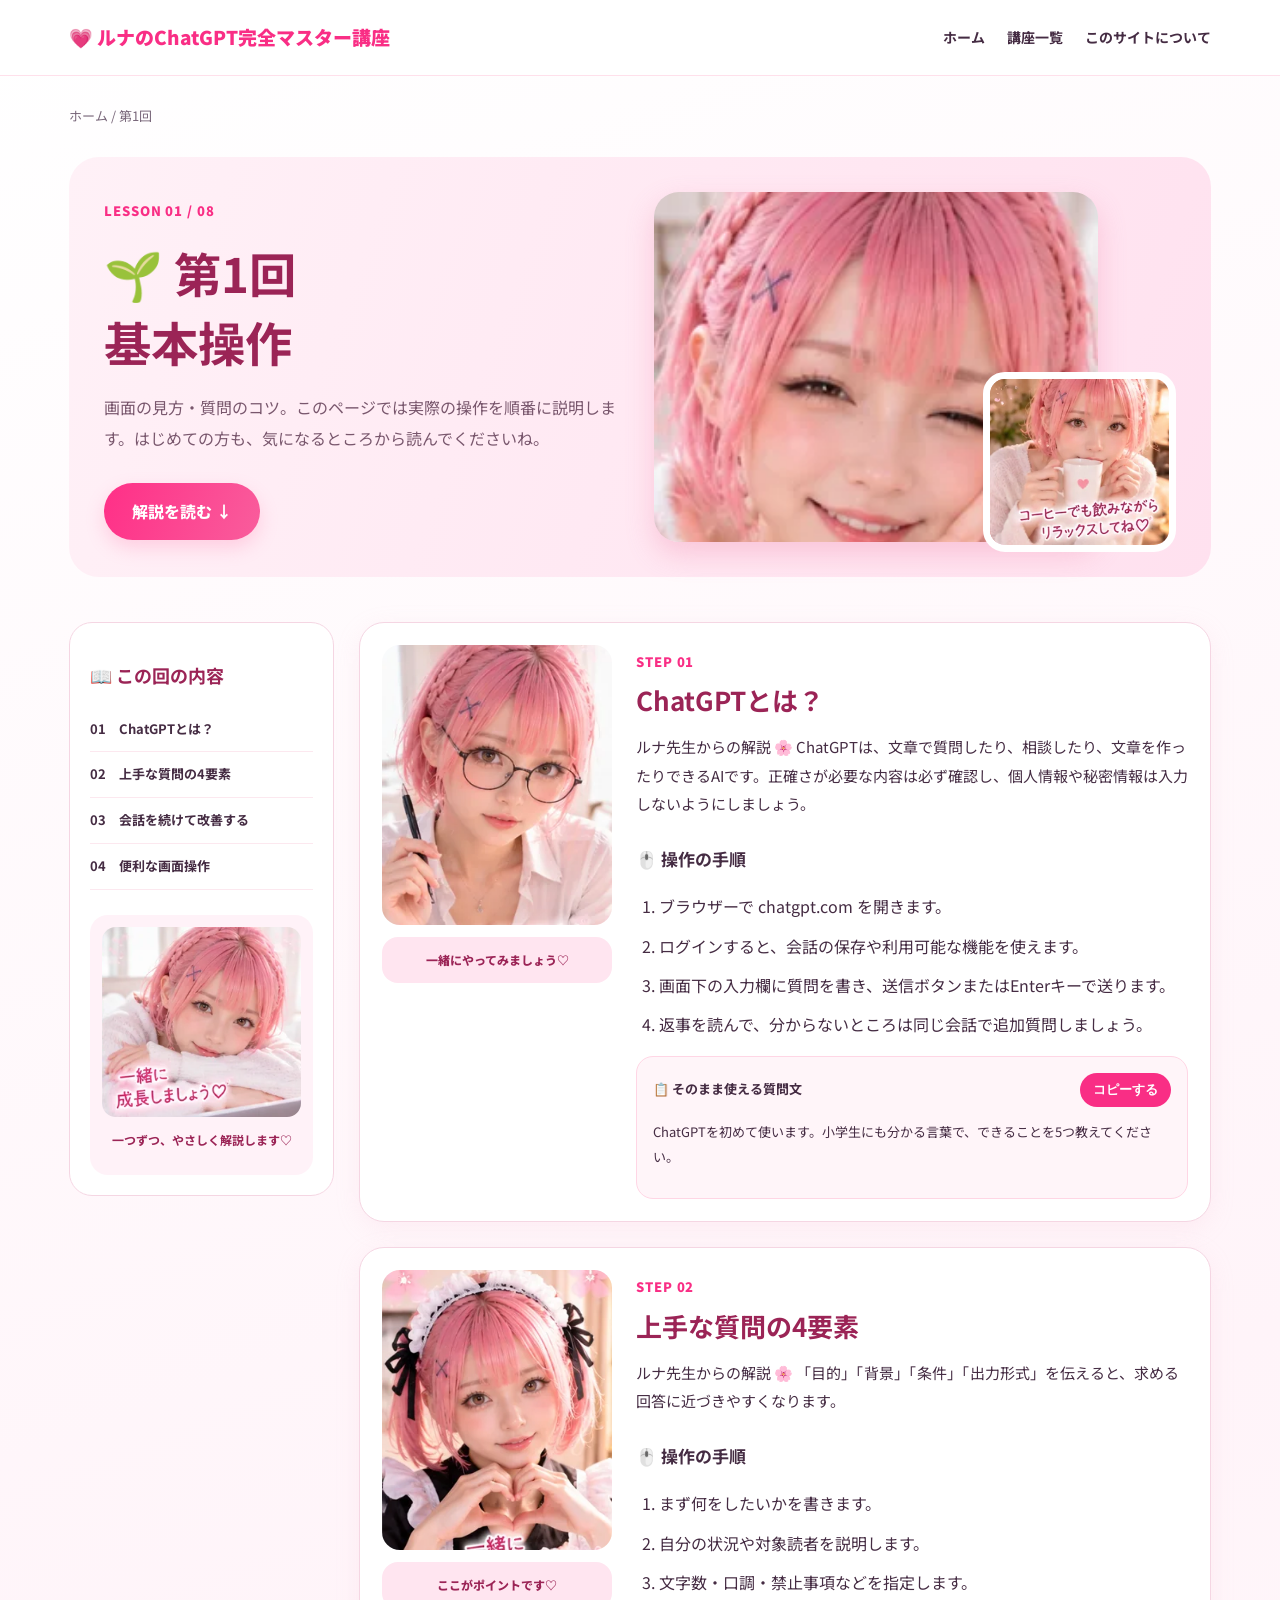
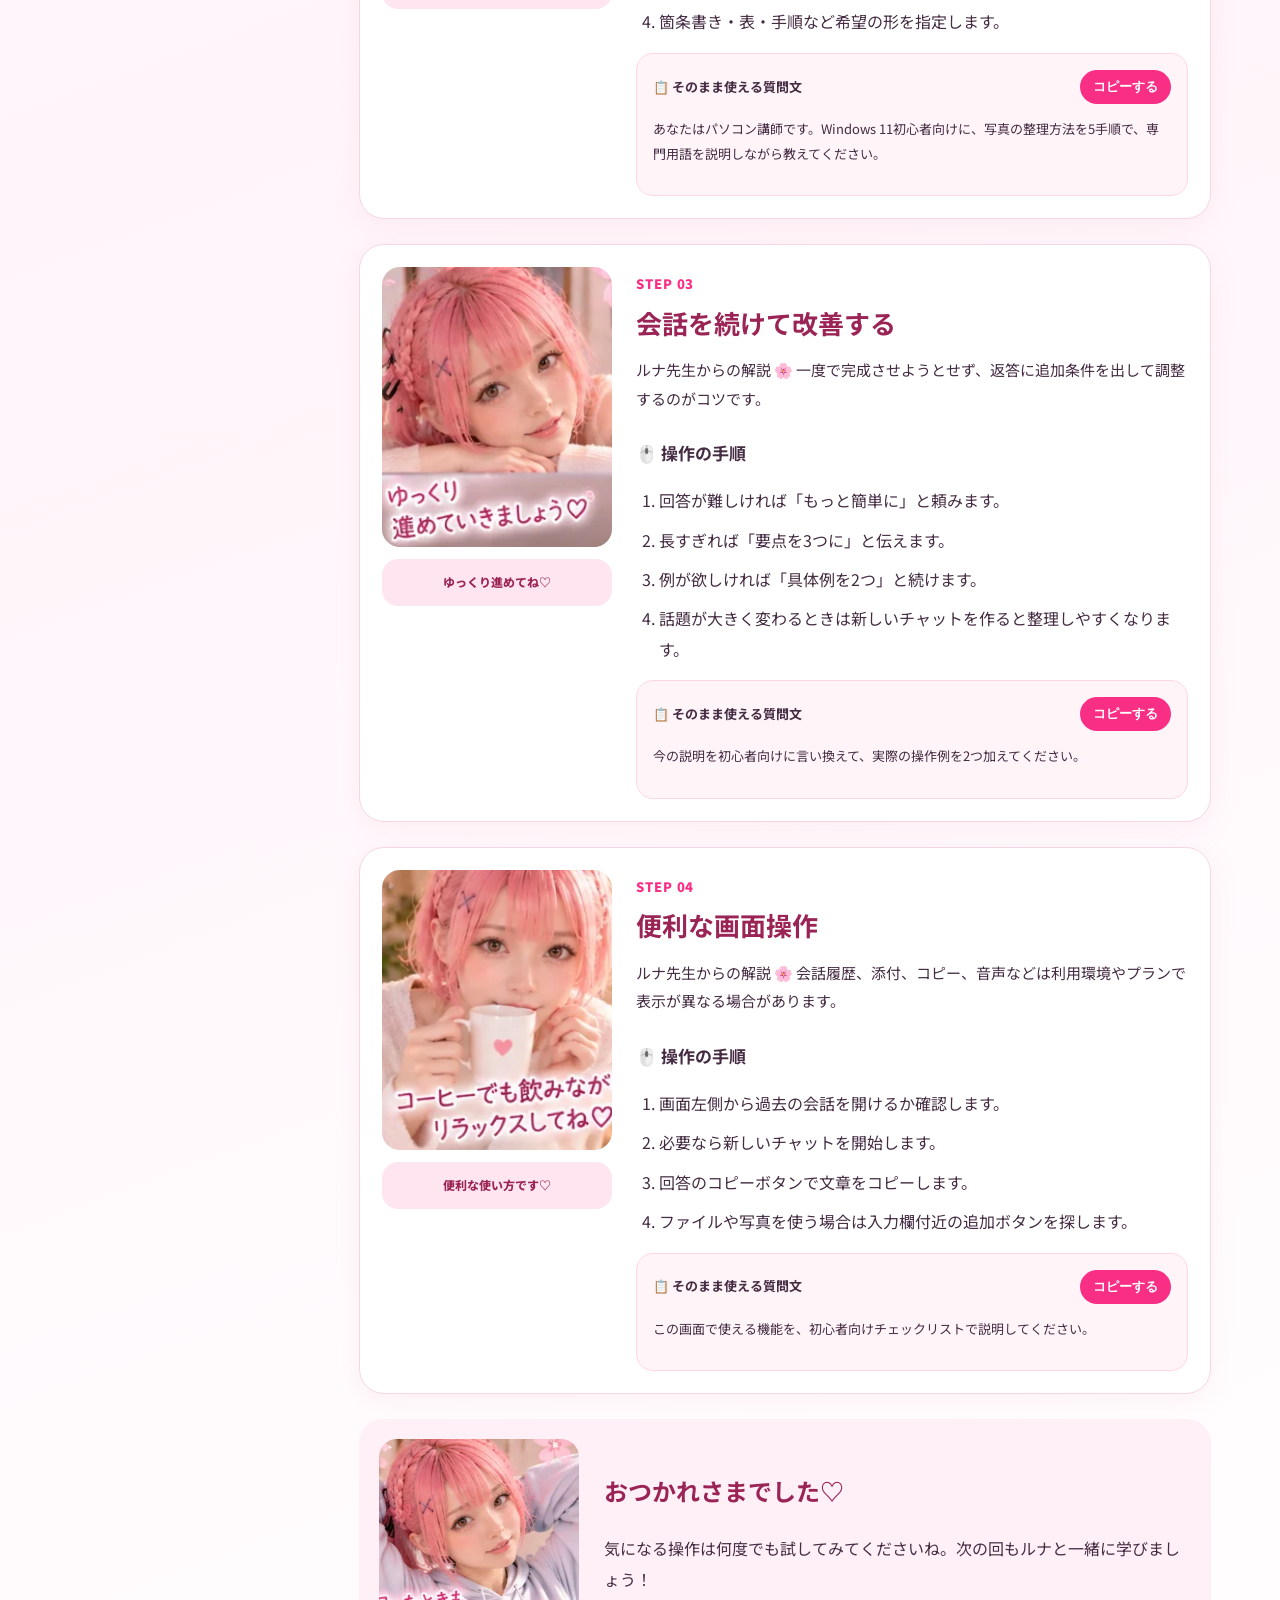
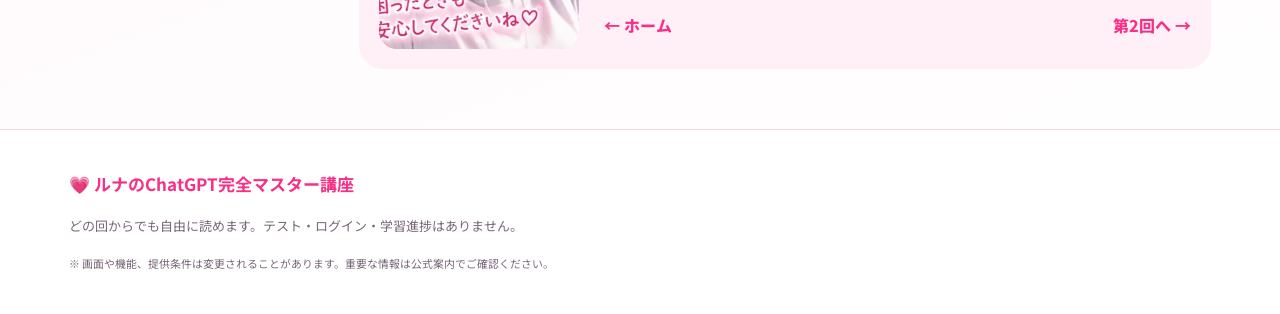
==== lesson-1.html @ ae3cae3a "Add files via upload" ====
<!doctype html><html lang="ja"><head><meta charset="utf-8"><meta name="viewport" content="width=device-width, initial-scale=1"><meta name="theme-color" content="#ffedf5"><meta name="description" content="実写ルナ先生と学ぶChatGPTの使い方。初心者から上級者まで全8回の無料解説講座。"><link rel="stylesheet" href="style.css"><title>第1回 基本操作｜ルナのChatGPT完全マスター講座</title></head><body><header class="top"><div class="wrap bar"><a class="brand" href="index.html">💗 ルナのChatGPT完全マスター講座</a><nav><a href="index.html">ホーム</a><a href="index.html#lessons">講座一覧</a><a href="index.html#about">このサイトについて</a></nav></div></header><main class="wrap detail"><div class="breadcrumb"><a href="index.html">ホーム</a> / 第1回</div><section class="lesson-hero"><div><span class="kicker">LESSON 01 / 08</span><h1>🌱 第1回<br>基本操作</h1><p>画面の見方・質問のコツ。このページでは実際の操作を順番に説明します。はじめての方も、気になるところから読んでくださいね。</p><a class="primary" href="#part-1">解説を読む ↓</a></div><div class="lesson-photo"><img class="" src="luna-01.webp" alt="第1回のルナ先生" loading="lazy"><img class="mini-face" src="luna-05.webp" alt="別の表情のルナ先生" loading="lazy"></div></section><div class="lesson-layout"><aside class="toc"><h2>📖 この回の内容</h2><a href="#part-1">01　ChatGPTとは？</a><a href="#part-2">02　上手な質問の4要素</a><a href="#part-3">03　会話を続けて改善する</a><a href="#part-4">04　便利な画面操作</a><div class="toc-luna"><img class="" src="luna-08.webp" alt="実写ルナ先生" loading="lazy"><p>一つずつ、やさしく解説します♡</p></div></aside><div class="topic-list"><section class="topic" id="part-1"><div class="topic-photo"><img class="" src="luna-02.webp" alt="基本操作を解説するルナ先生" loading="lazy"><div class="bubble">一緒にやってみましょう♡</div></div><div class="topic-body"><span class="kicker">STEP 01</span><h2>ChatGPTとは？</h2><p class="explain">ルナ先生からの解説 🌸 ChatGPTは、文章で質問したり、相談したり、文章を作ったりできるAIです。正確さが必要な内容は必ず確認し、個人情報や秘密情報は入力しないようにしましょう。</p><h3>🖱️ 操作の手順</h3><ol><li>ブラウザーで chatgpt.com を開きます。</li><li>ログインすると、会話の保存や利用可能な機能を使えます。</li><li>画面下の入力欄に質問を書き、送信ボタンまたはEnterキーで送ります。</li><li>返事を読んで、分からないところは同じ会話で追加質問しましょう。</li></ol><div class="prompt"><div class="prompt-top"><strong>📋 そのまま使える質問文</strong><button class="copy" data-copy="ChatGPTを初めて使います。小学生にも分かる言葉で、できることを5つ教えてください。">コピーする</button></div><p>ChatGPTを初めて使います。小学生にも分かる言葉で、できることを5つ教えてください。</p></div></div></section><section class="topic" id="part-2"><div class="topic-photo"><img class="" src="luna-03.webp" alt="基本操作を解説するルナ先生" loading="lazy"><div class="bubble">ここがポイントです♡</div></div><div class="topic-body"><span class="kicker">STEP 02</span><h2>上手な質問の4要素</h2><p class="explain">ルナ先生からの解説 🌸 「目的」「背景」「条件」「出力形式」を伝えると、求める回答に近づきやすくなります。</p><h3>🖱️ 操作の手順</h3><ol><li>まず何をしたいかを書きます。</li><li>自分の状況や対象読者を説明します。</li><li>文字数・口調・禁止事項などを指定します。</li><li>箇条書き・表・手順など希望の形を指定します。</li></ol><div class="prompt"><div class="prompt-top"><strong>📋 そのまま使える質問文</strong><button class="copy" data-copy="あなたはパソコン講師です。Windows 11初心者向けに、写真の整理方法を5手順で、専門用語を説明しながら教えてください。">コピーする</button></div><p>あなたはパソコン講師です。Windows 11初心者向けに、写真の整理方法を5手順で、専門用語を説明しながら教えてください。</p></div></div></section><section class="topic" id="part-3"><div class="topic-photo"><img class="" src="luna-04.webp" alt="基本操作を解説するルナ先生" loading="lazy"><div class="bubble">ゆっくり進めてね♡</div></div><div class="topic-body"><span class="kicker">STEP 03</span><h2>会話を続けて改善する</h2><p class="explain">ルナ先生からの解説 🌸 一度で完成させようとせず、返答に追加条件を出して調整するのがコツです。</p><h3>🖱️ 操作の手順</h3><ol><li>回答が難しければ「もっと簡単に」と頼みます。</li><li>長すぎれば「要点を3つに」と伝えます。</li><li>例が欲しければ「具体例を2つ」と続けます。</li><li>話題が大きく変わるときは新しいチャットを作ると整理しやすくなります。</li></ol><div class="prompt"><div class="prompt-top"><strong>📋 そのまま使える質問文</strong><button class="copy" data-copy="今の説明を初心者向けに言い換えて、実際の操作例を2つ加えてください。">コピーする</button></div><p>今の説明を初心者向けに言い換えて、実際の操作例を2つ加えてください。</p></div></div></section><section class="topic" id="part-4"><div class="topic-photo"><img class="" src="luna-05.webp" alt="基本操作を解説するルナ先生" loading="lazy"><div class="bubble">便利な使い方です♡</div></div><div class="topic-body"><span class="kicker">STEP 04</span><h2>便利な画面操作</h2><p class="explain">ルナ先生からの解説 🌸 会話履歴、添付、コピー、音声などは利用環境やプランで表示が異なる場合があります。</p><h3>🖱️ 操作の手順</h3><ol><li>画面左側から過去の会話を開けるか確認します。</li><li>必要なら新しいチャットを開始します。</li><li>回答のコピーボタンで文章をコピーします。</li><li>ファイルや写真を使う場合は入力欄付近の追加ボタンを探します。</li></ol><div class="prompt"><div class="prompt-top"><strong>📋 そのまま使える質問文</strong><button class="copy" data-copy="この画面で使える機能を、初心者向けチェックリストで説明してください。">コピーする</button></div><p>この画面で使える機能を、初心者向けチェックリストで説明してください。</p></div></div></section><div class="end-lesson"><img class="" src="luna-09.webp" alt="実写ルナ先生" loading="lazy"><div><h2>おつかれさまでした♡</h2><p>気になる操作は何度でも試してみてくださいね。次の回もルナと一緒に学びましょう！</p><div class="page-links"><a href="index.html">← ホーム</a><a href="lesson-2.html">第2回へ →</a></div></div></div></div></div></main><footer><div class="wrap"><strong>💗 ルナのChatGPT完全マスター講座</strong><p>どの回からでも自由に読めます。テスト・ログイン・学習進捗はありません。</p><small>※ 画面や機能、提供条件は変更されることがあります。重要な情報は公式案内でご確認ください。</small></div></footer><script src="app.js"></script></body></html>
---- style.css ----
@import url('https://fonts.googleapis.com/css2?family=Noto+Sans+JP:wght@400;500;600;700;800;900&display=swap');
:root{--pink:#f92e85;--deep:#9b2456;--ink:#452c43;--muted:#79677a;--line:#f5d6e3;--pale:#fff2f8}*{box-sizing:border-box}html{scroll-behavior:smooth}body{margin:0;background:linear-gradient(160deg,#fff 0%,#fff4f9 45%,#fff 100%);color:var(--ink);font-family:'Noto Sans JP',sans-serif;line-height:1.9}a{color:inherit;text-decoration:none}img{display:block;object-fit:cover}.wrap{max-width:1190px;margin:auto;padding:0 24px}.top{position:sticky;top:0;z-index:30;background:#ffffffef;backdrop-filter:blur(12px);border-bottom:1px solid #ffe0eb}.bar{min-height:75px;display:flex;align-items:center;justify-content:space-between;gap:20px}.brand{font-size:19px;font-weight:900;color:var(--pink)}nav{display:flex;gap:22px;font-size:14px;font-weight:700}nav a:hover,.toc a:hover{color:var(--pink)}.kicker{font-size:13px;color:var(--pink);font-weight:900;letter-spacing:.07em}.hero{display:grid;grid-template-columns:46% 54%;align-items:center;gap:16px;min-height:580px;padding-top:35px;padding-bottom:35px}.hero h1{font-size:clamp(38px,4.3vw,66px);line-height:1.3;letter-spacing:-.05em;margin:18px 0;color:#4a2543}.hero h1 em{font-style:normal;color:var(--pink)}.hero-copy>p{font-size:17px}.primary{display:inline-block;background:linear-gradient(110deg,#ff2f87,#f95d9c);color:#fff;font-weight:800;border-radius:100px;padding:13px 28px;margin-top:14px;box-shadow:0 8px 18px #ff85b34d}.primary:hover{filter:brightness(1.06)}.pills{display:flex;flex-wrap:wrap;gap:9px;margin-top:24px}.pills span{background:#fff;border:1px solid var(--line);border-radius:30px;padding:5px 12px;font-size:12px;font-weight:700}.hero-photos{display:grid;grid-template-columns:1.6fr 1fr;gap:10px;height:510px}.hero-main{width:100%;height:100%;border-radius:28px;object-position:center top;box-shadow:0 16px 40px #ec6ca041}.hero-side{display:grid;grid-template-rows:repeat(3,1fr);gap:10px;min-height:0}.hero-side img{height:100%;width:100%;min-height:0;border-radius:20px}.welcome{display:grid;grid-template-columns:250px 1fr;align-items:center;gap:38px;background:#fff;border:1px solid var(--line);padding:25px;border-radius:26px;box-shadow:0 10px 30px #fbb6d027;margin:36px 0 80px}.welcome-img img{width:100%;height:235px;border-radius:20px;object-position:center 20%}.welcome h2,.catalog h2,.last h2{color:var(--deep);font-size:clamp(24px,3vw,36px);line-height:1.5}.welcome p{color:var(--muted)}.catalog{text-align:center;scroll-margin-top:100px}.catalog>p{color:var(--muted)}.cards{display:grid;grid-template-columns:repeat(4,1fr);gap:20px;text-align:left;margin-top:30px}.lesson-card{display:block;background:#fff;border:1px solid var(--line);border-radius:22px;overflow:hidden;box-shadow:0 7px 22px #ec9aba22;transition:transform .2s}.lesson-card:hover{transform:translateY(-5px)}.lesson-card>img{width:100%;height:230px;object-position:center 30%}.card-body{padding:18px}.lesson-num{color:var(--pink);font-weight:900;font-size:13px}.card-body h3{font-size:19px;margin:5px 0}.card-body p{color:var(--muted);font-size:13px;margin:5px 0 13px}.card-link{color:var(--pink);font-weight:900;font-size:13px}.last{display:grid;grid-template-columns:280px 1fr;align-items:center;gap:36px;margin:90px 0;background:#fff0f7;border-radius:28px;padding:25px 45px}.last-face{width:100%;height:255px;border-radius:24px}.last p{color:var(--muted)}footer{background:#fff;border-top:1px solid var(--line);padding:38px 0;margin-top:60px;color:var(--muted);font-size:13px}footer strong{color:var(--pink);font-size:17px}.breadcrumb{font-size:13px;color:var(--muted);margin:28px 0}.lesson-hero{display:grid;grid-template-columns:1fr 1fr;align-items:center;gap:28px;background:linear-gradient(110deg,#fff1f7,#ffe1ef);padding:35px;border-radius:30px;min-height:410px}.lesson-hero h1{font-size:clamp(30px,3.7vw,52px);line-height:1.45;color:var(--deep);margin:15px 0}.lesson-hero p{color:#79576d}.lesson-photo{position:relative;height:350px}.lesson-photo>img:first-child{width:85%;height:100%;border-radius:25px;object-position:center 25%;box-shadow:0 12px 28px #ed78a04d}.lesson-photo .mini-face{position:absolute;right:0;bottom:-10px;width:37%;height:180px;border-radius:22px;border:7px solid #fff}.lesson-layout{display:grid;grid-template-columns:265px minmax(0,1fr);gap:25px;margin-top:45px;align-items:start}.toc{position:sticky;top:95px;background:#fff;border:1px solid var(--line);padding:20px;border-radius:23px}.toc h2{font-size:18px;color:var(--deep)}.toc>a{display:block;padding:10px 0;border-bottom:1px solid #fce8ef;font-size:13px;font-weight:700}.toc-luna{margin-top:25px;text-align:center;background:var(--pale);padding:12px;border-radius:18px}.toc-luna img{width:100%;height:190px;border-radius:14px}.toc-luna p{font-size:12px;color:var(--deep);font-weight:700}.topic-list{display:grid;gap:25px}.topic{display:grid;grid-template-columns:230px minmax(0,1fr);gap:24px;align-items:start;background:#fff;border:1px solid var(--line);border-radius:25px;padding:22px;scroll-margin-top:95px;box-shadow:0 6px 24px #efb4cb26}.topic-photo img{width:100%;height:280px;border-radius:18px;object-position:center 20%}.bubble{background:#ffe5f0;border-radius:16px;padding:12px;text-align:center;font-size:12px;font-weight:800;color:var(--deep);margin-top:12px}.topic-body h2{color:var(--deep);font-size:26px;line-height:1.4;margin:7px 0 15px}.topic-body h3{font-size:17px;margin:24px 0 8px}.topic-body ol{padding-left:23px}.topic-body li{margin:9px 0}.explain{font-size:15px}.prompt{background:#fff5f9;border:1px solid #ffd6e5;padding:16px;border-radius:17px;overflow-wrap:anywhere}.prompt-top{display:flex;justify-content:space-between;align-items:center;gap:10px}.prompt-top strong{font-size:13px}.prompt p{white-space:pre-wrap;font-size:13px}.copy{border:0;border-radius:20px;background:var(--pink);color:#fff;padding:8px 13px;cursor:pointer;font-weight:800;white-space:nowrap}.end-lesson{display:grid;grid-template-columns:200px 1fr;gap:25px;align-items:center;background:#fff0f7;border-radius:24px;padding:20px}.end-lesson img{width:100%;height:210px;border-radius:18px}.end-lesson h2{color:var(--deep)}.page-links{display:flex;justify-content:space-between;gap:15px;flex-wrap:wrap}.page-links a{color:var(--pink);font-weight:800}@media(max-width:950px){.cards{grid-template-columns:repeat(2,1fr)}.lesson-layout{grid-template-columns:1fr}.toc{position:static}.toc-luna{display:none}.hero{grid-template-columns:1fr}.hero-photos{height:420px}.topic{grid-template-columns:200px 1fr}}@media(max-width:620px){.wrap{padding-left:15px;padding-right:15px}.bar{display:block;padding-top:10px;padding-bottom:10px}.brand{font-size:15px}nav{font-size:11px;gap:13px;flex-wrap:wrap}.hero{padding-top:25px}.hero h1{font-size:39px}.hero-photos{height:330px}.cards{gap:12px}.lesson-card>img{height:165px}.card-body{padding:12px}.card-body h3{font-size:15px}.welcome,.last{grid-template-columns:1fr;padding:18px;gap:15px}.welcome-img img{height:240px}.last-face{height:230px}.lesson-hero{grid-template-columns:1fr;padding:20px}.lesson-photo{height:300px}.topic{grid-template-columns:1fr;padding:16px}.topic-photo img{height:300px}.topic-body h2{font-size:23px}.end-lesson{grid-template-columns:1fr}.end-lesson img{height:230px}}
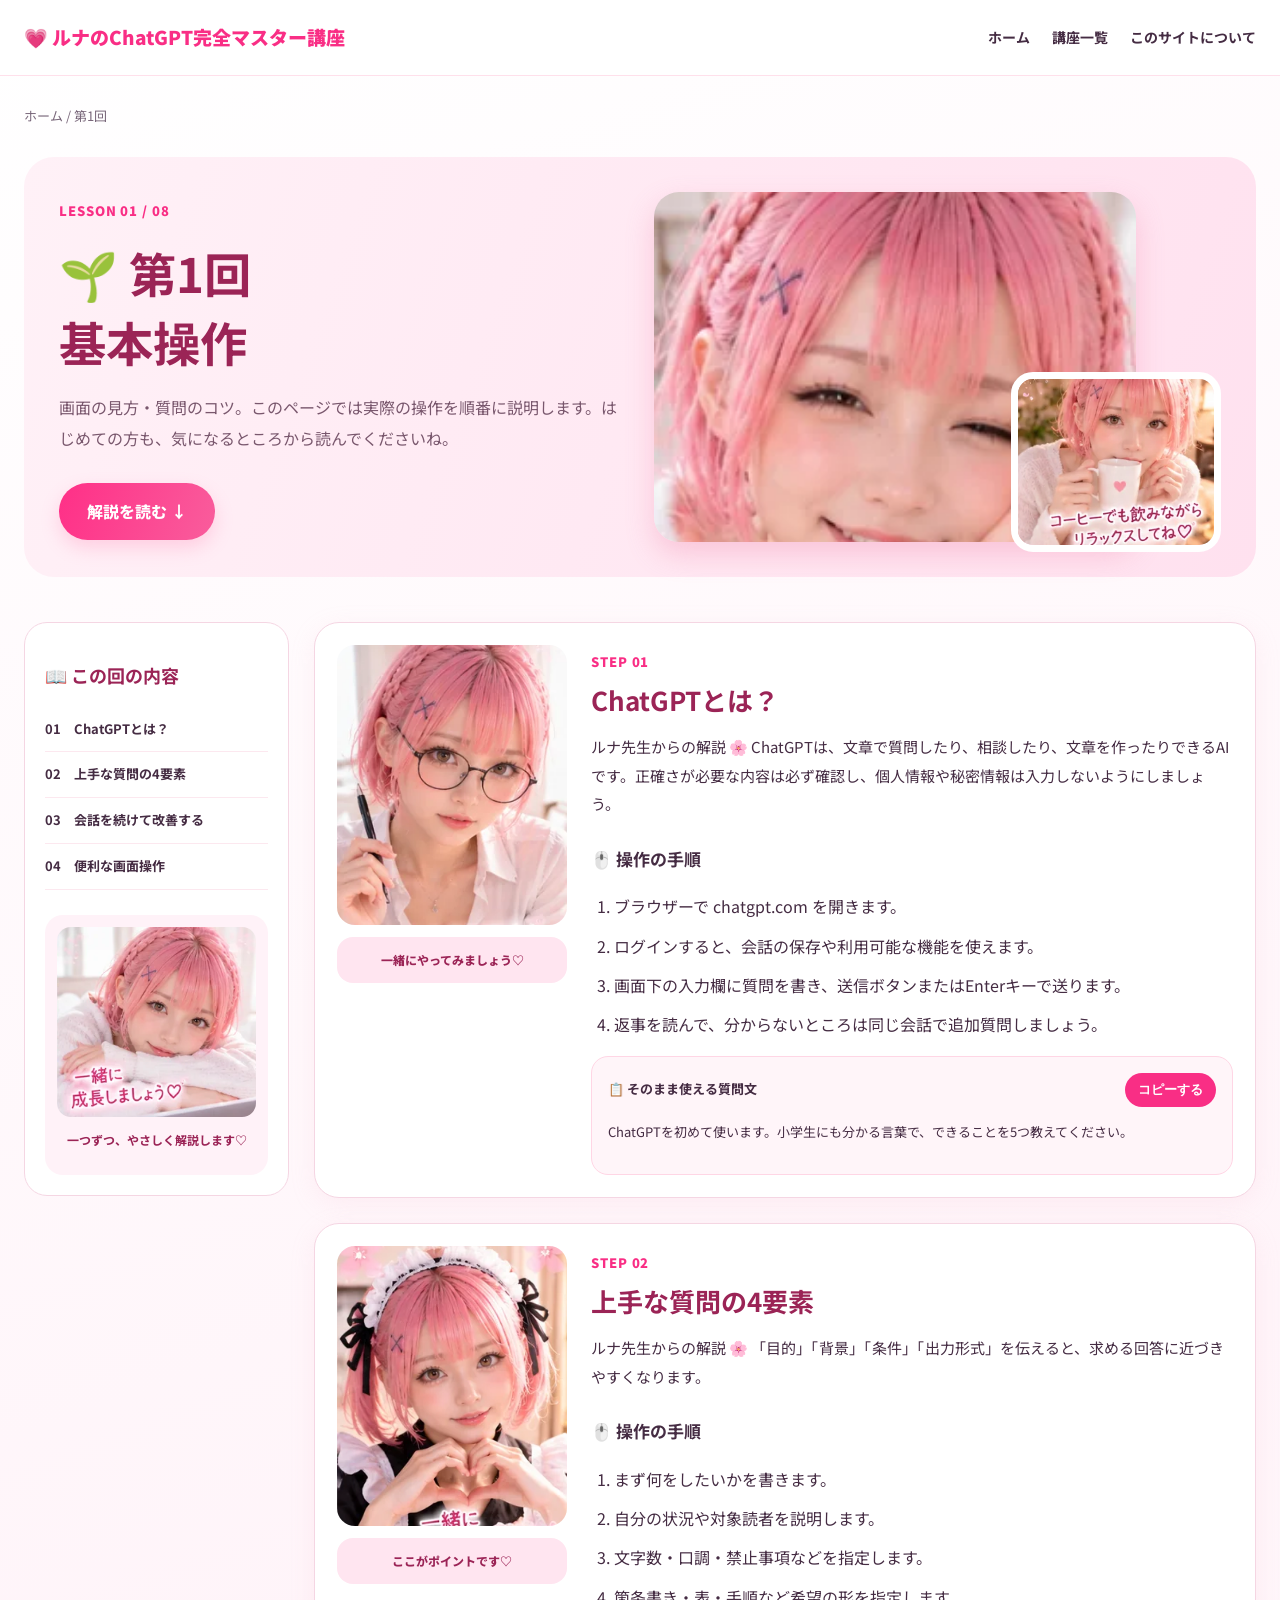
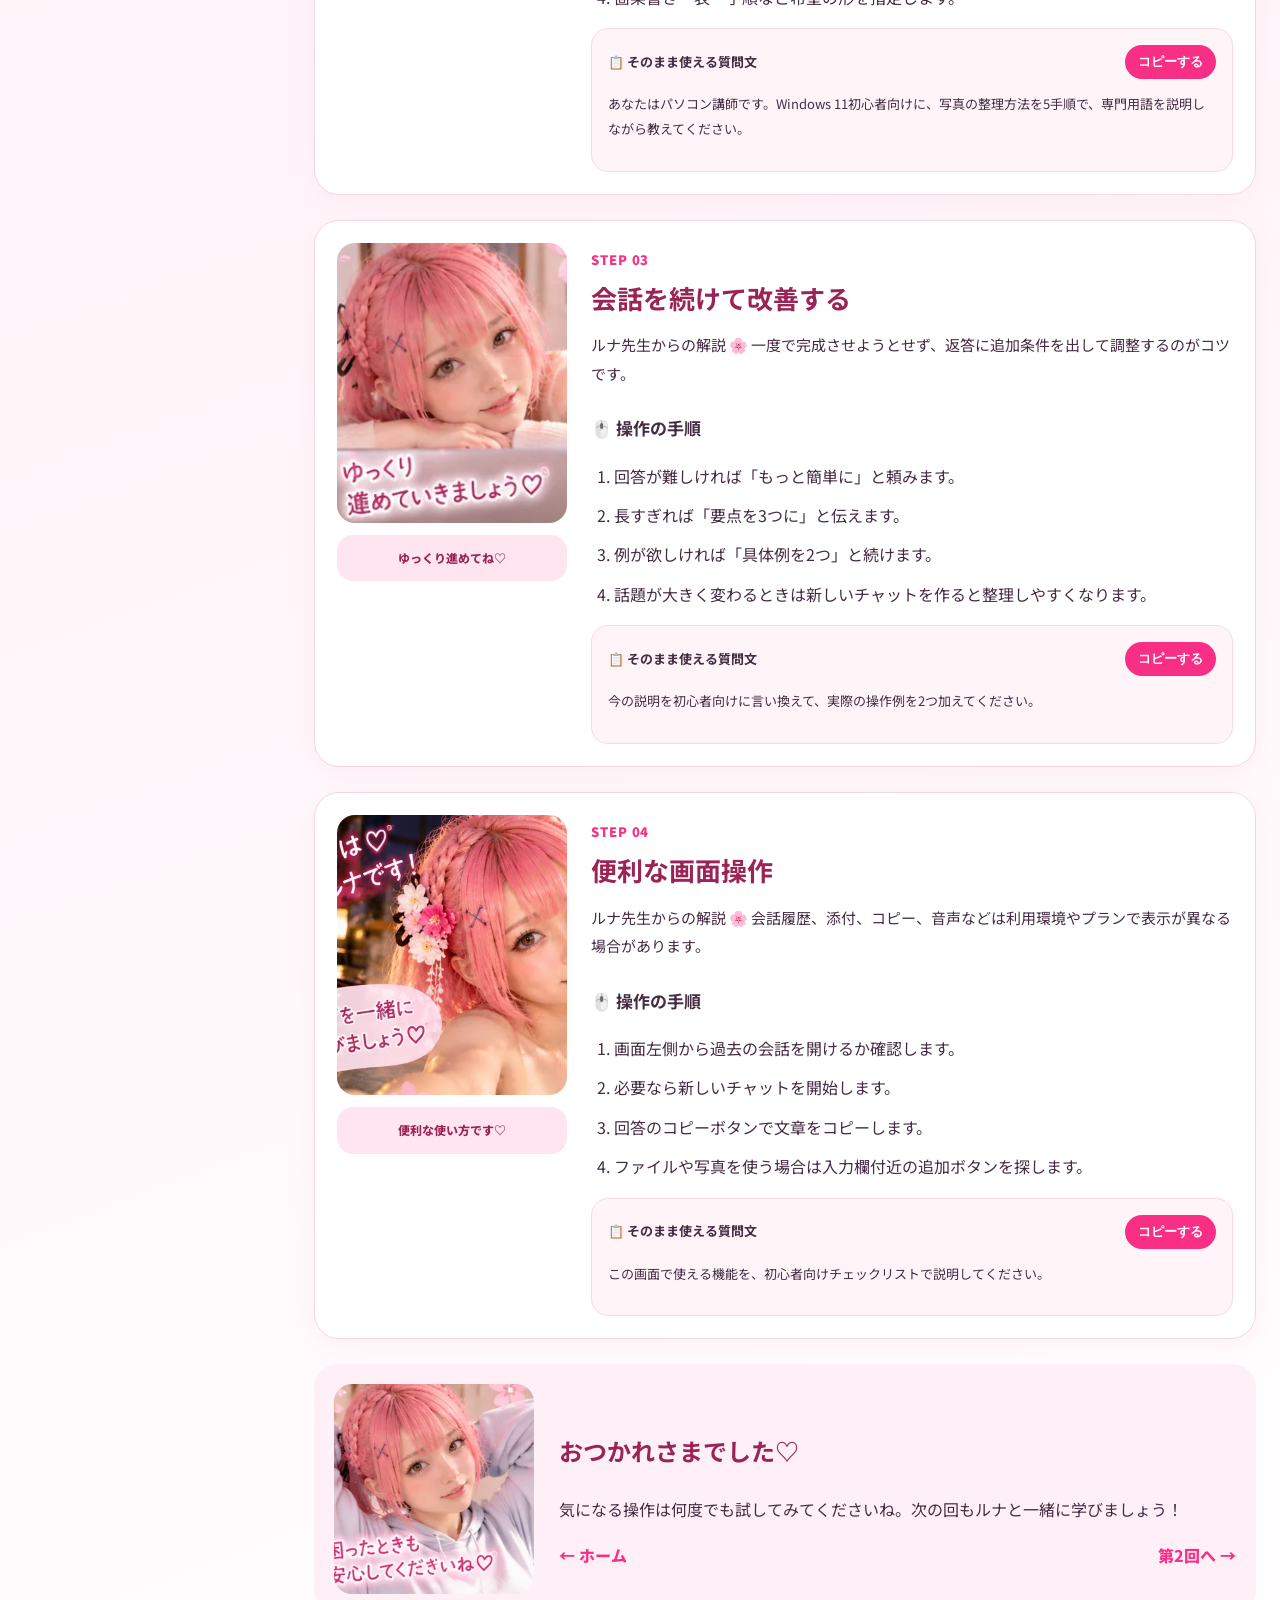
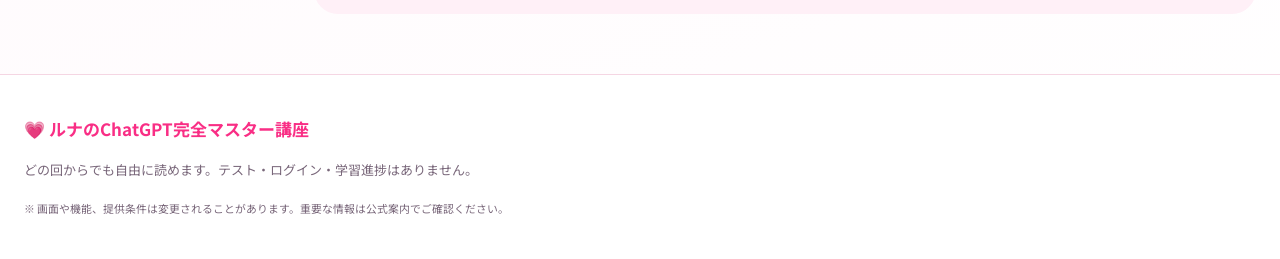
==== commit 66e87c67: "Add files via upload" ====
--- a/lesson-1.html
+++ b/lesson-1.html
@@ -1 +1,2 @@
-<!doctype html><html lang="ja"><head><meta charset="utf-8"><meta name="viewport" content="width=device-width, initial-scale=1"><meta name="theme-color" content="#ffedf5"><meta name="description" content="実写ルナ先生と学ぶChatGPTの使い方。初心者から上級者まで全8回の無料解説講座。"><link rel="stylesheet" href="style.css"><title>第1回 基本操作｜ルナのChatGPT完全マスター講座</title></head><body><header class="top"><div class="wrap bar"><a class="brand" href="index.html">💗 ルナのChatGPT完全マスター講座</a><nav><a href="index.html">ホーム</a><a href="index.html#lessons">講座一覧</a><a href="index.html#about">このサイトについて</a></nav></div></header><main class="wrap detail"><div class="breadcrumb"><a href="index.html">ホーム</a> / 第1回</div><section class="lesson-hero"><div><span class="kicker">LESSON 01 / 08</span><h1>🌱 第1回<br>基本操作</h1><p>画面の見方・質問のコツ。このページでは実際の操作を順番に説明します。はじめての方も、気になるところから読んでくださいね。</p><a class="primary" href="#part-1">解説を読む ↓</a></div><div class="lesson-photo"><img class="" src="luna-01.webp" alt="第1回のルナ先生" loading="lazy"><img class="mini-face" src="luna-05.webp" alt="別の表情のルナ先生" loading="lazy"></div></section><div class="lesson-layout"><aside class="toc"><h2>📖 この回の内容</h2><a href="#part-1">01　ChatGPTとは？</a><a href="#part-2">02　上手な質問の4要素</a><a href="#part-3">03　会話を続けて改善する</a><a href="#part-4">04　便利な画面操作</a><div class="toc-luna"><img class="" src="luna-08.webp" alt="実写ルナ先生" loading="lazy"><p>一つずつ、やさしく解説します♡</p></div></aside><div class="topic-list"><section class="topic" id="part-1"><div class="topic-photo"><img class="" src="luna-02.webp" alt="基本操作を解説するルナ先生" loading="lazy"><div class="bubble">一緒にやってみましょう♡</div></div><div class="topic-body"><span class="kicker">STEP 01</span><h2>ChatGPTとは？</h2><p class="explain">ルナ先生からの解説 🌸 ChatGPTは、文章で質問したり、相談したり、文章を作ったりできるAIです。正確さが必要な内容は必ず確認し、個人情報や秘密情報は入力しないようにしましょう。</p><h3>🖱️ 操作の手順</h3><ol><li>ブラウザーで chatgpt.com を開きます。</li><li>ログインすると、会話の保存や利用可能な機能を使えます。</li><li>画面下の入力欄に質問を書き、送信ボタンまたはEnterキーで送ります。</li><li>返事を読んで、分からないところは同じ会話で追加質問しましょう。</li></ol><div class="prompt"><div class="prompt-top"><strong>📋 そのまま使える質問文</strong><button class="copy" data-copy="ChatGPTを初めて使います。小学生にも分かる言葉で、できることを5つ教えてください。">コピーする</button></div><p>ChatGPTを初めて使います。小学生にも分かる言葉で、できることを5つ教えてください。</p></div></div></section><section class="topic" id="part-2"><div class="topic-photo"><img class="" src="luna-03.webp" alt="基本操作を解説するルナ先生" loading="lazy"><div class="bubble">ここがポイントです♡</div></div><div class="topic-body"><span class="kicker">STEP 02</span><h2>上手な質問の4要素</h2><p class="explain">ルナ先生からの解説 🌸 「目的」「背景」「条件」「出力形式」を伝えると、求める回答に近づきやすくなります。</p><h3>🖱️ 操作の手順</h3><ol><li>まず何をしたいかを書きます。</li><li>自分の状況や対象読者を説明します。</li><li>文字数・口調・禁止事項などを指定します。</li><li>箇条書き・表・手順など希望の形を指定します。</li></ol><div class="prompt"><div class="prompt-top"><strong>📋 そのまま使える質問文</strong><button class="copy" data-copy="あなたはパソコン講師です。Windows 11初心者向けに、写真の整理方法を5手順で、専門用語を説明しながら教えてください。">コピーする</button></div><p>あなたはパソコン講師です。Windows 11初心者向けに、写真の整理方法を5手順で、専門用語を説明しながら教えてください。</p></div></div></section><section class="topic" id="part-3"><div class="topic-photo"><img class="" src="luna-04.webp" alt="基本操作を解説するルナ先生" loading="lazy"><div class="bubble">ゆっくり進めてね♡</div></div><div class="topic-body"><span class="kicker">STEP 03</span><h2>会話を続けて改善する</h2><p class="explain">ルナ先生からの解説 🌸 一度で完成させようとせず、返答に追加条件を出して調整するのがコツです。</p><h3>🖱️ 操作の手順</h3><ol><li>回答が難しければ「もっと簡単に」と頼みます。</li><li>長すぎれば「要点を3つに」と伝えます。</li><li>例が欲しければ「具体例を2つ」と続けます。</li><li>話題が大きく変わるときは新しいチャットを作ると整理しやすくなります。</li></ol><div class="prompt"><div class="prompt-top"><strong>📋 そのまま使える質問文</strong><button class="copy" data-copy="今の説明を初心者向けに言い換えて、実際の操作例を2つ加えてください。">コピーする</button></div><p>今の説明を初心者向けに言い換えて、実際の操作例を2つ加えてください。</p></div></div></section><section class="topic" id="part-4"><div class="topic-photo"><img class="" src="luna-05.webp" alt="基本操作を解説するルナ先生" loading="lazy"><div class="bubble">便利な使い方です♡</div></div><div class="topic-body"><span class="kicker">STEP 04</span><h2>便利な画面操作</h2><p class="explain">ルナ先生からの解説 🌸 会話履歴、添付、コピー、音声などは利用環境やプランで表示が異なる場合があります。</p><h3>🖱️ 操作の手順</h3><ol><li>画面左側から過去の会話を開けるか確認します。</li><li>必要なら新しいチャットを開始します。</li><li>回答のコピーボタンで文章をコピーします。</li><li>ファイルや写真を使う場合は入力欄付近の追加ボタンを探します。</li></ol><div class="prompt"><div class="prompt-top"><strong>📋 そのまま使える質問文</strong><button class="copy" data-copy="この画面で使える機能を、初心者向けチェックリストで説明してください。">コピーする</button></div><p>この画面で使える機能を、初心者向けチェックリストで説明してください。</p></div></div></section><div class="end-lesson"><img class="" src="luna-09.webp" alt="実写ルナ先生" loading="lazy"><div><h2>おつかれさまでした♡</h2><p>気になる操作は何度でも試してみてくださいね。次の回もルナと一緒に学びましょう！</p><div class="page-links"><a href="index.html">← ホーム</a><a href="lesson-2.html">第2回へ →</a></div></div></div></div></div></main><footer><div class="wrap"><strong>💗 ルナのChatGPT完全マスター講座</strong><p>どの回からでも自由に読めます。テスト・ログイン・学習進捗はありません。</p><small>※ 画面や機能、提供条件は変更されることがあります。重要な情報は公式案内でご確認ください。</small></div></footer><script src="app.js"></script></body></html>+<!DOCTYPE html>
+<html lang="ja"><head><meta charset="utf-8"/><meta content="width=device-width, initial-scale=1" name="viewport"/><meta content="#ffedf5" name="theme-color"/><meta content="実写ルナ先生と学ぶChatGPTの使い方。初心者から上級者まで全8回の無料解説講座。" name="description"/><link href="style.css" rel="stylesheet"/><title>第1回 基本操作｜ルナのChatGPT完全マスター講座</title></head><body><header class="top"><div class="wrap bar"><a class="brand" href="index.html">💗 ルナのChatGPT完全マスター講座</a><nav><a href="index.html">ホーム</a><a href="index.html#lessons">講座一覧</a><a href="index.html#about">このサイトについて</a></nav></div></header><main class="wrap detail"><div class="breadcrumb"><a href="index.html">ホーム</a> / 第1回</div><section class="lesson-hero"><div><span class="kicker">LESSON 01 / 08</span><h1>🌱 第1回<br/>基本操作</h1><p>画面の見方・質問のコツ。このページでは実際の操作を順番に説明します。はじめての方も、気になるところから読んでくださいね。</p><a class="primary" href="#part-1">解説を読む ↓</a></div><div class="lesson-photo"><img alt="第1回のルナ先生" class="" loading="lazy" src="luna-01.webp"/><img alt="別の表情のルナ先生" class="mini-face" loading="lazy" src="luna-05.webp"/></div></section><div class="lesson-layout"><aside class="toc"><h2>📖 この回の内容</h2><a href="#part-1">01　ChatGPTとは？</a><a href="#part-2">02　上手な質問の4要素</a><a href="#part-3">03　会話を続けて改善する</a><a href="#part-4">04　便利な画面操作</a><div class="toc-luna"><img alt="実写ルナ先生" class="" loading="lazy" src="luna-08.webp"/><p>一つずつ、やさしく解説します♡</p></div></aside><div class="topic-list"><section class="topic" id="part-1"><div class="topic-photo"><img alt="基本操作を解説するルナ先生" class="" loading="lazy" src="luna-02.webp"/><div class="bubble">一緒にやってみましょう♡</div></div><div class="topic-body"><span class="kicker">STEP 01</span><h2>ChatGPTとは？</h2><p class="explain">ルナ先生からの解説 🌸 ChatGPTは、文章で質問したり、相談したり、文章を作ったりできるAIです。正確さが必要な内容は必ず確認し、個人情報や秘密情報は入力しないようにしましょう。</p><h3>🖱️ 操作の手順</h3><ol><li>ブラウザーで chatgpt.com を開きます。</li><li>ログインすると、会話の保存や利用可能な機能を使えます。</li><li>画面下の入力欄に質問を書き、送信ボタンまたはEnterキーで送ります。</li><li>返事を読んで、分からないところは同じ会話で追加質問しましょう。</li></ol><div class="prompt"><div class="prompt-top"><strong>📋 そのまま使える質問文</strong><button class="copy" data-copy="ChatGPTを初めて使います。小学生にも分かる言葉で、できることを5つ教えてください。">コピーする</button></div><p>ChatGPTを初めて使います。小学生にも分かる言葉で、できることを5つ教えてください。</p></div></div></section><section class="topic" id="part-2"><div class="topic-photo"><img alt="基本操作を解説するルナ先生" class="" loading="lazy" src="luna-03.webp"/><div class="bubble">ここがポイントです♡</div></div><div class="topic-body"><span class="kicker">STEP 02</span><h2>上手な質問の4要素</h2><p class="explain">ルナ先生からの解説 🌸 「目的」「背景」「条件」「出力形式」を伝えると、求める回答に近づきやすくなります。</p><h3>🖱️ 操作の手順</h3><ol><li>まず何をしたいかを書きます。</li><li>自分の状況や対象読者を説明します。</li><li>文字数・口調・禁止事項などを指定します。</li><li>箇条書き・表・手順など希望の形を指定します。</li></ol><div class="prompt"><div class="prompt-top"><strong>📋 そのまま使える質問文</strong><button class="copy" data-copy="あなたはパソコン講師です。Windows 11初心者向けに、写真の整理方法を5手順で、専門用語を説明しながら教えてください。">コピーする</button></div><p>あなたはパソコン講師です。Windows 11初心者向けに、写真の整理方法を5手順で、専門用語を説明しながら教えてください。</p></div></div></section><section class="topic" id="part-3"><div class="topic-photo"><img alt="基本操作を解説するルナ先生" class="" loading="lazy" src="luna-04.webp"/><div class="bubble">ゆっくり進めてね♡</div></div><div class="topic-body"><span class="kicker">STEP 03</span><h2>会話を続けて改善する</h2><p class="explain">ルナ先生からの解説 🌸 一度で完成させようとせず、返答に追加条件を出して調整するのがコツです。</p><h3>🖱️ 操作の手順</h3><ol><li>回答が難しければ「もっと簡単に」と頼みます。</li><li>長すぎれば「要点を3つに」と伝えます。</li><li>例が欲しければ「具体例を2つ」と続けます。</li><li>話題が大きく変わるときは新しいチャットを作ると整理しやすくなります。</li></ol><div class="prompt"><div class="prompt-top"><strong>📋 そのまま使える質問文</strong><button class="copy" data-copy="今の説明を初心者向けに言い換えて、実際の操作例を2つ加えてください。">コピーする</button></div><p>今の説明を初心者向けに言い換えて、実際の操作例を2つ加えてください。</p></div></div></section><section class="topic" id="part-4"><div class="topic-photo"><img alt="基本操作を解説するルナ先生" class="" loading="lazy" src="luna-00.webp"/><div class="bubble">便利な使い方です♡</div></div><div class="topic-body"><span class="kicker">STEP 04</span><h2>便利な画面操作</h2><p class="explain">ルナ先生からの解説 🌸 会話履歴、添付、コピー、音声などは利用環境やプランで表示が異なる場合があります。</p><h3>🖱️ 操作の手順</h3><ol><li>画面左側から過去の会話を開けるか確認します。</li><li>必要なら新しいチャットを開始します。</li><li>回答のコピーボタンで文章をコピーします。</li><li>ファイルや写真を使う場合は入力欄付近の追加ボタンを探します。</li></ol><div class="prompt"><div class="prompt-top"><strong>📋 そのまま使える質問文</strong><button class="copy" data-copy="この画面で使える機能を、初心者向けチェックリストで説明してください。">コピーする</button></div><p>この画面で使える機能を、初心者向けチェックリストで説明してください。</p></div></div></section><div class="end-lesson"><img alt="実写ルナ先生" class="" loading="lazy" src="luna-09.webp"/><div><h2>おつかれさまでした♡</h2><p>気になる操作は何度でも試してみてくださいね。次の回もルナと一緒に学びましょう！</p><div class="page-links"><a href="index.html">← ホーム</a><a href="lesson-2.html">第2回へ →</a></div></div></div></div></div></main><footer><div class="wrap"><strong>💗 ルナのChatGPT完全マスター講座</strong><p>どの回からでも自由に読めます。テスト・ログイン・学習進捗はありません。</p><small>※ 画面や機能、提供条件は変更されることがあります。重要な情報は公式案内でご確認ください。</small></div></footer><script src="app.js"></script></body></html>
--- a/style.css
+++ b/style.css
@@ -1,2 +1,15 @@
 @import url('https://fonts.googleapis.com/css2?family=Noto+Sans+JP:wght@400;500;600;700;800;900&display=swap');
 :root{--pink:#f92e85;--deep:#9b2456;--ink:#452c43;--muted:#79677a;--line:#f5d6e3;--pale:#fff2f8}*{box-sizing:border-box}html{scroll-behavior:smooth}body{margin:0;background:linear-gradient(160deg,#fff 0%,#fff4f9 45%,#fff 100%);color:var(--ink);font-family:'Noto Sans JP',sans-serif;line-height:1.9}a{color:inherit;text-decoration:none}img{display:block;object-fit:cover}.wrap{max-width:1190px;margin:auto;padding:0 24px}.top{position:sticky;top:0;z-index:30;background:#ffffffef;backdrop-filter:blur(12px);border-bottom:1px solid #ffe0eb}.bar{min-height:75px;display:flex;align-items:center;justify-content:space-between;gap:20px}.brand{font-size:19px;font-weight:900;color:var(--pink)}nav{display:flex;gap:22px;font-size:14px;font-weight:700}nav a:hover,.toc a:hover{color:var(--pink)}.kicker{font-size:13px;color:var(--pink);font-weight:900;letter-spacing:.07em}.hero{display:grid;grid-template-columns:46% 54%;align-items:center;gap:16px;min-height:580px;padding-top:35px;padding-bottom:35px}.hero h1{font-size:clamp(38px,4.3vw,66px);line-height:1.3;letter-spacing:-.05em;margin:18px 0;color:#4a2543}.hero h1 em{font-style:normal;color:var(--pink)}.hero-copy>p{font-size:17px}.primary{display:inline-block;background:linear-gradient(110deg,#ff2f87,#f95d9c);color:#fff;font-weight:800;border-radius:100px;padding:13px 28px;margin-top:14px;box-shadow:0 8px 18px #ff85b34d}.primary:hover{filter:brightness(1.06)}.pills{display:flex;flex-wrap:wrap;gap:9px;margin-top:24px}.pills span{background:#fff;border:1px solid var(--line);border-radius:30px;padding:5px 12px;font-size:12px;font-weight:700}.hero-photos{display:grid;grid-template-columns:1.6fr 1fr;gap:10px;height:510px}.hero-main{width:100%;height:100%;border-radius:28px;object-position:center top;box-shadow:0 16px 40px #ec6ca041}.hero-side{display:grid;grid-template-rows:repeat(3,1fr);gap:10px;min-height:0}.hero-side img{height:100%;width:100%;min-height:0;border-radius:20px}.welcome{display:grid;grid-template-columns:250px 1fr;align-items:center;gap:38px;background:#fff;border:1px solid var(--line);padding:25px;border-radius:26px;box-shadow:0 10px 30px #fbb6d027;margin:36px 0 80px}.welcome-img img{width:100%;height:235px;border-radius:20px;object-position:center 20%}.welcome h2,.catalog h2,.last h2{color:var(--deep);font-size:clamp(24px,3vw,36px);line-height:1.5}.welcome p{color:var(--muted)}.catalog{text-align:center;scroll-margin-top:100px}.catalog>p{color:var(--muted)}.cards{display:grid;grid-template-columns:repeat(4,1fr);gap:20px;text-align:left;margin-top:30px}.lesson-card{display:block;background:#fff;border:1px solid var(--line);border-radius:22px;overflow:hidden;box-shadow:0 7px 22px #ec9aba22;transition:transform .2s}.lesson-card:hover{transform:translateY(-5px)}.lesson-card>img{width:100%;height:230px;object-position:center 30%}.card-body{padding:18px}.lesson-num{color:var(--pink);font-weight:900;font-size:13px}.card-body h3{font-size:19px;margin:5px 0}.card-body p{color:var(--muted);font-size:13px;margin:5px 0 13px}.card-link{color:var(--pink);font-weight:900;font-size:13px}.last{display:grid;grid-template-columns:280px 1fr;align-items:center;gap:36px;margin:90px 0;background:#fff0f7;border-radius:28px;padding:25px 45px}.last-face{width:100%;height:255px;border-radius:24px}.last p{color:var(--muted)}footer{background:#fff;border-top:1px solid var(--line);padding:38px 0;margin-top:60px;color:var(--muted);font-size:13px}footer strong{color:var(--pink);font-size:17px}.breadcrumb{font-size:13px;color:var(--muted);margin:28px 0}.lesson-hero{display:grid;grid-template-columns:1fr 1fr;align-items:center;gap:28px;background:linear-gradient(110deg,#fff1f7,#ffe1ef);padding:35px;border-radius:30px;min-height:410px}.lesson-hero h1{font-size:clamp(30px,3.7vw,52px);line-height:1.45;color:var(--deep);margin:15px 0}.lesson-hero p{color:#79576d}.lesson-photo{position:relative;height:350px}.lesson-photo>img:first-child{width:85%;height:100%;border-radius:25px;object-position:center 25%;box-shadow:0 12px 28px #ed78a04d}.lesson-photo .mini-face{position:absolute;right:0;bottom:-10px;width:37%;height:180px;border-radius:22px;border:7px solid #fff}.lesson-layout{display:grid;grid-template-columns:265px minmax(0,1fr);gap:25px;margin-top:45px;align-items:start}.toc{position:sticky;top:95px;background:#fff;border:1px solid var(--line);padding:20px;border-radius:23px}.toc h2{font-size:18px;color:var(--deep)}.toc>a{display:block;padding:10px 0;border-bottom:1px solid #fce8ef;font-size:13px;font-weight:700}.toc-luna{margin-top:25px;text-align:center;background:var(--pale);padding:12px;border-radius:18px}.toc-luna img{width:100%;height:190px;border-radius:14px}.toc-luna p{font-size:12px;color:var(--deep);font-weight:700}.topic-list{display:grid;gap:25px}.topic{display:grid;grid-template-columns:230px minmax(0,1fr);gap:24px;align-items:start;background:#fff;border:1px solid var(--line);border-radius:25px;padding:22px;scroll-margin-top:95px;box-shadow:0 6px 24px #efb4cb26}.topic-photo img{width:100%;height:280px;border-radius:18px;object-position:center 20%}.bubble{background:#ffe5f0;border-radius:16px;padding:12px;text-align:center;font-size:12px;font-weight:800;color:var(--deep);margin-top:12px}.topic-body h2{color:var(--deep);font-size:26px;line-height:1.4;margin:7px 0 15px}.topic-body h3{font-size:17px;margin:24px 0 8px}.topic-body ol{padding-left:23px}.topic-body li{margin:9px 0}.explain{font-size:15px}.prompt{background:#fff5f9;border:1px solid #ffd6e5;padding:16px;border-radius:17px;overflow-wrap:anywhere}.prompt-top{display:flex;justify-content:space-between;align-items:center;gap:10px}.prompt-top strong{font-size:13px}.prompt p{white-space:pre-wrap;font-size:13px}.copy{border:0;border-radius:20px;background:var(--pink);color:#fff;padding:8px 13px;cursor:pointer;font-weight:800;white-space:nowrap}.end-lesson{display:grid;grid-template-columns:200px 1fr;gap:25px;align-items:center;background:#fff0f7;border-radius:24px;padding:20px}.end-lesson img{width:100%;height:210px;border-radius:18px}.end-lesson h2{color:var(--deep)}.page-links{display:flex;justify-content:space-between;gap:15px;flex-wrap:wrap}.page-links a{color:var(--pink);font-weight:800}@media(max-width:950px){.cards{grid-template-columns:repeat(2,1fr)}.lesson-layout{grid-template-columns:1fr}.toc{position:static}.toc-luna{display:none}.hero{grid-template-columns:1fr}.hero-photos{height:420px}.topic{grid-template-columns:200px 1fr}}@media(max-width:620px){.wrap{padding-left:15px;padding-right:15px}.bar{display:block;padding-top:10px;padding-bottom:10px}.brand{font-size:15px}nav{font-size:11px;gap:13px;flex-wrap:wrap}.hero{padding-top:25px}.hero h1{font-size:39px}.hero-photos{height:330px}.cards{gap:12px}.lesson-card>img{height:165px}.card-body{padding:12px}.card-body h3{font-size:15px}.welcome,.last{grid-template-columns:1fr;padding:18px;gap:15px}.welcome-img img{height:240px}.last-face{height:230px}.lesson-hero{grid-template-columns:1fr;padding:20px}.lesson-photo{height:300px}.topic{grid-template-columns:1fr;padding:16px}.topic-photo img{height:300px}.topic-body h2{font-size:23px}.end-lesson{grid-template-columns:1fr}.end-lesson img{height:230px}}
+
+/* PC / tablet / smartphone responsive enhancements */
+html{scroll-padding-top:105px}body{overflow-x:hidden}img{max-width:100%}button,a{touch-action:manipulation}button:focus-visible,a:focus-visible{outline:3px solid #ff4296;outline-offset:4px}
+@media (min-width:1200px){.wrap{max-width:1280px}.hero{min-height:650px}.hero-photos{height:560px}.lesson-card>img{height:250px}}
+@media (min-width:621px) and (max-width:950px){.hero-photos{height:480px}.lesson-hero{grid-template-columns:1fr 1fr}.lesson-photo{height:330px}.topic-photo img{height:300px}}
+@media (max-width:620px){
+ .wrap{padding-inline:16px}.top{position:sticky;top:0}.bar{display:flex;flex-direction:column;align-items:stretch;gap:6px;min-height:0;padding-block:10px}.brand{font-size:clamp(14px,4vw,19px);line-height:1.5;overflow-wrap:anywhere}nav{display:flex;gap:8px;justify-content:space-between;flex-wrap:wrap;font-size:12px}nav a{padding:7px 9px;background:#fff1f7;border-radius:999px}
+ .hero{display:flex;flex-direction:column-reverse;gap:18px;padding-block:20px 35px;min-height:0}.hero-photos{width:100%;height:min(100vw,440px);grid-template-columns:minmax(0,1.6fr) minmax(0,1fr);gap:7px}.hero-main{border-radius:20px}.hero-side{gap:7px}.hero-side img{border-radius:14px}.hero h1{font-size:clamp(30px,8vw,44px);line-height:1.3;margin:10px 0}.hero-copy>p{font-size:15px}.primary{display:inline-flex;justify-content:center;align-items:center;min-height:48px}.pills{margin-top:15px}
+ .welcome{margin:12px 0 48px}.welcome-img img{height:260px;object-position:center 20%}.catalog h2,.welcome h2,.last h2{font-size:26px}.cards{grid-template-columns:1fr;gap:18px}.lesson-card>img{height:clamp(260px,72vw,380px);object-position:center 25%}.card-body{padding:18px}.card-body h3{font-size:20px}.card-body p,.card-link{font-size:14px}
+ .lesson-hero{grid-template-columns:1fr;padding:18px;gap:16px;border-radius:22px}.lesson-hero h1{font-size:clamp(29px,8vw,40px)}.lesson-photo{height:clamp(300px,85vw,430px)}.lesson-photo>img:first-child{width:85%}.lesson-photo .mini-face{height:46%;max-height:200px}.lesson-layout{margin-top:22px;gap:18px}.toc{padding:16px}.toc>a{padding:12px 0;font-size:14px}.topic-list{gap:18px}.topic{display:flex;flex-direction:column;gap:15px;padding:16px;border-radius:20px}.topic-photo{width:100%}.topic-photo img{height:clamp(310px,90vw,460px);object-position:center 22%}.topic-body{width:100%;min-width:0}.topic-body h2{font-size:24px}.topic-body ol{padding-left:22px}.prompt{padding:12px}.prompt-top{flex-wrap:wrap}.copy{min-height:42px}.end-lesson img{height:260px}.page-links a{display:inline-block;padding:10px 0}.last{margin:50px 0 20px}
+}
+@media(max-width:360px){.hero-photos{height:300px}.hero h1{font-size:30px}nav a{font-size:11px;padding:6px}.lesson-photo{height:280px}.topic-photo img{height:300px}}
+@media(prefers-reduced-motion:reduce){html{scroll-behavior:auto}.lesson-card{transition:none}}
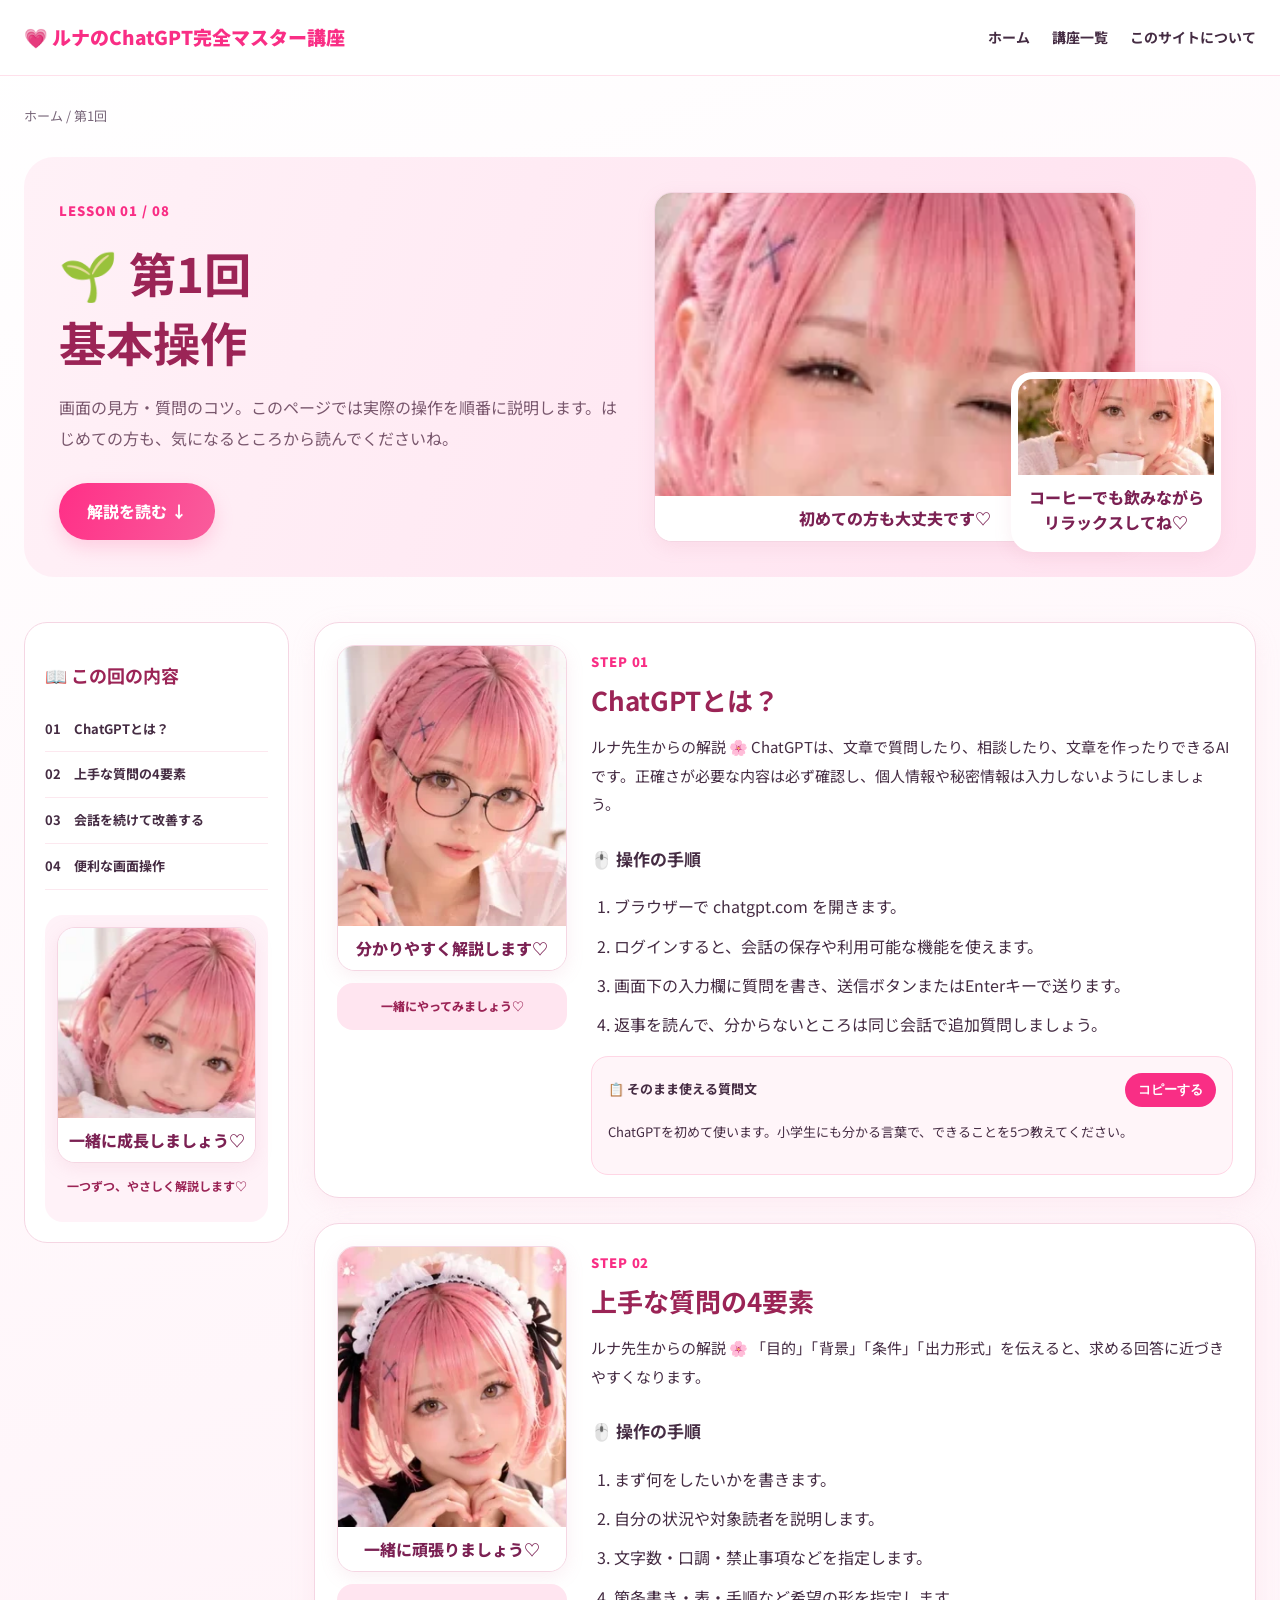
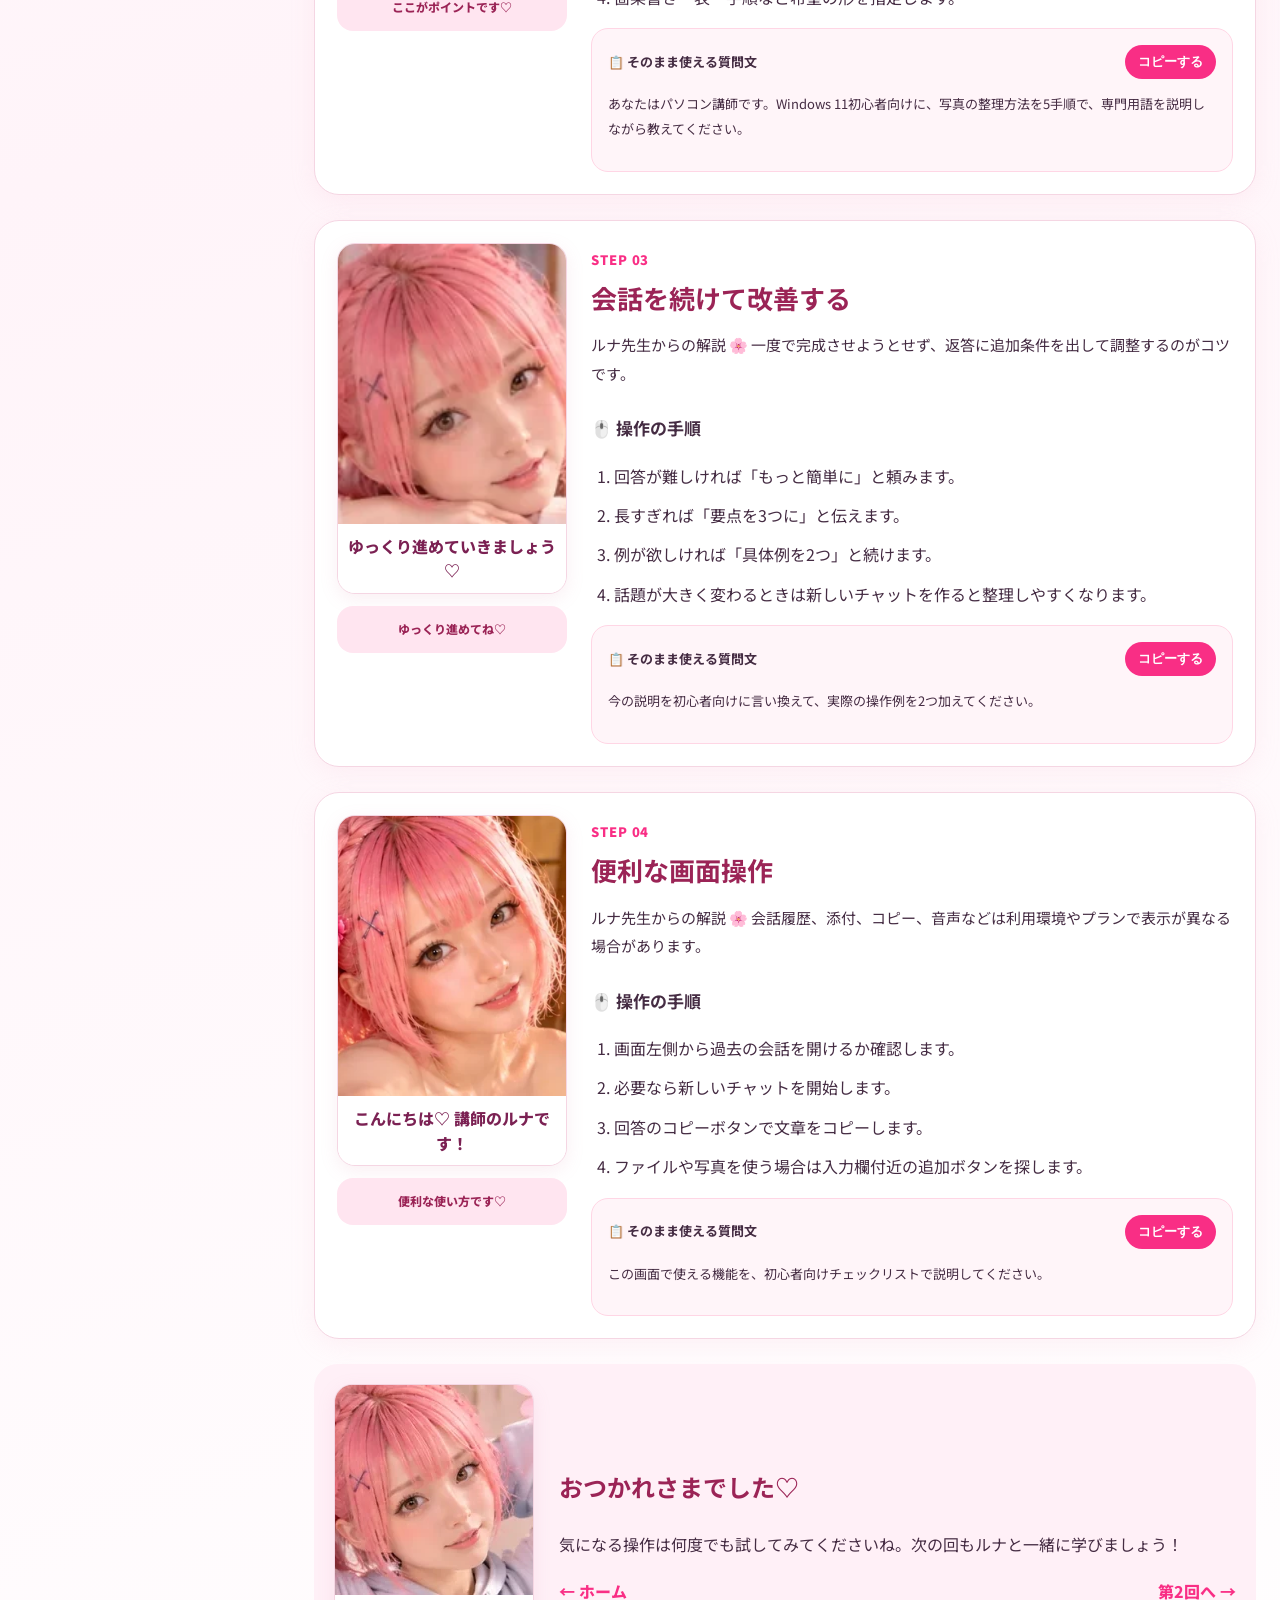
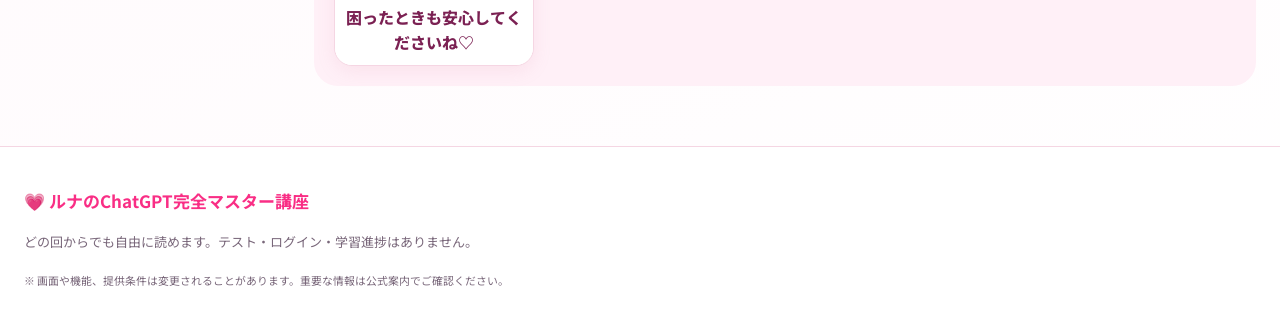
==== commit fa759a8a: "Add files via upload" ====
--- a/lesson-1.html
+++ b/lesson-1.html
@@ -1,2 +1,3 @@
 <!DOCTYPE html>
-<html lang="ja"><head><meta charset="utf-8"/><meta content="width=device-width, initial-scale=1" name="viewport"/><meta content="#ffedf5" name="theme-color"/><meta content="実写ルナ先生と学ぶChatGPTの使い方。初心者から上級者まで全8回の無料解説講座。" name="description"/><link href="style.css" rel="stylesheet"/><title>第1回 基本操作｜ルナのChatGPT完全マスター講座</title></head><body><header class="top"><div class="wrap bar"><a class="brand" href="index.html">💗 ルナのChatGPT完全マスター講座</a><nav><a href="index.html">ホーム</a><a href="index.html#lessons">講座一覧</a><a href="index.html#about">このサイトについて</a></nav></div></header><main class="wrap detail"><div class="breadcrumb"><a href="index.html">ホーム</a> / 第1回</div><section class="lesson-hero"><div><span class="kicker">LESSON 01 / 08</span><h1>🌱 第1回<br/>基本操作</h1><p>画面の見方・質問のコツ。このページでは実際の操作を順番に説明します。はじめての方も、気になるところから読んでくださいね。</p><a class="primary" href="#part-1">解説を読む ↓</a></div><div class="lesson-photo"><img alt="第1回のルナ先生" class="" loading="lazy" src="luna-01.webp"/><img alt="別の表情のルナ先生" class="mini-face" loading="lazy" src="luna-05.webp"/></div></section><div class="lesson-layout"><aside class="toc"><h2>📖 この回の内容</h2><a href="#part-1">01　ChatGPTとは？</a><a href="#part-2">02　上手な質問の4要素</a><a href="#part-3">03　会話を続けて改善する</a><a href="#part-4">04　便利な画面操作</a><div class="toc-luna"><img alt="実写ルナ先生" class="" loading="lazy" src="luna-08.webp"/><p>一つずつ、やさしく解説します♡</p></div></aside><div class="topic-list"><section class="topic" id="part-1"><div class="topic-photo"><img alt="基本操作を解説するルナ先生" class="" loading="lazy" src="luna-02.webp"/><div class="bubble">一緒にやってみましょう♡</div></div><div class="topic-body"><span class="kicker">STEP 01</span><h2>ChatGPTとは？</h2><p class="explain">ルナ先生からの解説 🌸 ChatGPTは、文章で質問したり、相談したり、文章を作ったりできるAIです。正確さが必要な内容は必ず確認し、個人情報や秘密情報は入力しないようにしましょう。</p><h3>🖱️ 操作の手順</h3><ol><li>ブラウザーで chatgpt.com を開きます。</li><li>ログインすると、会話の保存や利用可能な機能を使えます。</li><li>画面下の入力欄に質問を書き、送信ボタンまたはEnterキーで送ります。</li><li>返事を読んで、分からないところは同じ会話で追加質問しましょう。</li></ol><div class="prompt"><div class="prompt-top"><strong>📋 そのまま使える質問文</strong><button class="copy" data-copy="ChatGPTを初めて使います。小学生にも分かる言葉で、できることを5つ教えてください。">コピーする</button></div><p>ChatGPTを初めて使います。小学生にも分かる言葉で、できることを5つ教えてください。</p></div></div></section><section class="topic" id="part-2"><div class="topic-photo"><img alt="基本操作を解説するルナ先生" class="" loading="lazy" src="luna-03.webp"/><div class="bubble">ここがポイントです♡</div></div><div class="topic-body"><span class="kicker">STEP 02</span><h2>上手な質問の4要素</h2><p class="explain">ルナ先生からの解説 🌸 「目的」「背景」「条件」「出力形式」を伝えると、求める回答に近づきやすくなります。</p><h3>🖱️ 操作の手順</h3><ol><li>まず何をしたいかを書きます。</li><li>自分の状況や対象読者を説明します。</li><li>文字数・口調・禁止事項などを指定します。</li><li>箇条書き・表・手順など希望の形を指定します。</li></ol><div class="prompt"><div class="prompt-top"><strong>📋 そのまま使える質問文</strong><button class="copy" data-copy="あなたはパソコン講師です。Windows 11初心者向けに、写真の整理方法を5手順で、専門用語を説明しながら教えてください。">コピーする</button></div><p>あなたはパソコン講師です。Windows 11初心者向けに、写真の整理方法を5手順で、専門用語を説明しながら教えてください。</p></div></div></section><section class="topic" id="part-3"><div class="topic-photo"><img alt="基本操作を解説するルナ先生" class="" loading="lazy" src="luna-04.webp"/><div class="bubble">ゆっくり進めてね♡</div></div><div class="topic-body"><span class="kicker">STEP 03</span><h2>会話を続けて改善する</h2><p class="explain">ルナ先生からの解説 🌸 一度で完成させようとせず、返答に追加条件を出して調整するのがコツです。</p><h3>🖱️ 操作の手順</h3><ol><li>回答が難しければ「もっと簡単に」と頼みます。</li><li>長すぎれば「要点を3つに」と伝えます。</li><li>例が欲しければ「具体例を2つ」と続けます。</li><li>話題が大きく変わるときは新しいチャットを作ると整理しやすくなります。</li></ol><div class="prompt"><div class="prompt-top"><strong>📋 そのまま使える質問文</strong><button class="copy" data-copy="今の説明を初心者向けに言い換えて、実際の操作例を2つ加えてください。">コピーする</button></div><p>今の説明を初心者向けに言い換えて、実際の操作例を2つ加えてください。</p></div></div></section><section class="topic" id="part-4"><div class="topic-photo"><img alt="基本操作を解説するルナ先生" class="" loading="lazy" src="luna-00.webp"/><div class="bubble">便利な使い方です♡</div></div><div class="topic-body"><span class="kicker">STEP 04</span><h2>便利な画面操作</h2><p class="explain">ルナ先生からの解説 🌸 会話履歴、添付、コピー、音声などは利用環境やプランで表示が異なる場合があります。</p><h3>🖱️ 操作の手順</h3><ol><li>画面左側から過去の会話を開けるか確認します。</li><li>必要なら新しいチャットを開始します。</li><li>回答のコピーボタンで文章をコピーします。</li><li>ファイルや写真を使う場合は入力欄付近の追加ボタンを探します。</li></ol><div class="prompt"><div class="prompt-top"><strong>📋 そのまま使える質問文</strong><button class="copy" data-copy="この画面で使える機能を、初心者向けチェックリストで説明してください。">コピーする</button></div><p>この画面で使える機能を、初心者向けチェックリストで説明してください。</p></div></div></section><div class="end-lesson"><img alt="実写ルナ先生" class="" loading="lazy" src="luna-09.webp"/><div><h2>おつかれさまでした♡</h2><p>気になる操作は何度でも試してみてくださいね。次の回もルナと一緒に学びましょう！</p><div class="page-links"><a href="index.html">← ホーム</a><a href="lesson-2.html">第2回へ →</a></div></div></div></div></div></main><footer><div class="wrap"><strong>💗 ルナのChatGPT完全マスター講座</strong><p>どの回からでも自由に読めます。テスト・ログイン・学習進捗はありません。</p><small>※ 画面や機能、提供条件は変更されることがあります。重要な情報は公式案内でご確認ください。</small></div></footer><script src="app.js"></script></body></html>+
+<html lang="ja"><head><meta charset="utf-8"/><meta content="width=device-width, initial-scale=1" name="viewport"/><meta content="#ffedf5" name="theme-color"/><meta content="実写ルナ先生と学ぶChatGPTの使い方。初心者から上級者まで全8回の無料解説講座。" name="description"/><link href="style.css" rel="stylesheet"/><title>第1回 基本操作｜ルナのChatGPT完全マスター講座</title></head><body><header class="top"><div class="wrap bar"><a class="brand" href="index.html">💗 ルナのChatGPT完全マスター講座</a><nav><a href="index.html">ホーム</a><a href="index.html#lessons">講座一覧</a><a href="index.html#about">このサイトについて</a></nav></div></header><main class="wrap detail"><div class="breadcrumb"><a href="index.html">ホーム</a> / 第1回</div><section class="lesson-hero"><div><span class="kicker">LESSON 01 / 08</span><h1>🌱 第1回<br/>基本操作</h1><p>画面の見方・質問のコツ。このページでは実際の操作を順番に説明します。はじめての方も、気になるところから読んでくださいね。</p><a class="primary" href="#part-1">解説を読む ↓</a></div><div class="lesson-photo"><figure class="luna-photo-frame"><img alt="ルナ先生：初めての方も大丈夫です♡" class="luna-photo-image" loading="lazy" src="luna-01-clean.webp"/><figcaption class="luna-photo-caption">初めての方も大丈夫です♡</figcaption></figure><figure class="luna-photo-frame mini-face"><img alt="ルナ先生：コーヒーでも飲みながらリラックスしてね♡" class="luna-photo-image" loading="lazy" src="luna-05-clean.webp"/><figcaption class="luna-photo-caption">コーヒーでも飲みながらリラックスしてね♡</figcaption></figure></div></section><div class="lesson-layout"><aside class="toc"><h2>📖 この回の内容</h2><a href="#part-1">01　ChatGPTとは？</a><a href="#part-2">02　上手な質問の4要素</a><a href="#part-3">03　会話を続けて改善する</a><a href="#part-4">04　便利な画面操作</a><div class="toc-luna"><figure class="luna-photo-frame"><img alt="ルナ先生：一緒に成長しましょう♡" class="luna-photo-image" loading="lazy" src="luna-08-clean.webp"/><figcaption class="luna-photo-caption">一緒に成長しましょう♡</figcaption></figure><p>一つずつ、やさしく解説します♡</p></div></aside><div class="topic-list"><section class="topic" id="part-1"><div class="topic-photo"><figure class="luna-photo-frame"><img alt="ルナ先生：分かりやすく解説します♡" class="luna-photo-image" loading="lazy" src="luna-02-clean.webp"/><figcaption class="luna-photo-caption">分かりやすく解説します♡</figcaption></figure><div class="bubble">一緒にやってみましょう♡</div></div><div class="topic-body"><span class="kicker">STEP 01</span><h2>ChatGPTとは？</h2><p class="explain">ルナ先生からの解説 🌸 ChatGPTは、文章で質問したり、相談したり、文章を作ったりできるAIです。正確さが必要な内容は必ず確認し、個人情報や秘密情報は入力しないようにしましょう。</p><h3>🖱️ 操作の手順</h3><ol><li>ブラウザーで chatgpt.com を開きます。</li><li>ログインすると、会話の保存や利用可能な機能を使えます。</li><li>画面下の入力欄に質問を書き、送信ボタンまたはEnterキーで送ります。</li><li>返事を読んで、分からないところは同じ会話で追加質問しましょう。</li></ol><div class="prompt"><div class="prompt-top"><strong>📋 そのまま使える質問文</strong><button class="copy" data-copy="ChatGPTを初めて使います。小学生にも分かる言葉で、できることを5つ教えてください。">コピーする</button></div><p>ChatGPTを初めて使います。小学生にも分かる言葉で、できることを5つ教えてください。</p></div></div></section><section class="topic" id="part-2"><div class="topic-photo"><figure class="luna-photo-frame"><img alt="ルナ先生：一緒に頑張りましょう♡" class="luna-photo-image" loading="lazy" src="luna-03-clean.webp"/><figcaption class="luna-photo-caption">一緒に頑張りましょう♡</figcaption></figure><div class="bubble">ここがポイントです♡</div></div><div class="topic-body"><span class="kicker">STEP 02</span><h2>上手な質問の4要素</h2><p class="explain">ルナ先生からの解説 🌸 「目的」「背景」「条件」「出力形式」を伝えると、求める回答に近づきやすくなります。</p><h3>🖱️ 操作の手順</h3><ol><li>まず何をしたいかを書きます。</li><li>自分の状況や対象読者を説明します。</li><li>文字数・口調・禁止事項などを指定します。</li><li>箇条書き・表・手順など希望の形を指定します。</li></ol><div class="prompt"><div class="prompt-top"><strong>📋 そのまま使える質問文</strong><button class="copy" data-copy="あなたはパソコン講師です。Windows 11初心者向けに、写真の整理方法を5手順で、専門用語を説明しながら教えてください。">コピーする</button></div><p>あなたはパソコン講師です。Windows 11初心者向けに、写真の整理方法を5手順で、専門用語を説明しながら教えてください。</p></div></div></section><section class="topic" id="part-3"><div class="topic-photo"><figure class="luna-photo-frame"><img alt="ルナ先生：ゆっくり進めていきましょう♡" class="luna-photo-image" loading="lazy" src="luna-04-clean.webp"/><figcaption class="luna-photo-caption">ゆっくり進めていきましょう♡</figcaption></figure><div class="bubble">ゆっくり進めてね♡</div></div><div class="topic-body"><span class="kicker">STEP 03</span><h2>会話を続けて改善する</h2><p class="explain">ルナ先生からの解説 🌸 一度で完成させようとせず、返答に追加条件を出して調整するのがコツです。</p><h3>🖱️ 操作の手順</h3><ol><li>回答が難しければ「もっと簡単に」と頼みます。</li><li>長すぎれば「要点を3つに」と伝えます。</li><li>例が欲しければ「具体例を2つ」と続けます。</li><li>話題が大きく変わるときは新しいチャットを作ると整理しやすくなります。</li></ol><div class="prompt"><div class="prompt-top"><strong>📋 そのまま使える質問文</strong><button class="copy" data-copy="今の説明を初心者向けに言い換えて、実際の操作例を2つ加えてください。">コピーする</button></div><p>今の説明を初心者向けに言い換えて、実際の操作例を2つ加えてください。</p></div></div></section><section class="topic" id="part-4"><div class="topic-photo"><figure class="luna-photo-frame"><img alt="ルナ先生：こんにちは♡ 講師のルナです！" class="luna-photo-image" loading="lazy" src="luna-00-clean.webp"/><figcaption class="luna-photo-caption">こんにちは♡ 講師のルナです！</figcaption></figure><div class="bubble">便利な使い方です♡</div></div><div class="topic-body"><span class="kicker">STEP 04</span><h2>便利な画面操作</h2><p class="explain">ルナ先生からの解説 🌸 会話履歴、添付、コピー、音声などは利用環境やプランで表示が異なる場合があります。</p><h3>🖱️ 操作の手順</h3><ol><li>画面左側から過去の会話を開けるか確認します。</li><li>必要なら新しいチャットを開始します。</li><li>回答のコピーボタンで文章をコピーします。</li><li>ファイルや写真を使う場合は入力欄付近の追加ボタンを探します。</li></ol><div class="prompt"><div class="prompt-top"><strong>📋 そのまま使える質問文</strong><button class="copy" data-copy="この画面で使える機能を、初心者向けチェックリストで説明してください。">コピーする</button></div><p>この画面で使える機能を、初心者向けチェックリストで説明してください。</p></div></div></section><div class="end-lesson"><figure class="luna-photo-frame"><img alt="ルナ先生：困ったときも安心してくださいね♡" class="luna-photo-image" loading="lazy" src="luna-09-clean.webp"/><figcaption class="luna-photo-caption">困ったときも安心してくださいね♡</figcaption></figure><div><h2>おつかれさまでした♡</h2><p>気になる操作は何度でも試してみてくださいね。次の回もルナと一緒に学びましょう！</p><div class="page-links"><a href="index.html">← ホーム</a><a href="lesson-2.html">第2回へ →</a></div></div></div></div></div></main><footer><div class="wrap"><strong>💗 ルナのChatGPT完全マスター講座</strong><p>どの回からでも自由に読めます。テスト・ログイン・学習進捗はありません。</p><small>※ 画面や機能、提供条件は変更されることがあります。重要な情報は公式案内でご確認ください。</small></div></footer><script src="app.js"></script></body></html>
--- a/style.css
+++ b/style.css
@@ -13,3 +13,19 @@
 }
 @media(max-width:360px){.hero-photos{height:300px}.hero h1{font-size:30px}nav a{font-size:11px;padding:6px}.lesson-photo{height:280px}.topic-photo img{height:300px}}
 @media(prefers-reduced-motion:reduce){html{scroll-behavior:auto}.lesson-card{transition:none}}
+
+/* Readable photo captions: words are HTML outside the cropped photograph. */
+.luna-photo-frame{margin:0;min-width:0;overflow:hidden;display:flex;flex-direction:column;background:#fff;border:1px solid #f5d6e3;border-radius:18px;box-shadow:0 5px 18px #d883a021;height:auto!important;max-width:100%}
+.luna-photo-frame .luna-photo-image{display:block;width:100%!important;height:auto!important;min-height:0;max-height:none;flex:1 1 auto;min-width:0;object-fit:cover!important;object-position:center center!important;border:0!important;border-radius:0!important}
+.luna-photo-caption{flex:0 0 auto;display:block;padding:10px 9px;background:#fff;color:#7b2153;font-weight:800;font-size:clamp(12px,1.25vw,16px);line-height:1.55;text-align:center;overflow-wrap:anywhere;word-break:normal;white-space:normal}
+.hero-photos .luna-photo-frame{height:100%!important}.hero-photos .luna-photo-caption{font-size:clamp(10px,1vw,14px);padding:6px 5px}
+.hero-photos>.hero-main{height:100%!important}.hero-side>.luna-photo-frame{min-height:0;height:100%!important}.hero-side .luna-photo-image{height:0!important;min-height:0;object-fit:cover!important}
+.lesson-card>.luna-photo-frame{border:0;border-radius:0;box-shadow:none}.lesson-card>.luna-photo-frame .luna-photo-image{height:240px!important;flex:none;object-fit:cover!important}
+.lesson-photo>.luna-photo-frame:first-child{width:85%;height:100%!important}.lesson-photo>.luna-photo-frame:first-child .luna-photo-image{height:0!important}
+.lesson-photo>.luna-photo-frame.mini-face{position:absolute;right:0;bottom:-10px;width:37%;height:180px!important;border:7px solid #fff}.lesson-photo>.luna-photo-frame.mini-face .luna-photo-image{height:0!important}
+.topic-photo>.luna-photo-frame .luna-photo-image{height:280px!important;flex:none}
+.toc-luna>.luna-photo-frame .luna-photo-image{height:190px!important;flex:none}
+.welcome-img>.luna-photo-frame .luna-photo-image{height:235px!important;flex:none}
+.last .luna-photo-frame .luna-photo-image{height:255px!important;flex:none}
+.end-lesson .luna-photo-frame .luna-photo-image{height:210px!important;flex:none}
+@media(max-width:620px){.hero-photos .luna-photo-caption{font-size:10px;padding:5px 3px}.lesson-card>.luna-photo-frame .luna-photo-image{height:300px!important}.topic-photo>.luna-photo-frame .luna-photo-image{height:300px!important}.luna-photo-caption{font-size:14px}.hero-photos{height:360px!important}.lesson-photo>.luna-photo-frame.mini-face{height:160px!important}}
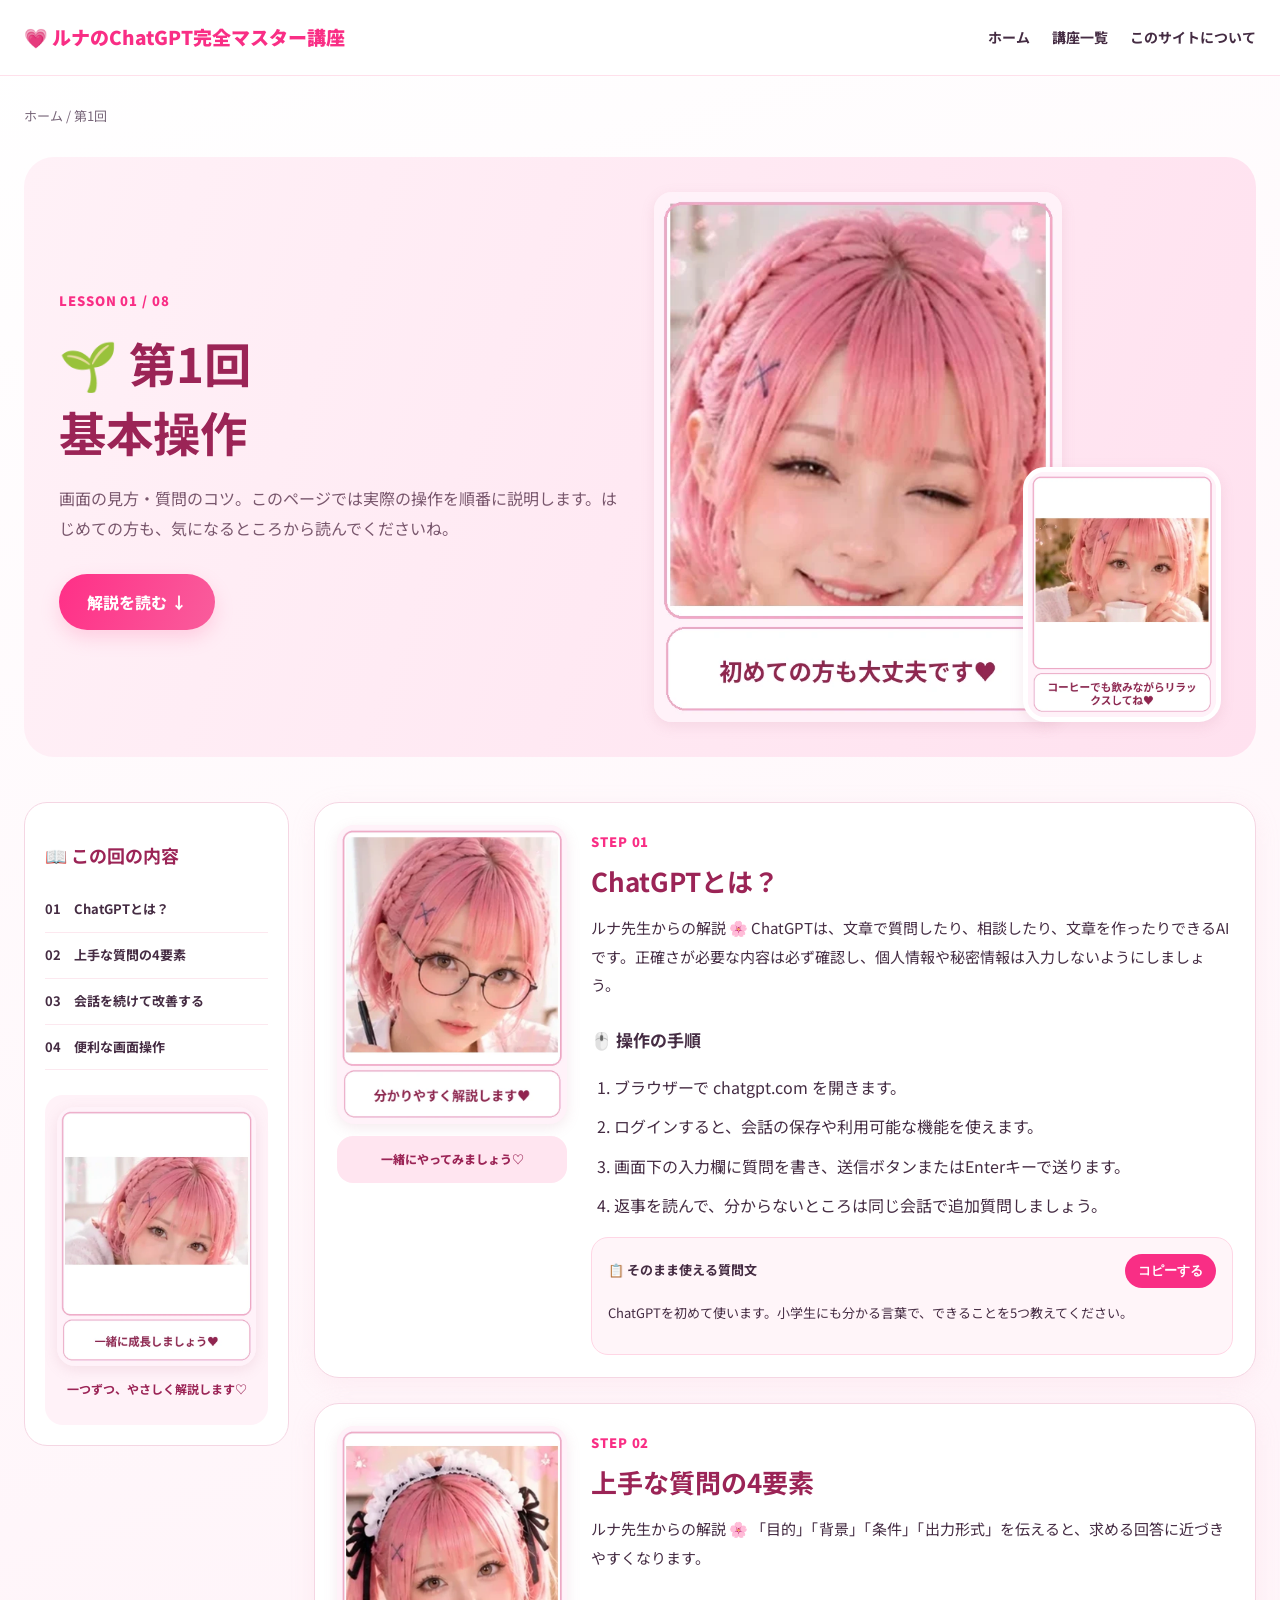
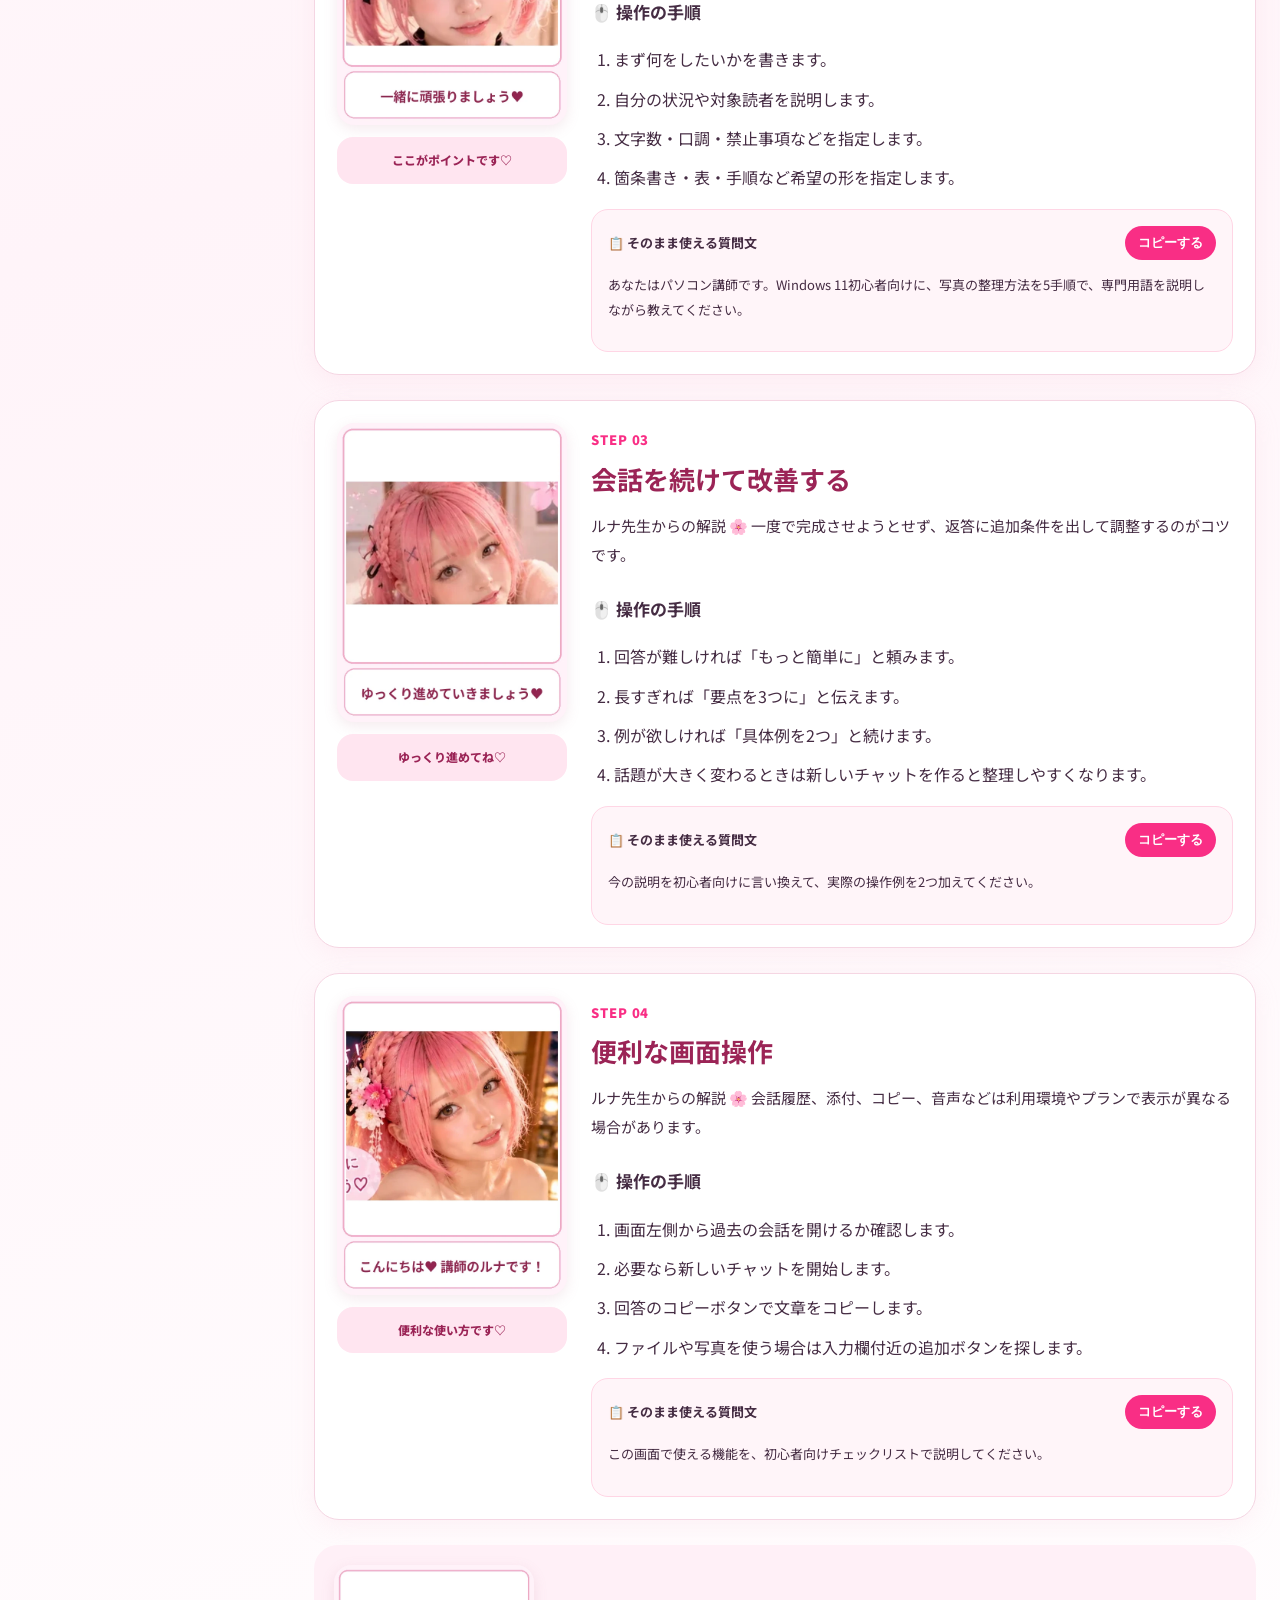
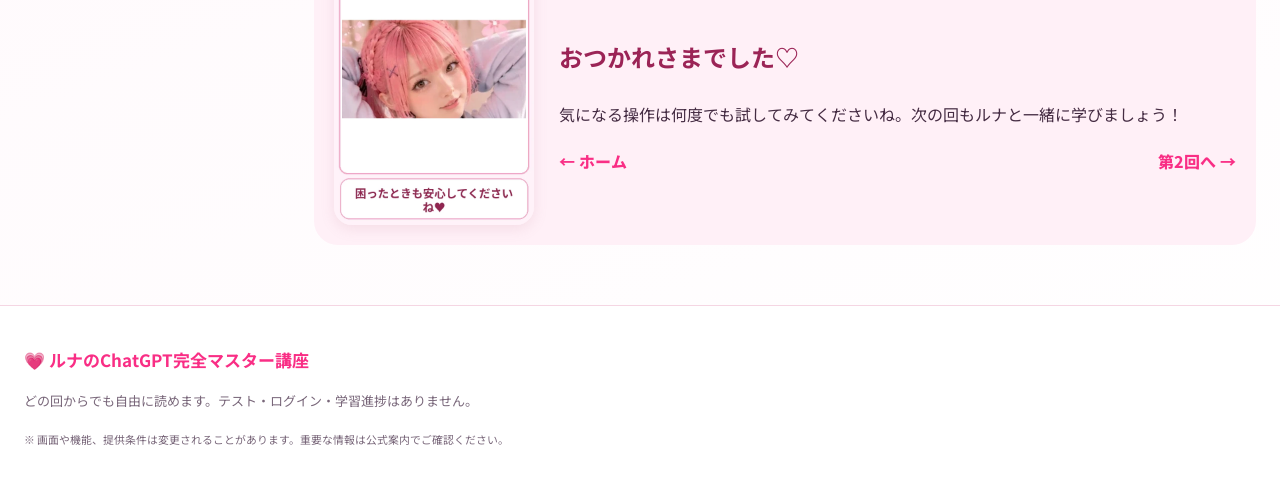
==== commit afb53b56: "Add files via upload" ====
--- a/lesson-1.html
+++ b/lesson-1.html
@@ -1,3 +1,3 @@
 <!DOCTYPE html>
 
-<html lang="ja"><head><meta charset="utf-8"/><meta content="width=device-width, initial-scale=1" name="viewport"/><meta content="#ffedf5" name="theme-color"/><meta content="実写ルナ先生と学ぶChatGPTの使い方。初心者から上級者まで全8回の無料解説講座。" name="description"/><link href="style.css" rel="stylesheet"/><title>第1回 基本操作｜ルナのChatGPT完全マスター講座</title></head><body><header class="top"><div class="wrap bar"><a class="brand" href="index.html">💗 ルナのChatGPT完全マスター講座</a><nav><a href="index.html">ホーム</a><a href="index.html#lessons">講座一覧</a><a href="index.html#about">このサイトについて</a></nav></div></header><main class="wrap detail"><div class="breadcrumb"><a href="index.html">ホーム</a> / 第1回</div><section class="lesson-hero"><div><span class="kicker">LESSON 01 / 08</span><h1>🌱 第1回<br/>基本操作</h1><p>画面の見方・質問のコツ。このページでは実際の操作を順番に説明します。はじめての方も、気になるところから読んでくださいね。</p><a class="primary" href="#part-1">解説を読む ↓</a></div><div class="lesson-photo"><figure class="luna-photo-frame"><img alt="ルナ先生：初めての方も大丈夫です♡" class="luna-photo-image" loading="lazy" src="luna-01-clean.webp"/><figcaption class="luna-photo-caption">初めての方も大丈夫です♡</figcaption></figure><figure class="luna-photo-frame mini-face"><img alt="ルナ先生：コーヒーでも飲みながらリラックスしてね♡" class="luna-photo-image" loading="lazy" src="luna-05-clean.webp"/><figcaption class="luna-photo-caption">コーヒーでも飲みながらリラックスしてね♡</figcaption></figure></div></section><div class="lesson-layout"><aside class="toc"><h2>📖 この回の内容</h2><a href="#part-1">01　ChatGPTとは？</a><a href="#part-2">02　上手な質問の4要素</a><a href="#part-3">03　会話を続けて改善する</a><a href="#part-4">04　便利な画面操作</a><div class="toc-luna"><figure class="luna-photo-frame"><img alt="ルナ先生：一緒に成長しましょう♡" class="luna-photo-image" loading="lazy" src="luna-08-clean.webp"/><figcaption class="luna-photo-caption">一緒に成長しましょう♡</figcaption></figure><p>一つずつ、やさしく解説します♡</p></div></aside><div class="topic-list"><section class="topic" id="part-1"><div class="topic-photo"><figure class="luna-photo-frame"><img alt="ルナ先生：分かりやすく解説します♡" class="luna-photo-image" loading="lazy" src="luna-02-clean.webp"/><figcaption class="luna-photo-caption">分かりやすく解説します♡</figcaption></figure><div class="bubble">一緒にやってみましょう♡</div></div><div class="topic-body"><span class="kicker">STEP 01</span><h2>ChatGPTとは？</h2><p class="explain">ルナ先生からの解説 🌸 ChatGPTは、文章で質問したり、相談したり、文章を作ったりできるAIです。正確さが必要な内容は必ず確認し、個人情報や秘密情報は入力しないようにしましょう。</p><h3>🖱️ 操作の手順</h3><ol><li>ブラウザーで chatgpt.com を開きます。</li><li>ログインすると、会話の保存や利用可能な機能を使えます。</li><li>画面下の入力欄に質問を書き、送信ボタンまたはEnterキーで送ります。</li><li>返事を読んで、分からないところは同じ会話で追加質問しましょう。</li></ol><div class="prompt"><div class="prompt-top"><strong>📋 そのまま使える質問文</strong><button class="copy" data-copy="ChatGPTを初めて使います。小学生にも分かる言葉で、できることを5つ教えてください。">コピーする</button></div><p>ChatGPTを初めて使います。小学生にも分かる言葉で、できることを5つ教えてください。</p></div></div></section><section class="topic" id="part-2"><div class="topic-photo"><figure class="luna-photo-frame"><img alt="ルナ先生：一緒に頑張りましょう♡" class="luna-photo-image" loading="lazy" src="luna-03-clean.webp"/><figcaption class="luna-photo-caption">一緒に頑張りましょう♡</figcaption></figure><div class="bubble">ここがポイントです♡</div></div><div class="topic-body"><span class="kicker">STEP 02</span><h2>上手な質問の4要素</h2><p class="explain">ルナ先生からの解説 🌸 「目的」「背景」「条件」「出力形式」を伝えると、求める回答に近づきやすくなります。</p><h3>🖱️ 操作の手順</h3><ol><li>まず何をしたいかを書きます。</li><li>自分の状況や対象読者を説明します。</li><li>文字数・口調・禁止事項などを指定します。</li><li>箇条書き・表・手順など希望の形を指定します。</li></ol><div class="prompt"><div class="prompt-top"><strong>📋 そのまま使える質問文</strong><button class="copy" data-copy="あなたはパソコン講師です。Windows 11初心者向けに、写真の整理方法を5手順で、専門用語を説明しながら教えてください。">コピーする</button></div><p>あなたはパソコン講師です。Windows 11初心者向けに、写真の整理方法を5手順で、専門用語を説明しながら教えてください。</p></div></div></section><section class="topic" id="part-3"><div class="topic-photo"><figure class="luna-photo-frame"><img alt="ルナ先生：ゆっくり進めていきましょう♡" class="luna-photo-image" loading="lazy" src="luna-04-clean.webp"/><figcaption class="luna-photo-caption">ゆっくり進めていきましょう♡</figcaption></figure><div class="bubble">ゆっくり進めてね♡</div></div><div class="topic-body"><span class="kicker">STEP 03</span><h2>会話を続けて改善する</h2><p class="explain">ルナ先生からの解説 🌸 一度で完成させようとせず、返答に追加条件を出して調整するのがコツです。</p><h3>🖱️ 操作の手順</h3><ol><li>回答が難しければ「もっと簡単に」と頼みます。</li><li>長すぎれば「要点を3つに」と伝えます。</li><li>例が欲しければ「具体例を2つ」と続けます。</li><li>話題が大きく変わるときは新しいチャットを作ると整理しやすくなります。</li></ol><div class="prompt"><div class="prompt-top"><strong>📋 そのまま使える質問文</strong><button class="copy" data-copy="今の説明を初心者向けに言い換えて、実際の操作例を2つ加えてください。">コピーする</button></div><p>今の説明を初心者向けに言い換えて、実際の操作例を2つ加えてください。</p></div></div></section><section class="topic" id="part-4"><div class="topic-photo"><figure class="luna-photo-frame"><img alt="ルナ先生：こんにちは♡ 講師のルナです！" class="luna-photo-image" loading="lazy" src="luna-00-clean.webp"/><figcaption class="luna-photo-caption">こんにちは♡ 講師のルナです！</figcaption></figure><div class="bubble">便利な使い方です♡</div></div><div class="topic-body"><span class="kicker">STEP 04</span><h2>便利な画面操作</h2><p class="explain">ルナ先生からの解説 🌸 会話履歴、添付、コピー、音声などは利用環境やプランで表示が異なる場合があります。</p><h3>🖱️ 操作の手順</h3><ol><li>画面左側から過去の会話を開けるか確認します。</li><li>必要なら新しいチャットを開始します。</li><li>回答のコピーボタンで文章をコピーします。</li><li>ファイルや写真を使う場合は入力欄付近の追加ボタンを探します。</li></ol><div class="prompt"><div class="prompt-top"><strong>📋 そのまま使える質問文</strong><button class="copy" data-copy="この画面で使える機能を、初心者向けチェックリストで説明してください。">コピーする</button></div><p>この画面で使える機能を、初心者向けチェックリストで説明してください。</p></div></div></section><div class="end-lesson"><figure class="luna-photo-frame"><img alt="ルナ先生：困ったときも安心してくださいね♡" class="luna-photo-image" loading="lazy" src="luna-09-clean.webp"/><figcaption class="luna-photo-caption">困ったときも安心してくださいね♡</figcaption></figure><div><h2>おつかれさまでした♡</h2><p>気になる操作は何度でも試してみてくださいね。次の回もルナと一緒に学びましょう！</p><div class="page-links"><a href="index.html">← ホーム</a><a href="lesson-2.html">第2回へ →</a></div></div></div></div></div></main><footer><div class="wrap"><strong>💗 ルナのChatGPT完全マスター講座</strong><p>どの回からでも自由に読めます。テスト・ログイン・学習進捗はありません。</p><small>※ 画面や機能、提供条件は変更されることがあります。重要な情報は公式案内でご確認ください。</small></div></footer><script src="app.js"></script></body></html>+<html lang="ja"><head><meta charset="utf-8"/><meta content="width=device-width, initial-scale=1" name="viewport"/><meta content="#ffedf5" name="theme-color"/><meta content="実写ルナ先生と学ぶChatGPTの使い方。初心者から上級者まで全8回の無料解説講座。" name="description"/><link href="style.css" rel="stylesheet"/><title>第1回 基本操作｜ルナのChatGPT完全マスター講座</title></head><body><header class="top"><div class="wrap bar"><a class="brand" href="index.html">💗 ルナのChatGPT完全マスター講座</a><nav><a href="index.html">ホーム</a><a href="index.html#lessons">講座一覧</a><a href="index.html#about">このサイトについて</a></nav></div></header><main class="wrap detail"><div class="breadcrumb"><a href="index.html">ホーム</a> / 第1回</div><section class="lesson-hero"><div><span class="kicker">LESSON 01 / 08</span><h1>🌱 第1回<br/>基本操作</h1><p>画面の見方・質問のコツ。このページでは実際の操作を順番に説明します。はじめての方も、気になるところから読んでくださいね。</p><a class="primary" href="#part-1">解説を読む ↓</a></div><div class="lesson-photo"><figure class="luna-photo-frame"><img alt="ルナ先生：初めての方も大丈夫です♡" class="luna-photo-image" loading="lazy" src="luna-01-card.webp"/></figure><figure class="luna-photo-frame mini-face"><img alt="ルナ先生：コーヒーでも飲みながらリラックスしてね♡" class="luna-photo-image" loading="lazy" src="luna-05-card.webp"/></figure></div></section><div class="lesson-layout"><aside class="toc"><h2>📖 この回の内容</h2><a href="#part-1">01　ChatGPTとは？</a><a href="#part-2">02　上手な質問の4要素</a><a href="#part-3">03　会話を続けて改善する</a><a href="#part-4">04　便利な画面操作</a><div class="toc-luna"><figure class="luna-photo-frame"><img alt="ルナ先生：一緒に成長しましょう♡" class="luna-photo-image" loading="lazy" src="luna-08-card.webp"/></figure><p>一つずつ、やさしく解説します♡</p></div></aside><div class="topic-list"><section class="topic" id="part-1"><div class="topic-photo"><figure class="luna-photo-frame"><img alt="ルナ先生：分かりやすく解説します♡" class="luna-photo-image" loading="lazy" src="luna-02-card.webp"/></figure><div class="bubble">一緒にやってみましょう♡</div></div><div class="topic-body"><span class="kicker">STEP 01</span><h2>ChatGPTとは？</h2><p class="explain">ルナ先生からの解説 🌸 ChatGPTは、文章で質問したり、相談したり、文章を作ったりできるAIです。正確さが必要な内容は必ず確認し、個人情報や秘密情報は入力しないようにしましょう。</p><h3>🖱️ 操作の手順</h3><ol><li>ブラウザーで chatgpt.com を開きます。</li><li>ログインすると、会話の保存や利用可能な機能を使えます。</li><li>画面下の入力欄に質問を書き、送信ボタンまたはEnterキーで送ります。</li><li>返事を読んで、分からないところは同じ会話で追加質問しましょう。</li></ol><div class="prompt"><div class="prompt-top"><strong>📋 そのまま使える質問文</strong><button class="copy" data-copy="ChatGPTを初めて使います。小学生にも分かる言葉で、できることを5つ教えてください。">コピーする</button></div><p>ChatGPTを初めて使います。小学生にも分かる言葉で、できることを5つ教えてください。</p></div></div></section><section class="topic" id="part-2"><div class="topic-photo"><figure class="luna-photo-frame"><img alt="ルナ先生：一緒に頑張りましょう♡" class="luna-photo-image" loading="lazy" src="luna-03-card.webp"/></figure><div class="bubble">ここがポイントです♡</div></div><div class="topic-body"><span class="kicker">STEP 02</span><h2>上手な質問の4要素</h2><p class="explain">ルナ先生からの解説 🌸 「目的」「背景」「条件」「出力形式」を伝えると、求める回答に近づきやすくなります。</p><h3>🖱️ 操作の手順</h3><ol><li>まず何をしたいかを書きます。</li><li>自分の状況や対象読者を説明します。</li><li>文字数・口調・禁止事項などを指定します。</li><li>箇条書き・表・手順など希望の形を指定します。</li></ol><div class="prompt"><div class="prompt-top"><strong>📋 そのまま使える質問文</strong><button class="copy" data-copy="あなたはパソコン講師です。Windows 11初心者向けに、写真の整理方法を5手順で、専門用語を説明しながら教えてください。">コピーする</button></div><p>あなたはパソコン講師です。Windows 11初心者向けに、写真の整理方法を5手順で、専門用語を説明しながら教えてください。</p></div></div></section><section class="topic" id="part-3"><div class="topic-photo"><figure class="luna-photo-frame"><img alt="ルナ先生：ゆっくり進めていきましょう♡" class="luna-photo-image" loading="lazy" src="luna-04-card.webp"/></figure><div class="bubble">ゆっくり進めてね♡</div></div><div class="topic-body"><span class="kicker">STEP 03</span><h2>会話を続けて改善する</h2><p class="explain">ルナ先生からの解説 🌸 一度で完成させようとせず、返答に追加条件を出して調整するのがコツです。</p><h3>🖱️ 操作の手順</h3><ol><li>回答が難しければ「もっと簡単に」と頼みます。</li><li>長すぎれば「要点を3つに」と伝えます。</li><li>例が欲しければ「具体例を2つ」と続けます。</li><li>話題が大きく変わるときは新しいチャットを作ると整理しやすくなります。</li></ol><div class="prompt"><div class="prompt-top"><strong>📋 そのまま使える質問文</strong><button class="copy" data-copy="今の説明を初心者向けに言い換えて、実際の操作例を2つ加えてください。">コピーする</button></div><p>今の説明を初心者向けに言い換えて、実際の操作例を2つ加えてください。</p></div></div></section><section class="topic" id="part-4"><div class="topic-photo"><figure class="luna-photo-frame"><img alt="ルナ先生：こんにちは♡ 講師のルナです！" class="luna-photo-image" loading="lazy" src="luna-00-card.webp"/></figure><div class="bubble">便利な使い方です♡</div></div><div class="topic-body"><span class="kicker">STEP 04</span><h2>便利な画面操作</h2><p class="explain">ルナ先生からの解説 🌸 会話履歴、添付、コピー、音声などは利用環境やプランで表示が異なる場合があります。</p><h3>🖱️ 操作の手順</h3><ol><li>画面左側から過去の会話を開けるか確認します。</li><li>必要なら新しいチャットを開始します。</li><li>回答のコピーボタンで文章をコピーします。</li><li>ファイルや写真を使う場合は入力欄付近の追加ボタンを探します。</li></ol><div class="prompt"><div class="prompt-top"><strong>📋 そのまま使える質問文</strong><button class="copy" data-copy="この画面で使える機能を、初心者向けチェックリストで説明してください。">コピーする</button></div><p>この画面で使える機能を、初心者向けチェックリストで説明してください。</p></div></div></section><div class="end-lesson"><figure class="luna-photo-frame"><img alt="ルナ先生：困ったときも安心してくださいね♡" class="luna-photo-image" loading="lazy" src="luna-09-card.webp"/></figure><div><h2>おつかれさまでした♡</h2><p>気になる操作は何度でも試してみてくださいね。次の回もルナと一緒に学びましょう！</p><div class="page-links"><a href="index.html">← ホーム</a><a href="lesson-2.html">第2回へ →</a></div></div></div></div></div></main><footer><div class="wrap"><strong>💗 ルナのChatGPT完全マスター講座</strong><p>どの回からでも自由に読めます。テスト・ログイン・学習進捗はありません。</p><small>※ 画面や機能、提供条件は変更されることがあります。重要な情報は公式案内でご確認ください。</small></div></footer><script src="app.js"></script></body></html>
--- a/style.css
+++ b/style.css
@@ -14,18 +14,15 @@
 @media(max-width:360px){.hero-photos{height:300px}.hero h1{font-size:30px}nav a{font-size:11px;padding:6px}.lesson-photo{height:280px}.topic-photo img{height:300px}}
 @media(prefers-reduced-motion:reduce){html{scroll-behavior:auto}.lesson-card{transition:none}}
 
-/* Readable photo captions: words are HTML outside the cropped photograph. */
-.luna-photo-frame{margin:0;min-width:0;overflow:hidden;display:flex;flex-direction:column;background:#fff;border:1px solid #f5d6e3;border-radius:18px;box-shadow:0 5px 18px #d883a021;height:auto!important;max-width:100%}
-.luna-photo-frame .luna-photo-image{display:block;width:100%!important;height:auto!important;min-height:0;max-height:none;flex:1 1 auto;min-width:0;object-fit:cover!important;object-position:center center!important;border:0!important;border-radius:0!important}
-.luna-photo-caption{flex:0 0 auto;display:block;padding:10px 9px;background:#fff;color:#7b2153;font-weight:800;font-size:clamp(12px,1.25vw,16px);line-height:1.55;text-align:center;overflow-wrap:anywhere;word-break:normal;white-space:normal}
-.hero-photos .luna-photo-frame{height:100%!important}.hero-photos .luna-photo-caption{font-size:clamp(10px,1vw,14px);padding:6px 5px}
-.hero-photos>.hero-main{height:100%!important}.hero-side>.luna-photo-frame{min-height:0;height:100%!important}.hero-side .luna-photo-image{height:0!important;min-height:0;object-fit:cover!important}
-.lesson-card>.luna-photo-frame{border:0;border-radius:0;box-shadow:none}.lesson-card>.luna-photo-frame .luna-photo-image{height:240px!important;flex:none;object-fit:cover!important}
-.lesson-photo>.luna-photo-frame:first-child{width:85%;height:100%!important}.lesson-photo>.luna-photo-frame:first-child .luna-photo-image{height:0!important}
-.lesson-photo>.luna-photo-frame.mini-face{position:absolute;right:0;bottom:-10px;width:37%;height:180px!important;border:7px solid #fff}.lesson-photo>.luna-photo-frame.mini-face .luna-photo-image{height:0!important}
-.topic-photo>.luna-photo-frame .luna-photo-image{height:280px!important;flex:none}
-.toc-luna>.luna-photo-frame .luna-photo-image{height:190px!important;flex:none}
-.welcome-img>.luna-photo-frame .luna-photo-image{height:235px!important;flex:none}
-.last .luna-photo-frame .luna-photo-image{height:255px!important;flex:none}
-.end-lesson .luna-photo-frame .luna-photo-image{height:210px!important;flex:none}
-@media(max-width:620px){.hero-photos .luna-photo-caption{font-size:10px;padding:5px 3px}.lesson-card>.luna-photo-frame .luna-photo-image{height:300px!important}.topic-photo>.luna-photo-frame .luna-photo-image{height:300px!important}.luna-photo-caption{font-size:14px}.hero-photos{height:360px!important}.lesson-photo>.luna-photo-frame.mini-face{height:160px!important}}
+
+/* Text is embedded inside each new image, not positioned over it. */
+.luna-photo-frame{margin:0;display:block;width:100%;height:auto!important;min-width:0;overflow:hidden;border-radius:18px;background:#fff2f8;box-shadow:0 4px 14px #bd6b8a25}
+.luna-photo-frame .luna-photo-image{display:block!important;width:100%!important;height:auto!important;aspect-ratio:10/13!important;object-fit:contain!important;max-width:100%;border-radius:0!important}
+.hero-photos,.hero-side,.lesson-photo{height:auto!important;min-height:0;align-items:start}
+.hero-photos{grid-template-columns:minmax(0,1.5fr) minmax(0,1fr)}
+.hero-side{grid-template-rows:none;display:grid;gap:10px}
+.hero-main{height:auto!important;aspect-ratio:3/4;object-fit:cover}
+.lesson-photo>.luna-photo-frame:first-child{width:72%;height:auto!important}
+.lesson-photo>.luna-photo-frame.mini-face{width:35%;height:auto!important;bottom:0;right:0;border:5px solid white}
+.lesson-card>.luna-photo-frame .luna-photo-image,.topic-photo .luna-photo-image,.toc-luna .luna-photo-image,.welcome-img .luna-photo-image,.last .luna-photo-image,.end-lesson .luna-photo-image{height:auto!important}
+@media(max-width:620px){.hero-photos{height:auto!important}.hero-side{gap:6px}.hero-side .luna-photo-frame{border-radius:9px}.lesson-photo{min-height:0!important}.topic-photo{width:100%}.cards{grid-template-columns:1fr}}
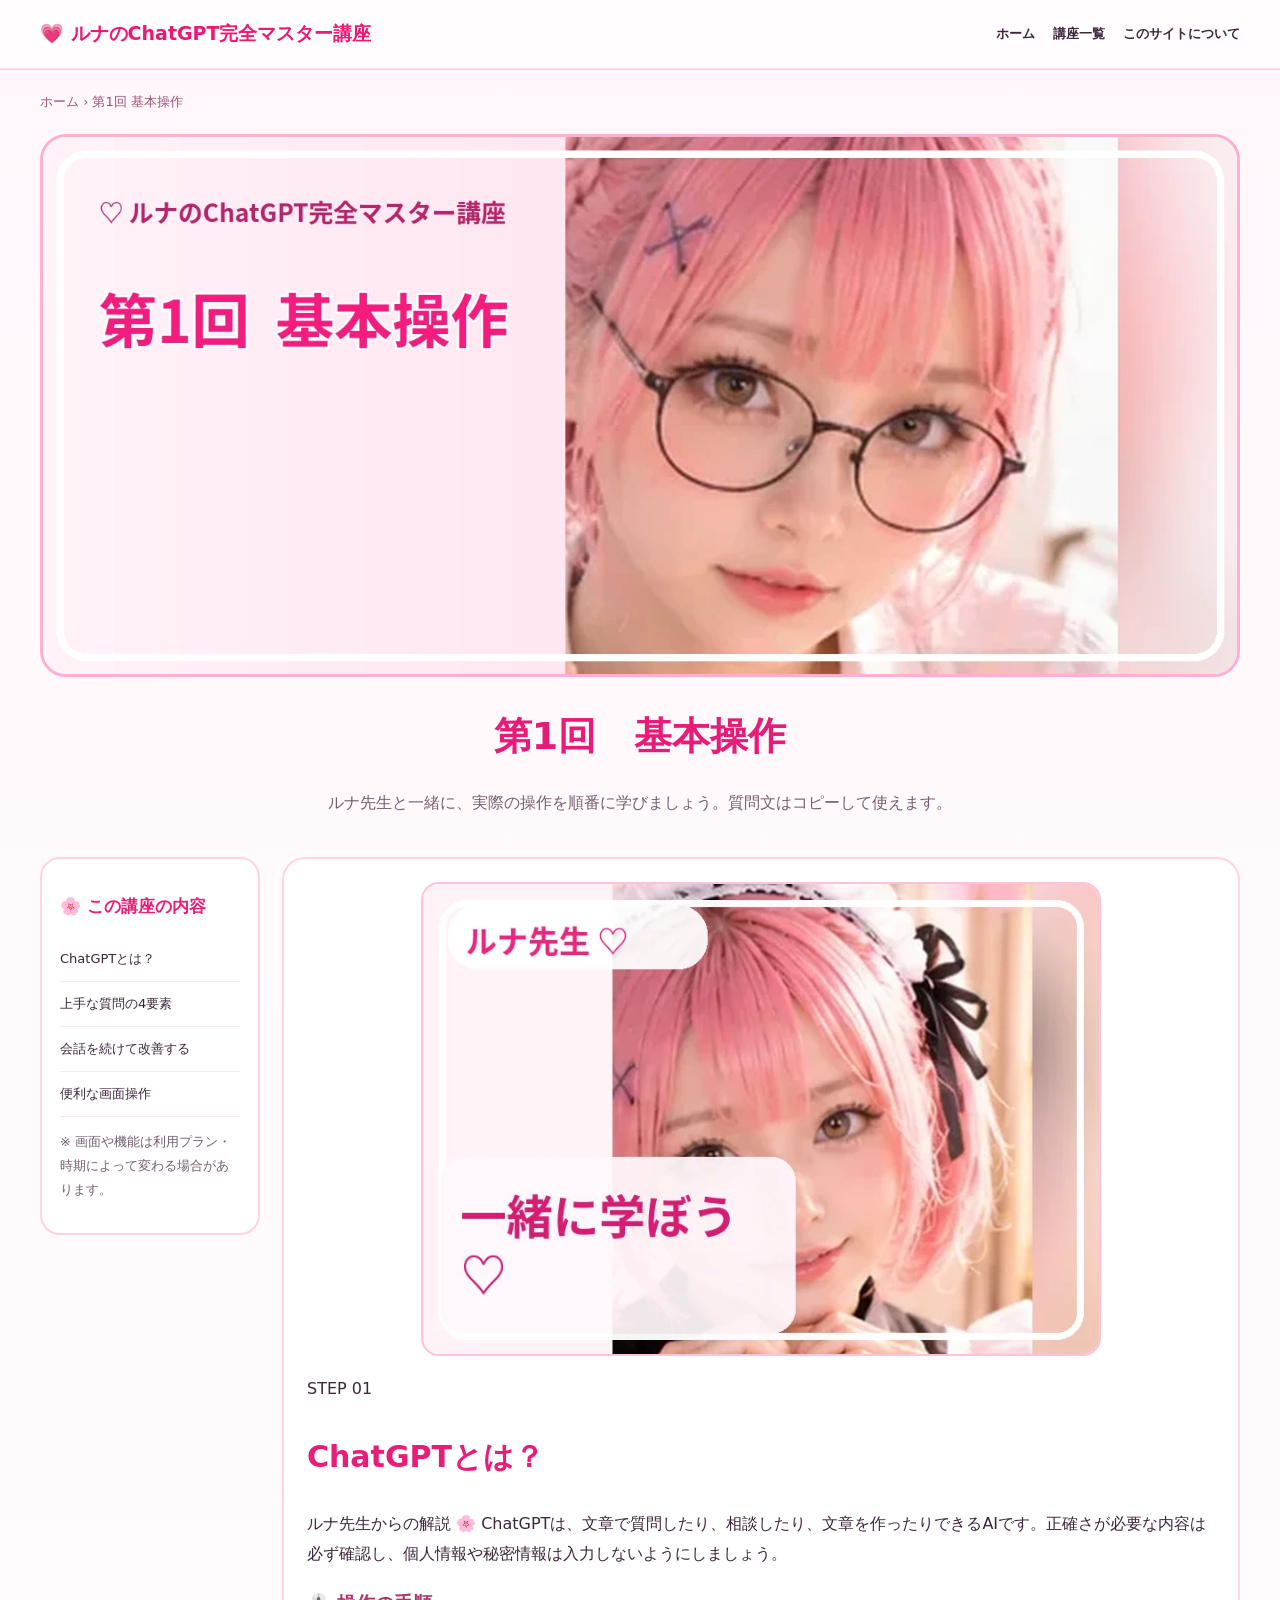
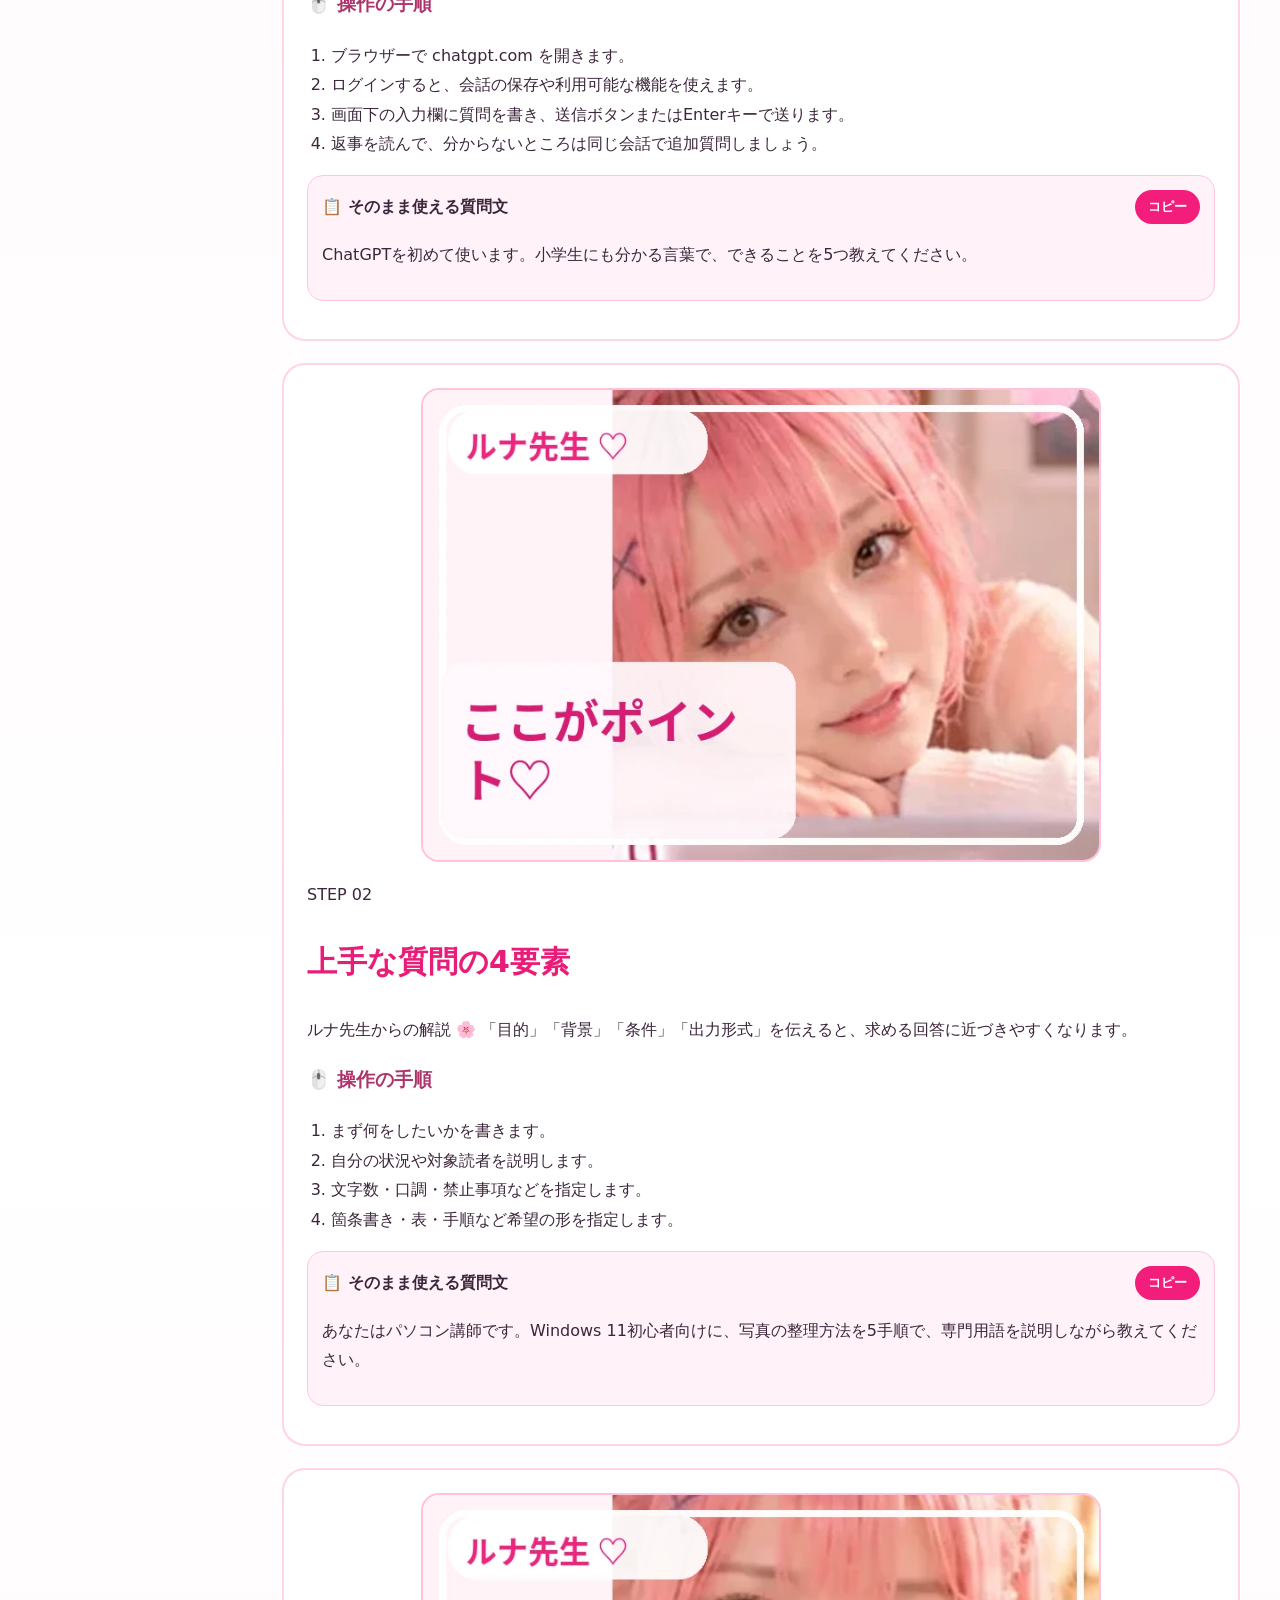
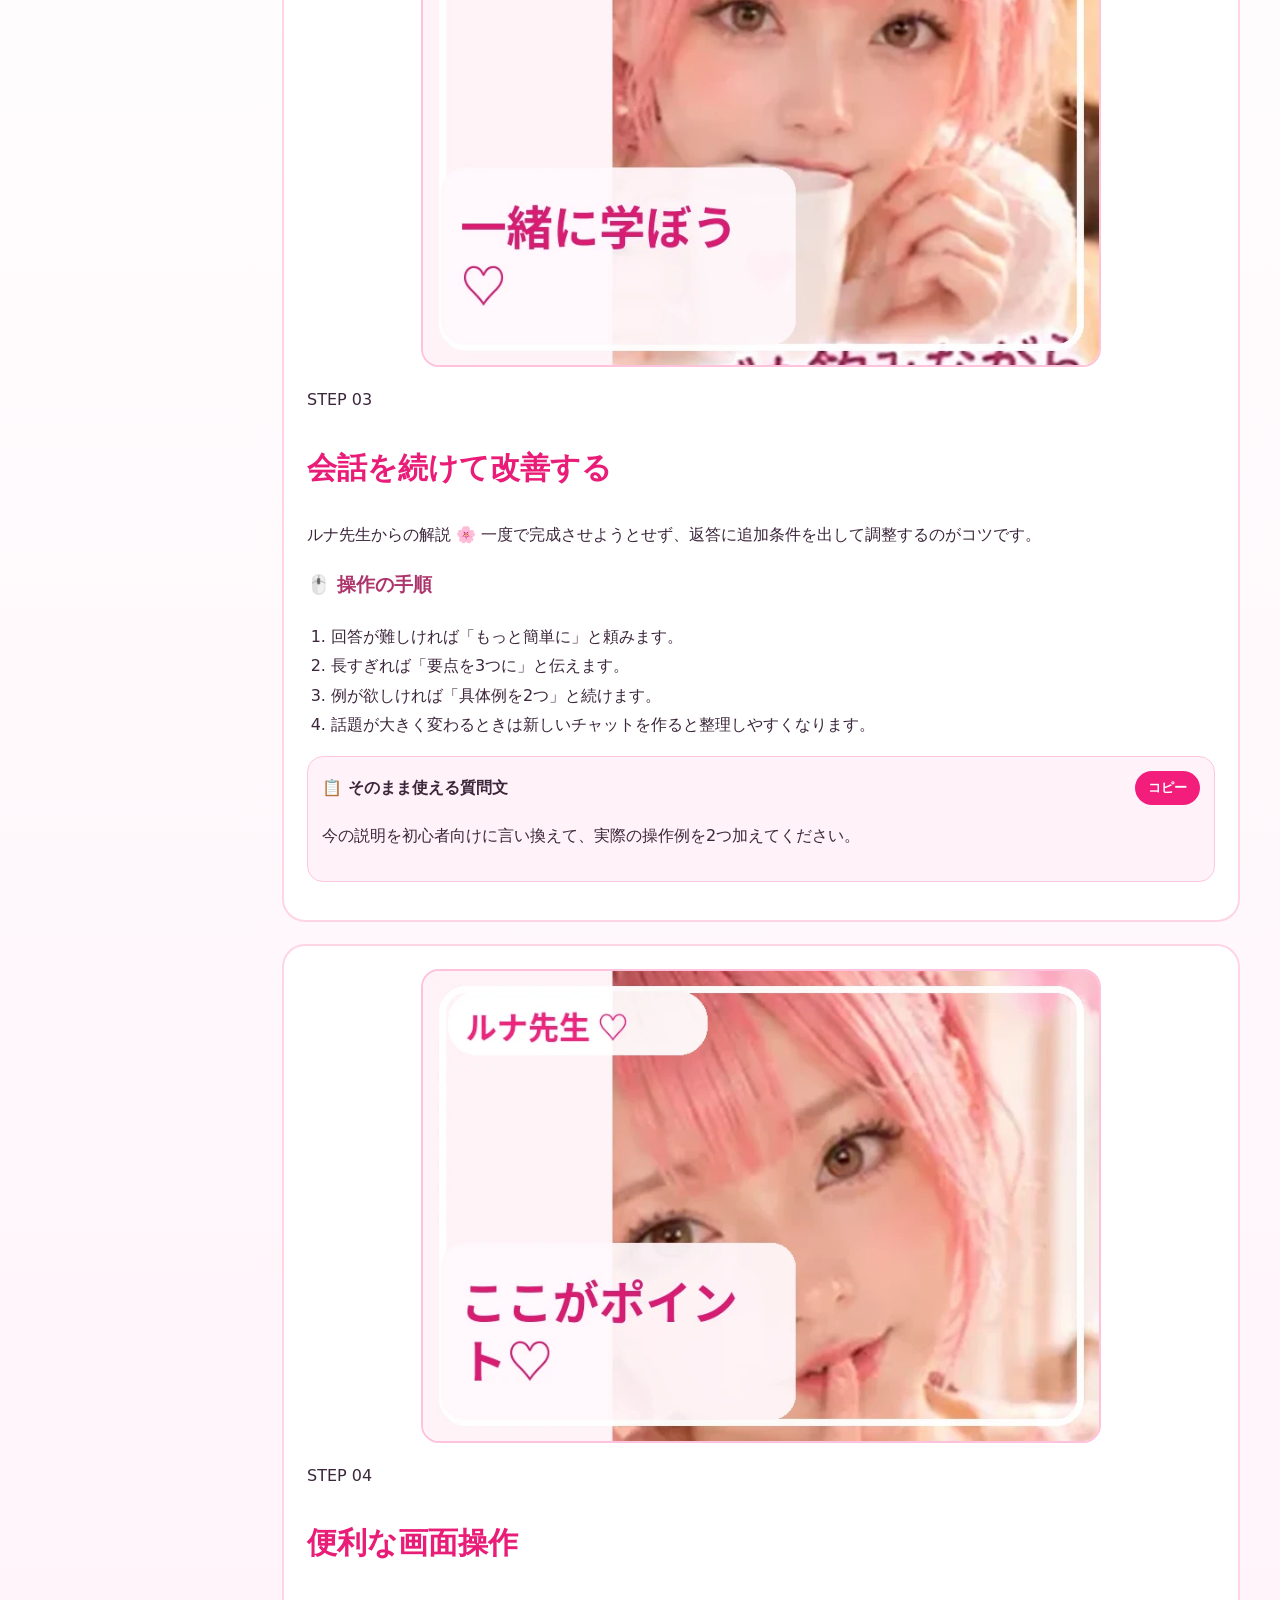
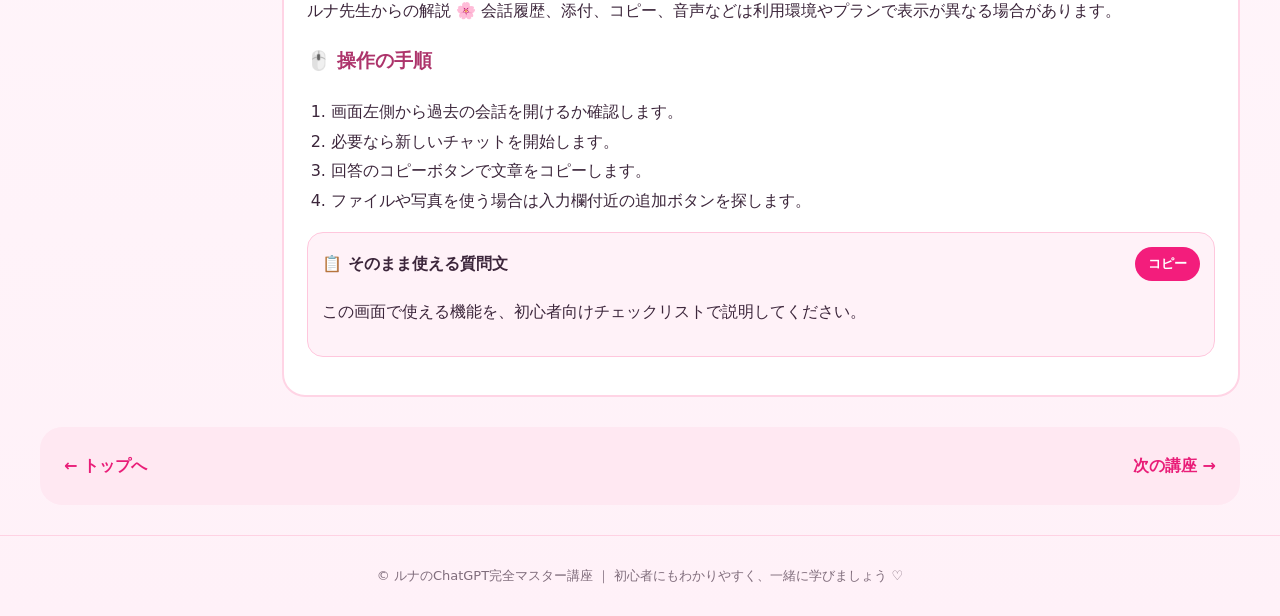
==== commit f521b7fa: "Add files via upload" ====
--- a/lesson-1.html
+++ b/lesson-1.html
@@ -1,3 +1 @@
-<!DOCTYPE html>
-
-<html lang="ja"><head><meta charset="utf-8"/><meta content="width=device-width, initial-scale=1" name="viewport"/><meta content="#ffedf5" name="theme-color"/><meta content="実写ルナ先生と学ぶChatGPTの使い方。初心者から上級者まで全8回の無料解説講座。" name="description"/><link href="style.css" rel="stylesheet"/><title>第1回 基本操作｜ルナのChatGPT完全マスター講座</title></head><body><header class="top"><div class="wrap bar"><a class="brand" href="index.html">💗 ルナのChatGPT完全マスター講座</a><nav><a href="index.html">ホーム</a><a href="index.html#lessons">講座一覧</a><a href="index.html#about">このサイトについて</a></nav></div></header><main class="wrap detail"><div class="breadcrumb"><a href="index.html">ホーム</a> / 第1回</div><section class="lesson-hero"><div><span class="kicker">LESSON 01 / 08</span><h1>🌱 第1回<br/>基本操作</h1><p>画面の見方・質問のコツ。このページでは実際の操作を順番に説明します。はじめての方も、気になるところから読んでくださいね。</p><a class="primary" href="#part-1">解説を読む ↓</a></div><div class="lesson-photo"><figure class="luna-photo-frame"><img alt="ルナ先生：初めての方も大丈夫です♡" class="luna-photo-image" loading="lazy" src="luna-01-card.webp"/></figure><figure class="luna-photo-frame mini-face"><img alt="ルナ先生：コーヒーでも飲みながらリラックスしてね♡" class="luna-photo-image" loading="lazy" src="luna-05-card.webp"/></figure></div></section><div class="lesson-layout"><aside class="toc"><h2>📖 この回の内容</h2><a href="#part-1">01　ChatGPTとは？</a><a href="#part-2">02　上手な質問の4要素</a><a href="#part-3">03　会話を続けて改善する</a><a href="#part-4">04　便利な画面操作</a><div class="toc-luna"><figure class="luna-photo-frame"><img alt="ルナ先生：一緒に成長しましょう♡" class="luna-photo-image" loading="lazy" src="luna-08-card.webp"/></figure><p>一つずつ、やさしく解説します♡</p></div></aside><div class="topic-list"><section class="topic" id="part-1"><div class="topic-photo"><figure class="luna-photo-frame"><img alt="ルナ先生：分かりやすく解説します♡" class="luna-photo-image" loading="lazy" src="luna-02-card.webp"/></figure><div class="bubble">一緒にやってみましょう♡</div></div><div class="topic-body"><span class="kicker">STEP 01</span><h2>ChatGPTとは？</h2><p class="explain">ルナ先生からの解説 🌸 ChatGPTは、文章で質問したり、相談したり、文章を作ったりできるAIです。正確さが必要な内容は必ず確認し、個人情報や秘密情報は入力しないようにしましょう。</p><h3>🖱️ 操作の手順</h3><ol><li>ブラウザーで chatgpt.com を開きます。</li><li>ログインすると、会話の保存や利用可能な機能を使えます。</li><li>画面下の入力欄に質問を書き、送信ボタンまたはEnterキーで送ります。</li><li>返事を読んで、分からないところは同じ会話で追加質問しましょう。</li></ol><div class="prompt"><div class="prompt-top"><strong>📋 そのまま使える質問文</strong><button class="copy" data-copy="ChatGPTを初めて使います。小学生にも分かる言葉で、できることを5つ教えてください。">コピーする</button></div><p>ChatGPTを初めて使います。小学生にも分かる言葉で、できることを5つ教えてください。</p></div></div></section><section class="topic" id="part-2"><div class="topic-photo"><figure class="luna-photo-frame"><img alt="ルナ先生：一緒に頑張りましょう♡" class="luna-photo-image" loading="lazy" src="luna-03-card.webp"/></figure><div class="bubble">ここがポイントです♡</div></div><div class="topic-body"><span class="kicker">STEP 02</span><h2>上手な質問の4要素</h2><p class="explain">ルナ先生からの解説 🌸 「目的」「背景」「条件」「出力形式」を伝えると、求める回答に近づきやすくなります。</p><h3>🖱️ 操作の手順</h3><ol><li>まず何をしたいかを書きます。</li><li>自分の状況や対象読者を説明します。</li><li>文字数・口調・禁止事項などを指定します。</li><li>箇条書き・表・手順など希望の形を指定します。</li></ol><div class="prompt"><div class="prompt-top"><strong>📋 そのまま使える質問文</strong><button class="copy" data-copy="あなたはパソコン講師です。Windows 11初心者向けに、写真の整理方法を5手順で、専門用語を説明しながら教えてください。">コピーする</button></div><p>あなたはパソコン講師です。Windows 11初心者向けに、写真の整理方法を5手順で、専門用語を説明しながら教えてください。</p></div></div></section><section class="topic" id="part-3"><div class="topic-photo"><figure class="luna-photo-frame"><img alt="ルナ先生：ゆっくり進めていきましょう♡" class="luna-photo-image" loading="lazy" src="luna-04-card.webp"/></figure><div class="bubble">ゆっくり進めてね♡</div></div><div class="topic-body"><span class="kicker">STEP 03</span><h2>会話を続けて改善する</h2><p class="explain">ルナ先生からの解説 🌸 一度で完成させようとせず、返答に追加条件を出して調整するのがコツです。</p><h3>🖱️ 操作の手順</h3><ol><li>回答が難しければ「もっと簡単に」と頼みます。</li><li>長すぎれば「要点を3つに」と伝えます。</li><li>例が欲しければ「具体例を2つ」と続けます。</li><li>話題が大きく変わるときは新しいチャットを作ると整理しやすくなります。</li></ol><div class="prompt"><div class="prompt-top"><strong>📋 そのまま使える質問文</strong><button class="copy" data-copy="今の説明を初心者向けに言い換えて、実際の操作例を2つ加えてください。">コピーする</button></div><p>今の説明を初心者向けに言い換えて、実際の操作例を2つ加えてください。</p></div></div></section><section class="topic" id="part-4"><div class="topic-photo"><figure class="luna-photo-frame"><img alt="ルナ先生：こんにちは♡ 講師のルナです！" class="luna-photo-image" loading="lazy" src="luna-00-card.webp"/></figure><div class="bubble">便利な使い方です♡</div></div><div class="topic-body"><span class="kicker">STEP 04</span><h2>便利な画面操作</h2><p class="explain">ルナ先生からの解説 🌸 会話履歴、添付、コピー、音声などは利用環境やプランで表示が異なる場合があります。</p><h3>🖱️ 操作の手順</h3><ol><li>画面左側から過去の会話を開けるか確認します。</li><li>必要なら新しいチャットを開始します。</li><li>回答のコピーボタンで文章をコピーします。</li><li>ファイルや写真を使う場合は入力欄付近の追加ボタンを探します。</li></ol><div class="prompt"><div class="prompt-top"><strong>📋 そのまま使える質問文</strong><button class="copy" data-copy="この画面で使える機能を、初心者向けチェックリストで説明してください。">コピーする</button></div><p>この画面で使える機能を、初心者向けチェックリストで説明してください。</p></div></div></section><div class="end-lesson"><figure class="luna-photo-frame"><img alt="ルナ先生：困ったときも安心してくださいね♡" class="luna-photo-image" loading="lazy" src="luna-09-card.webp"/></figure><div><h2>おつかれさまでした♡</h2><p>気になる操作は何度でも試してみてくださいね。次の回もルナと一緒に学びましょう！</p><div class="page-links"><a href="index.html">← ホーム</a><a href="lesson-2.html">第2回へ →</a></div></div></div></div></div></main><footer><div class="wrap"><strong>💗 ルナのChatGPT完全マスター講座</strong><p>どの回からでも自由に読めます。テスト・ログイン・学習進捗はありません。</p><small>※ 画面や機能、提供条件は変更されることがあります。重要な情報は公式案内でご確認ください。</small></div></footer><script src="app.js"></script></body></html>+<!doctype html><html lang="ja"><head><meta charset="utf-8"><meta name="viewport" content="width=device-width,initial-scale=1"><meta name="theme-color" content="#fff0f7"><meta name="description" content="ルナ先生と学ぶ、初心者向けChatGPTの詳しい使い方講座。"><title>第1回 基本操作｜ルナのChatGPT完全マスター講座</title><link rel="stylesheet" href="style.css"></head><body><header class="top"><div class="wrap bar"><a class="brand" href="index.html">💗 ルナのChatGPT完全マスター講座</a><nav><a href="index.html">ホーム</a><a href="index.html#lessons">講座一覧</a><a href="index.html#about">このサイトについて</a></nav></div></header><main class="wrap"><p class="breadcrumb"><a href="index.html">ホーム</a> › 第1回 基本操作</p><section class="lesson-hero"><img src="hero-1.webp" alt="第1回 基本操作 ルナ先生"></section><section class="lesson-intro"><h1>第1回　基本操作</h1><p>ルナ先生と一緒に、実際の操作を順番に学びましょう。質問文はコピーして使えます。</p></section><div class="lesson-layout"><aside class="toc"><h2>🌸 この講座の内容</h2><a href="#topic-1">ChatGPTとは？</a><a href="#topic-2">上手な質問の4要素</a><a href="#topic-3">会話を続けて改善する</a><a href="#topic-4">便利な画面操作</a><p class="mini">※ 画面や機能は利用プラン・時期によって変わる場合があります。</p></aside><div class="topics"><section class="topic" id="topic-1"><div class="topic-photo"><img src="support-03.webp" loading="lazy" alt="ルナ先生からの学習メッセージ"></div><div class="topic-body"><span class="kicker">STEP 01</span><h2>ChatGPTとは？</h2><p class="explain">ルナ先生からの解説 🌸 ChatGPTは、文章で質問したり、相談したり、文章を作ったりできるAIです。正確さが必要な内容は必ず確認し、個人情報や秘密情報は入力しないようにしましょう。</p><h3>🖱️ 操作の手順</h3><ol><li>ブラウザーで chatgpt.com を開きます。</li><li>ログインすると、会話の保存や利用可能な機能を使えます。</li><li>画面下の入力欄に質問を書き、送信ボタンまたはEnterキーで送ります。</li><li>返事を読んで、分からないところは同じ会話で追加質問しましょう。</li></ol><div class="prompt"><div class="prompt-top"><strong>📋 そのまま使える質問文</strong><button class="copy" data-copy="1">コピー</button></div><p>ChatGPTを初めて使います。小学生にも分かる言葉で、できることを5つ教えてください。</p></div></div></section><section class="topic" id="topic-2"><div class="topic-photo"><img src="support-04.webp" loading="lazy" alt="ルナ先生からの学習メッセージ"></div><div class="topic-body"><span class="kicker">STEP 02</span><h2>上手な質問の4要素</h2><p class="explain">ルナ先生からの解説 🌸 「目的」「背景」「条件」「出力形式」を伝えると、求める回答に近づきやすくなります。</p><h3>🖱️ 操作の手順</h3><ol><li>まず何をしたいかを書きます。</li><li>自分の状況や対象読者を説明します。</li><li>文字数・口調・禁止事項などを指定します。</li><li>箇条書き・表・手順など希望の形を指定します。</li></ol><div class="prompt"><div class="prompt-top"><strong>📋 そのまま使える質問文</strong><button class="copy" data-copy="1">コピー</button></div><p>あなたはパソコン講師です。Windows 11初心者向けに、写真の整理方法を5手順で、専門用語を説明しながら教えてください。</p></div></div></section><section class="topic" id="topic-3"><div class="topic-photo"><img src="support-05.webp" loading="lazy" alt="ルナ先生からの学習メッセージ"></div><div class="topic-body"><span class="kicker">STEP 03</span><h2>会話を続けて改善する</h2><p class="explain">ルナ先生からの解説 🌸 一度で完成させようとせず、返答に追加条件を出して調整するのがコツです。</p><h3>🖱️ 操作の手順</h3><ol><li>回答が難しければ「もっと簡単に」と頼みます。</li><li>長すぎれば「要点を3つに」と伝えます。</li><li>例が欲しければ「具体例を2つ」と続けます。</li><li>話題が大きく変わるときは新しいチャットを作ると整理しやすくなります。</li></ol><div class="prompt"><div class="prompt-top"><strong>📋 そのまま使える質問文</strong><button class="copy" data-copy="1">コピー</button></div><p>今の説明を初心者向けに言い換えて、実際の操作例を2つ加えてください。</p></div></div></section><section class="topic" id="topic-4"><div class="topic-photo"><img src="support-06.webp" loading="lazy" alt="ルナ先生からの学習メッセージ"></div><div class="topic-body"><span class="kicker">STEP 04</span><h2>便利な画面操作</h2><p class="explain">ルナ先生からの解説 🌸 会話履歴、添付、コピー、音声などは利用環境やプランで表示が異なる場合があります。</p><h3>🖱️ 操作の手順</h3><ol><li>画面左側から過去の会話を開けるか確認します。</li><li>必要なら新しいチャットを開始します。</li><li>回答のコピーボタンで文章をコピーします。</li><li>ファイルや写真を使う場合は入力欄付近の追加ボタンを探します。</li></ol><div class="prompt"><div class="prompt-top"><strong>📋 そのまま使える質問文</strong><button class="copy" data-copy="1">コピー</button></div><p>この画面で使える機能を、初心者向けチェックリストで説明してください。</p></div></div></section></div></div><div class="next"><a href="index.html">← トップへ</a><a href="lesson-2.html">次の講座 →</a></div></main><footer>© ルナのChatGPT完全マスター講座 ｜ 初心者にもわかりやすく、一緒に学びましょう ♡</footer><script src="app.js"></script></body></html>
--- a/style.css
+++ b/style.css
@@ -1,28 +1,2 @@
-@import url('https://fonts.googleapis.com/css2?family=Noto+Sans+JP:wght@400;500;600;700;800;900&display=swap');
-:root{--pink:#f92e85;--deep:#9b2456;--ink:#452c43;--muted:#79677a;--line:#f5d6e3;--pale:#fff2f8}*{box-sizing:border-box}html{scroll-behavior:smooth}body{margin:0;background:linear-gradient(160deg,#fff 0%,#fff4f9 45%,#fff 100%);color:var(--ink);font-family:'Noto Sans JP',sans-serif;line-height:1.9}a{color:inherit;text-decoration:none}img{display:block;object-fit:cover}.wrap{max-width:1190px;margin:auto;padding:0 24px}.top{position:sticky;top:0;z-index:30;background:#ffffffef;backdrop-filter:blur(12px);border-bottom:1px solid #ffe0eb}.bar{min-height:75px;display:flex;align-items:center;justify-content:space-between;gap:20px}.brand{font-size:19px;font-weight:900;color:var(--pink)}nav{display:flex;gap:22px;font-size:14px;font-weight:700}nav a:hover,.toc a:hover{color:var(--pink)}.kicker{font-size:13px;color:var(--pink);font-weight:900;letter-spacing:.07em}.hero{display:grid;grid-template-columns:46% 54%;align-items:center;gap:16px;min-height:580px;padding-top:35px;padding-bottom:35px}.hero h1{font-size:clamp(38px,4.3vw,66px);line-height:1.3;letter-spacing:-.05em;margin:18px 0;color:#4a2543}.hero h1 em{font-style:normal;color:var(--pink)}.hero-copy>p{font-size:17px}.primary{display:inline-block;background:linear-gradient(110deg,#ff2f87,#f95d9c);color:#fff;font-weight:800;border-radius:100px;padding:13px 28px;margin-top:14px;box-shadow:0 8px 18px #ff85b34d}.primary:hover{filter:brightness(1.06)}.pills{display:flex;flex-wrap:wrap;gap:9px;margin-top:24px}.pills span{background:#fff;border:1px solid var(--line);border-radius:30px;padding:5px 12px;font-size:12px;font-weight:700}.hero-photos{display:grid;grid-template-columns:1.6fr 1fr;gap:10px;height:510px}.hero-main{width:100%;height:100%;border-radius:28px;object-position:center top;box-shadow:0 16px 40px #ec6ca041}.hero-side{display:grid;grid-template-rows:repeat(3,1fr);gap:10px;min-height:0}.hero-side img{height:100%;width:100%;min-height:0;border-radius:20px}.welcome{display:grid;grid-template-columns:250px 1fr;align-items:center;gap:38px;background:#fff;border:1px solid var(--line);padding:25px;border-radius:26px;box-shadow:0 10px 30px #fbb6d027;margin:36px 0 80px}.welcome-img img{width:100%;height:235px;border-radius:20px;object-position:center 20%}.welcome h2,.catalog h2,.last h2{color:var(--deep);font-size:clamp(24px,3vw,36px);line-height:1.5}.welcome p{color:var(--muted)}.catalog{text-align:center;scroll-margin-top:100px}.catalog>p{color:var(--muted)}.cards{display:grid;grid-template-columns:repeat(4,1fr);gap:20px;text-align:left;margin-top:30px}.lesson-card{display:block;background:#fff;border:1px solid var(--line);border-radius:22px;overflow:hidden;box-shadow:0 7px 22px #ec9aba22;transition:transform .2s}.lesson-card:hover{transform:translateY(-5px)}.lesson-card>img{width:100%;height:230px;object-position:center 30%}.card-body{padding:18px}.lesson-num{color:var(--pink);font-weight:900;font-size:13px}.card-body h3{font-size:19px;margin:5px 0}.card-body p{color:var(--muted);font-size:13px;margin:5px 0 13px}.card-link{color:var(--pink);font-weight:900;font-size:13px}.last{display:grid;grid-template-columns:280px 1fr;align-items:center;gap:36px;margin:90px 0;background:#fff0f7;border-radius:28px;padding:25px 45px}.last-face{width:100%;height:255px;border-radius:24px}.last p{color:var(--muted)}footer{background:#fff;border-top:1px solid var(--line);padding:38px 0;margin-top:60px;color:var(--muted);font-size:13px}footer strong{color:var(--pink);font-size:17px}.breadcrumb{font-size:13px;color:var(--muted);margin:28px 0}.lesson-hero{display:grid;grid-template-columns:1fr 1fr;align-items:center;gap:28px;background:linear-gradient(110deg,#fff1f7,#ffe1ef);padding:35px;border-radius:30px;min-height:410px}.lesson-hero h1{font-size:clamp(30px,3.7vw,52px);line-height:1.45;color:var(--deep);margin:15px 0}.lesson-hero p{color:#79576d}.lesson-photo{position:relative;height:350px}.lesson-photo>img:first-child{width:85%;height:100%;border-radius:25px;object-position:center 25%;box-shadow:0 12px 28px #ed78a04d}.lesson-photo .mini-face{position:absolute;right:0;bottom:-10px;width:37%;height:180px;border-radius:22px;border:7px solid #fff}.lesson-layout{display:grid;grid-template-columns:265px minmax(0,1fr);gap:25px;margin-top:45px;align-items:start}.toc{position:sticky;top:95px;background:#fff;border:1px solid var(--line);padding:20px;border-radius:23px}.toc h2{font-size:18px;color:var(--deep)}.toc>a{display:block;padding:10px 0;border-bottom:1px solid #fce8ef;font-size:13px;font-weight:700}.toc-luna{margin-top:25px;text-align:center;background:var(--pale);padding:12px;border-radius:18px}.toc-luna img{width:100%;height:190px;border-radius:14px}.toc-luna p{font-size:12px;color:var(--deep);font-weight:700}.topic-list{display:grid;gap:25px}.topic{display:grid;grid-template-columns:230px minmax(0,1fr);gap:24px;align-items:start;background:#fff;border:1px solid var(--line);border-radius:25px;padding:22px;scroll-margin-top:95px;box-shadow:0 6px 24px #efb4cb26}.topic-photo img{width:100%;height:280px;border-radius:18px;object-position:center 20%}.bubble{background:#ffe5f0;border-radius:16px;padding:12px;text-align:center;font-size:12px;font-weight:800;color:var(--deep);margin-top:12px}.topic-body h2{color:var(--deep);font-size:26px;line-height:1.4;margin:7px 0 15px}.topic-body h3{font-size:17px;margin:24px 0 8px}.topic-body ol{padding-left:23px}.topic-body li{margin:9px 0}.explain{font-size:15px}.prompt{background:#fff5f9;border:1px solid #ffd6e5;padding:16px;border-radius:17px;overflow-wrap:anywhere}.prompt-top{display:flex;justify-content:space-between;align-items:center;gap:10px}.prompt-top strong{font-size:13px}.prompt p{white-space:pre-wrap;font-size:13px}.copy{border:0;border-radius:20px;background:var(--pink);color:#fff;padding:8px 13px;cursor:pointer;font-weight:800;white-space:nowrap}.end-lesson{display:grid;grid-template-columns:200px 1fr;gap:25px;align-items:center;background:#fff0f7;border-radius:24px;padding:20px}.end-lesson img{width:100%;height:210px;border-radius:18px}.end-lesson h2{color:var(--deep)}.page-links{display:flex;justify-content:space-between;gap:15px;flex-wrap:wrap}.page-links a{color:var(--pink);font-weight:800}@media(max-width:950px){.cards{grid-template-columns:repeat(2,1fr)}.lesson-layout{grid-template-columns:1fr}.toc{position:static}.toc-luna{display:none}.hero{grid-template-columns:1fr}.hero-photos{height:420px}.topic{grid-template-columns:200px 1fr}}@media(max-width:620px){.wrap{padding-left:15px;padding-right:15px}.bar{display:block;padding-top:10px;padding-bottom:10px}.brand{font-size:15px}nav{font-size:11px;gap:13px;flex-wrap:wrap}.hero{padding-top:25px}.hero h1{font-size:39px}.hero-photos{height:330px}.cards{gap:12px}.lesson-card>img{height:165px}.card-body{padding:12px}.card-body h3{font-size:15px}.welcome,.last{grid-template-columns:1fr;padding:18px;gap:15px}.welcome-img img{height:240px}.last-face{height:230px}.lesson-hero{grid-template-columns:1fr;padding:20px}.lesson-photo{height:300px}.topic{grid-template-columns:1fr;padding:16px}.topic-photo img{height:300px}.topic-body h2{font-size:23px}.end-lesson{grid-template-columns:1fr}.end-lesson img{height:230px}}
 
-/* PC / tablet / smartphone responsive enhancements */
-html{scroll-padding-top:105px}body{overflow-x:hidden}img{max-width:100%}button,a{touch-action:manipulation}button:focus-visible,a:focus-visible{outline:3px solid #ff4296;outline-offset:4px}
-@media (min-width:1200px){.wrap{max-width:1280px}.hero{min-height:650px}.hero-photos{height:560px}.lesson-card>img{height:250px}}
-@media (min-width:621px) and (max-width:950px){.hero-photos{height:480px}.lesson-hero{grid-template-columns:1fr 1fr}.lesson-photo{height:330px}.topic-photo img{height:300px}}
-@media (max-width:620px){
- .wrap{padding-inline:16px}.top{position:sticky;top:0}.bar{display:flex;flex-direction:column;align-items:stretch;gap:6px;min-height:0;padding-block:10px}.brand{font-size:clamp(14px,4vw,19px);line-height:1.5;overflow-wrap:anywhere}nav{display:flex;gap:8px;justify-content:space-between;flex-wrap:wrap;font-size:12px}nav a{padding:7px 9px;background:#fff1f7;border-radius:999px}
- .hero{display:flex;flex-direction:column-reverse;gap:18px;padding-block:20px 35px;min-height:0}.hero-photos{width:100%;height:min(100vw,440px);grid-template-columns:minmax(0,1.6fr) minmax(0,1fr);gap:7px}.hero-main{border-radius:20px}.hero-side{gap:7px}.hero-side img{border-radius:14px}.hero h1{font-size:clamp(30px,8vw,44px);line-height:1.3;margin:10px 0}.hero-copy>p{font-size:15px}.primary{display:inline-flex;justify-content:center;align-items:center;min-height:48px}.pills{margin-top:15px}
- .welcome{margin:12px 0 48px}.welcome-img img{height:260px;object-position:center 20%}.catalog h2,.welcome h2,.last h2{font-size:26px}.cards{grid-template-columns:1fr;gap:18px}.lesson-card>img{height:clamp(260px,72vw,380px);object-position:center 25%}.card-body{padding:18px}.card-body h3{font-size:20px}.card-body p,.card-link{font-size:14px}
- .lesson-hero{grid-template-columns:1fr;padding:18px;gap:16px;border-radius:22px}.lesson-hero h1{font-size:clamp(29px,8vw,40px)}.lesson-photo{height:clamp(300px,85vw,430px)}.lesson-photo>img:first-child{width:85%}.lesson-photo .mini-face{height:46%;max-height:200px}.lesson-layout{margin-top:22px;gap:18px}.toc{padding:16px}.toc>a{padding:12px 0;font-size:14px}.topic-list{gap:18px}.topic{display:flex;flex-direction:column;gap:15px;padding:16px;border-radius:20px}.topic-photo{width:100%}.topic-photo img{height:clamp(310px,90vw,460px);object-position:center 22%}.topic-body{width:100%;min-width:0}.topic-body h2{font-size:24px}.topic-body ol{padding-left:22px}.prompt{padding:12px}.prompt-top{flex-wrap:wrap}.copy{min-height:42px}.end-lesson img{height:260px}.page-links a{display:inline-block;padding:10px 0}.last{margin:50px 0 20px}
-}
-@media(max-width:360px){.hero-photos{height:300px}.hero h1{font-size:30px}nav a{font-size:11px;padding:6px}.lesson-photo{height:280px}.topic-photo img{height:300px}}
-@media(prefers-reduced-motion:reduce){html{scroll-behavior:auto}.lesson-card{transition:none}}
-
-
-/* Text is embedded inside each new image, not positioned over it. */
-.luna-photo-frame{margin:0;display:block;width:100%;height:auto!important;min-width:0;overflow:hidden;border-radius:18px;background:#fff2f8;box-shadow:0 4px 14px #bd6b8a25}
-.luna-photo-frame .luna-photo-image{display:block!important;width:100%!important;height:auto!important;aspect-ratio:10/13!important;object-fit:contain!important;max-width:100%;border-radius:0!important}
-.hero-photos,.hero-side,.lesson-photo{height:auto!important;min-height:0;align-items:start}
-.hero-photos{grid-template-columns:minmax(0,1.5fr) minmax(0,1fr)}
-.hero-side{grid-template-rows:none;display:grid;gap:10px}
-.hero-main{height:auto!important;aspect-ratio:3/4;object-fit:cover}
-.lesson-photo>.luna-photo-frame:first-child{width:72%;height:auto!important}
-.lesson-photo>.luna-photo-frame.mini-face{width:35%;height:auto!important;bottom:0;right:0;border:5px solid white}
-.lesson-card>.luna-photo-frame .luna-photo-image,.topic-photo .luna-photo-image,.toc-luna .luna-photo-image,.welcome-img .luna-photo-image,.last .luna-photo-image,.end-lesson .luna-photo-image{height:auto!important}
-@media(max-width:620px){.hero-photos{height:auto!important}.hero-side{gap:6px}.hero-side .luna-photo-frame{border-radius:9px}.lesson-photo{min-height:0!important}.topic-photo{width:100%}.cards{grid-template-columns:1fr}}
+:root{--pink:#f31d7c;--ink:#3c263b;--muted:#745f70;--line:#ffb7d4}*{box-sizing:border-box}html{scroll-behavior:smooth}body{margin:0;background:linear-gradient(180deg,#fff7fb,#fff,#fff1f8);font-family:system-ui,"Noto Sans JP",sans-serif;color:var(--ink);line-height:1.85}a{text-decoration:none;color:inherit}img{display:block;width:100%;height:auto}button{cursor:pointer}.wrap{width:min(1200px,calc(100% - 36px));margin:auto}.top{position:sticky;top:0;z-index:20;background:#fffdfef2;border-bottom:2px solid #ffd6e6;backdrop-filter:blur(10px)}.bar{display:flex;justify-content:space-between;align-items:center;min-height:68px;gap:16px}.brand{font-size:clamp(14px,1.6vw,19px);font-weight:900;color:#ec1974}nav{display:flex;gap:18px;flex-wrap:wrap;font-size:13px;font-weight:800}nav a:hover{color:var(--pink)}.hero{margin-top:18px;position:relative;border:3px solid #ff9bc7;border-radius:28px;overflow:hidden;background:#ffe7f2}.hero img{width:100%;height:auto}.hero-action{position:absolute;left:5%;bottom:7%;background:#f51b80;color:#fff;padding:13px 30px;border-radius:30px;font-weight:900;box-shadow:0 8px 22px #f24a8a66}.section-title{text-align:center;color:#e91c76;font-size:clamp(24px,3vw,34px);margin:45px 0 4px}.lead{text-align:center;color:var(--muted);margin:0 0 22px}.intro{display:grid;grid-template-columns:38% 1fr;gap:22px;align-items:center;background:#fff;border:2px solid #ffc6de;border-radius:24px;padding:15px;margin-top:24px}.intro img{border-radius:17px}.intro h2{color:var(--pink);margin:0 0 8px}.intro p{margin:0}.cards{display:grid;grid-template-columns:repeat(4,minmax(0,1fr));gap:18px}.lesson-card{background:#fff;border:2px solid #ffb8d6;border-radius:19px;overflow:hidden;box-shadow:0 7px 22px #f7afc94a;transition:transform .2s}.lesson-card:hover{transform:translateY(-5px)}.lesson-card img{width:100%;aspect-ratio:900/560;object-fit:cover}.card-body{padding:13px 16px 18px}.num{color:#f31d7c;font-size:13px;font-weight:900}.card-body h3{margin:2px 0 4px;font-size:18px}.card-body p{font-size:13px;color:var(--muted);margin:0 0 10px}.cta{display:inline-block;background:#f51b7e;color:#fff;font-weight:800;border-radius:30px;padding:8px 19px;font-size:13px}.closing{margin:55px auto;background:#fff0f7;border:2px solid #ffc4dd;border-radius:24px;padding:18px;display:grid;grid-template-columns:37% 1fr;gap:22px;align-items:center}.closing img{border-radius:17px}.closing h2{color:var(--pink)}footer{border-top:1px solid #ffd2e3;text-align:center;padding:28px;color:#806d7c;font-size:13px}.breadcrumb{margin:20px 0;color:#9b5378;font-size:13px}.lesson-hero{border:3px solid #ffafd2;border-radius:26px;overflow:hidden;background:#ffe6f1}.lesson-hero img{width:100%;height:auto}.lesson-intro{text-align:center;padding:24px 0}.lesson-intro h1{color:#e71c78;font-size:clamp(25px,3vw,38px);margin:0}.lesson-intro p{color:var(--muted)}.lesson-layout{display:grid;grid-template-columns:220px minmax(0,1fr);gap:22px;align-items:start}.toc{position:sticky;top:85px;background:#fff;border:2px solid #ffd3e5;border-radius:20px;padding:18px}.toc h2{font-size:17px;color:#e91e77}.toc a{display:block;border-bottom:1px solid #ffe5ef;padding:10px 0;font-size:13px}.topics{display:grid;gap:22px}.topic{scroll-margin-top:90px;background:#fff;border:2px solid #ffd4e5;border-radius:23px;padding:23px;overflow:hidden}.topic-photo{width:100%;max-width:680px;margin:0 auto 18px}.topic-photo img{border-radius:18px;border:2px solid #ffc2dd;aspect-ratio:760/530;object-fit:cover}.topic-body h2{color:#e91d78;font-size:clamp(22px,2.5vw,30px)}.topic-body h3{color:#ad346b}.topic-body p,.topic-body li{overflow-wrap:anywhere}.topic-body ol{padding-left:24px}.prompt{background:#fff2f8;border:1px solid #ffc7dd;border-radius:16px;padding:14px;margin:15px 0}.prompt-top{display:flex;justify-content:space-between;gap:12px;align-items:center}.prompt p{white-space:pre-wrap;overflow-wrap:anywhere}.copy{border:0;background:#f31d7c;color:#fff;border-radius:18px;padding:8px 13px;font-weight:800}.next{margin:30px 0;padding:24px;border-radius:22px;background:#ffe8f2;display:flex;justify-content:space-between;gap:14px;flex-wrap:wrap}.next a{color:#e91d78;font-weight:900}.mini{font-size:13px;color:var(--muted)}@media(max-width:900px){.cards{grid-template-columns:repeat(2,1fr)}.lesson-layout{grid-template-columns:1fr}.toc{position:static}.hero-action{font-size:12px;padding:9px 17px}}@media(max-width:550px){.wrap{width:min(100% - 22px,1200px)}.bar{flex-direction:column;align-items:flex-start;padding:9px 0;gap:5px}nav{font-size:11px;gap:12px}.hero{margin-top:12px;border-radius:16px}.hero img{min-height:280px;object-fit:cover;object-position:36% center}.hero-action{bottom:4%;left:4%;font-size:11px;padding:8px 12px}.intro,.closing{grid-template-columns:1fr}.cards{gap:10px}.card-body{padding:9px}.card-body h3{font-size:15px}.card-body p{font-size:12px}.lesson-card img{aspect-ratio:900/560}.topic{padding:14px}.topic-photo img{border-radius:12px}.lesson-hero{border-radius:16px}.lesson-hero img{min-height:245px;object-fit:cover;object-position:35% center}.section-title{margin-top:28px}.cta{padding:7px 11px;font-size:12px}}
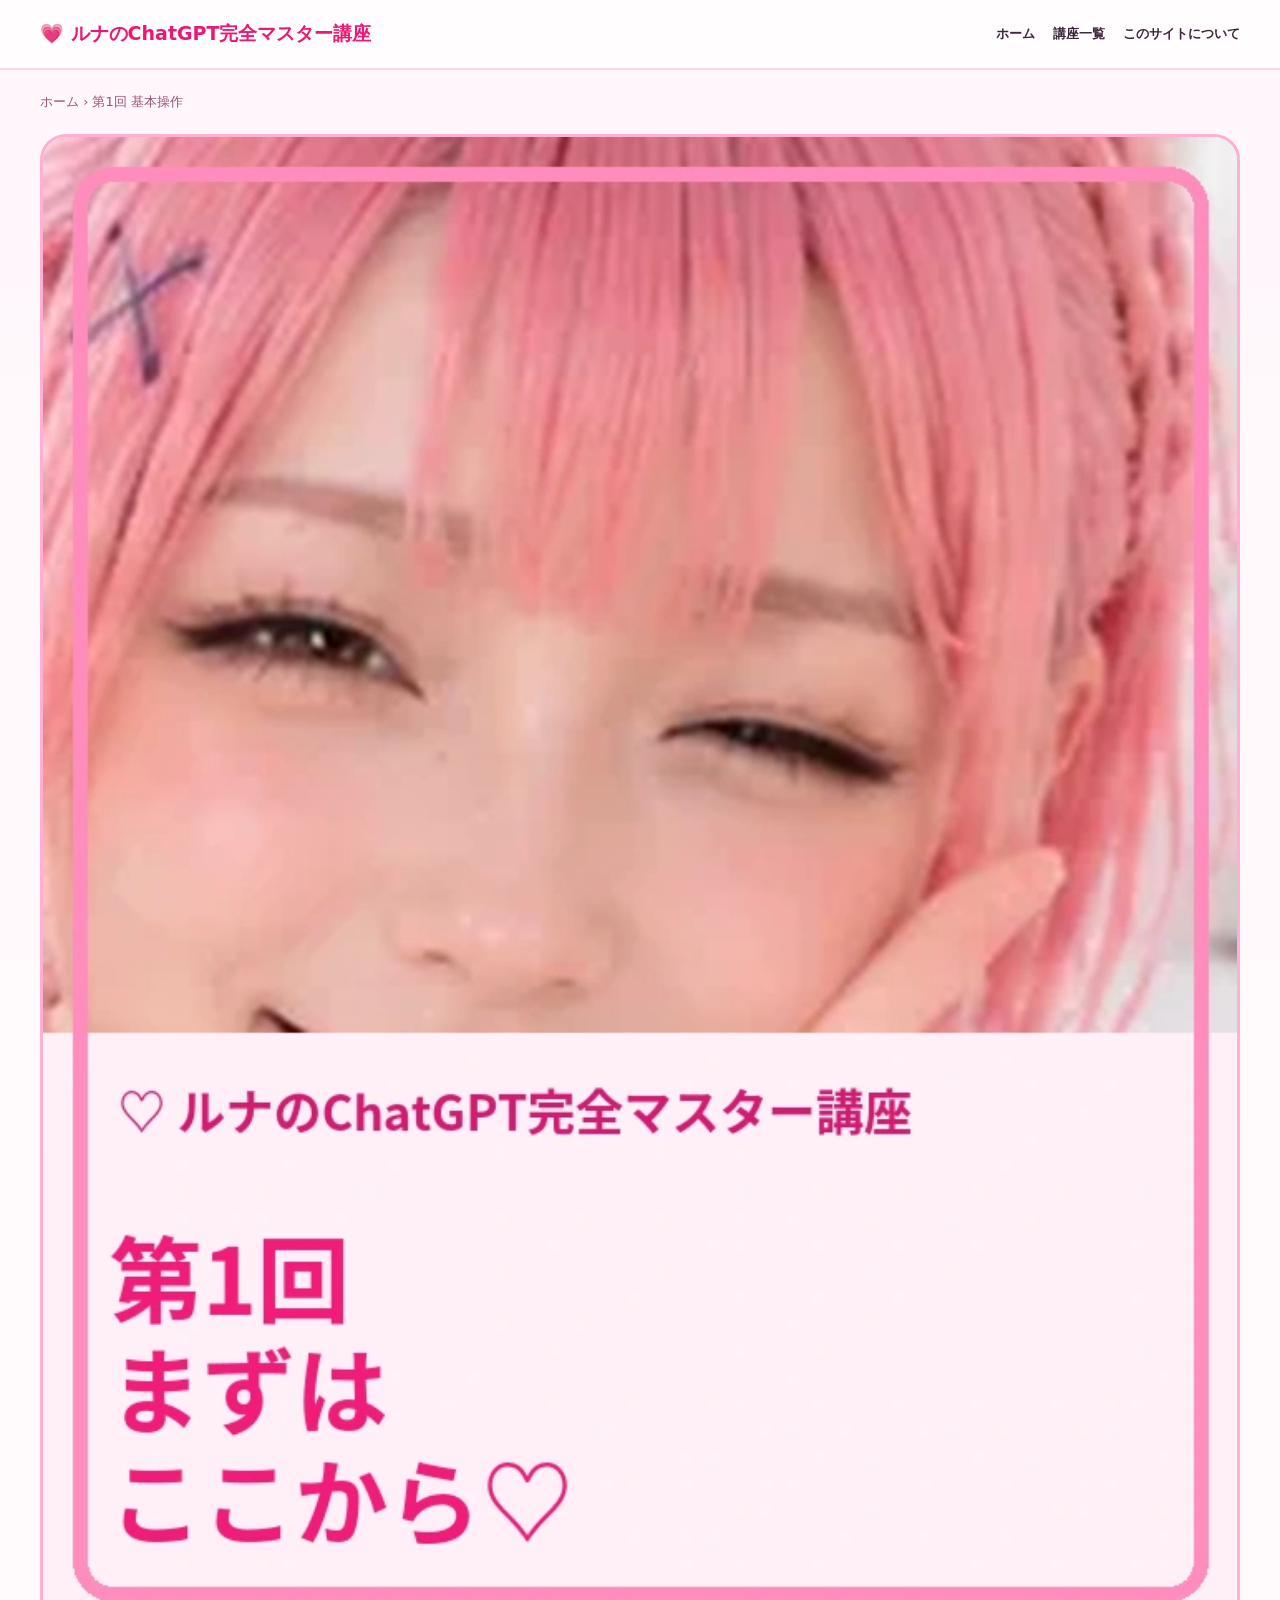
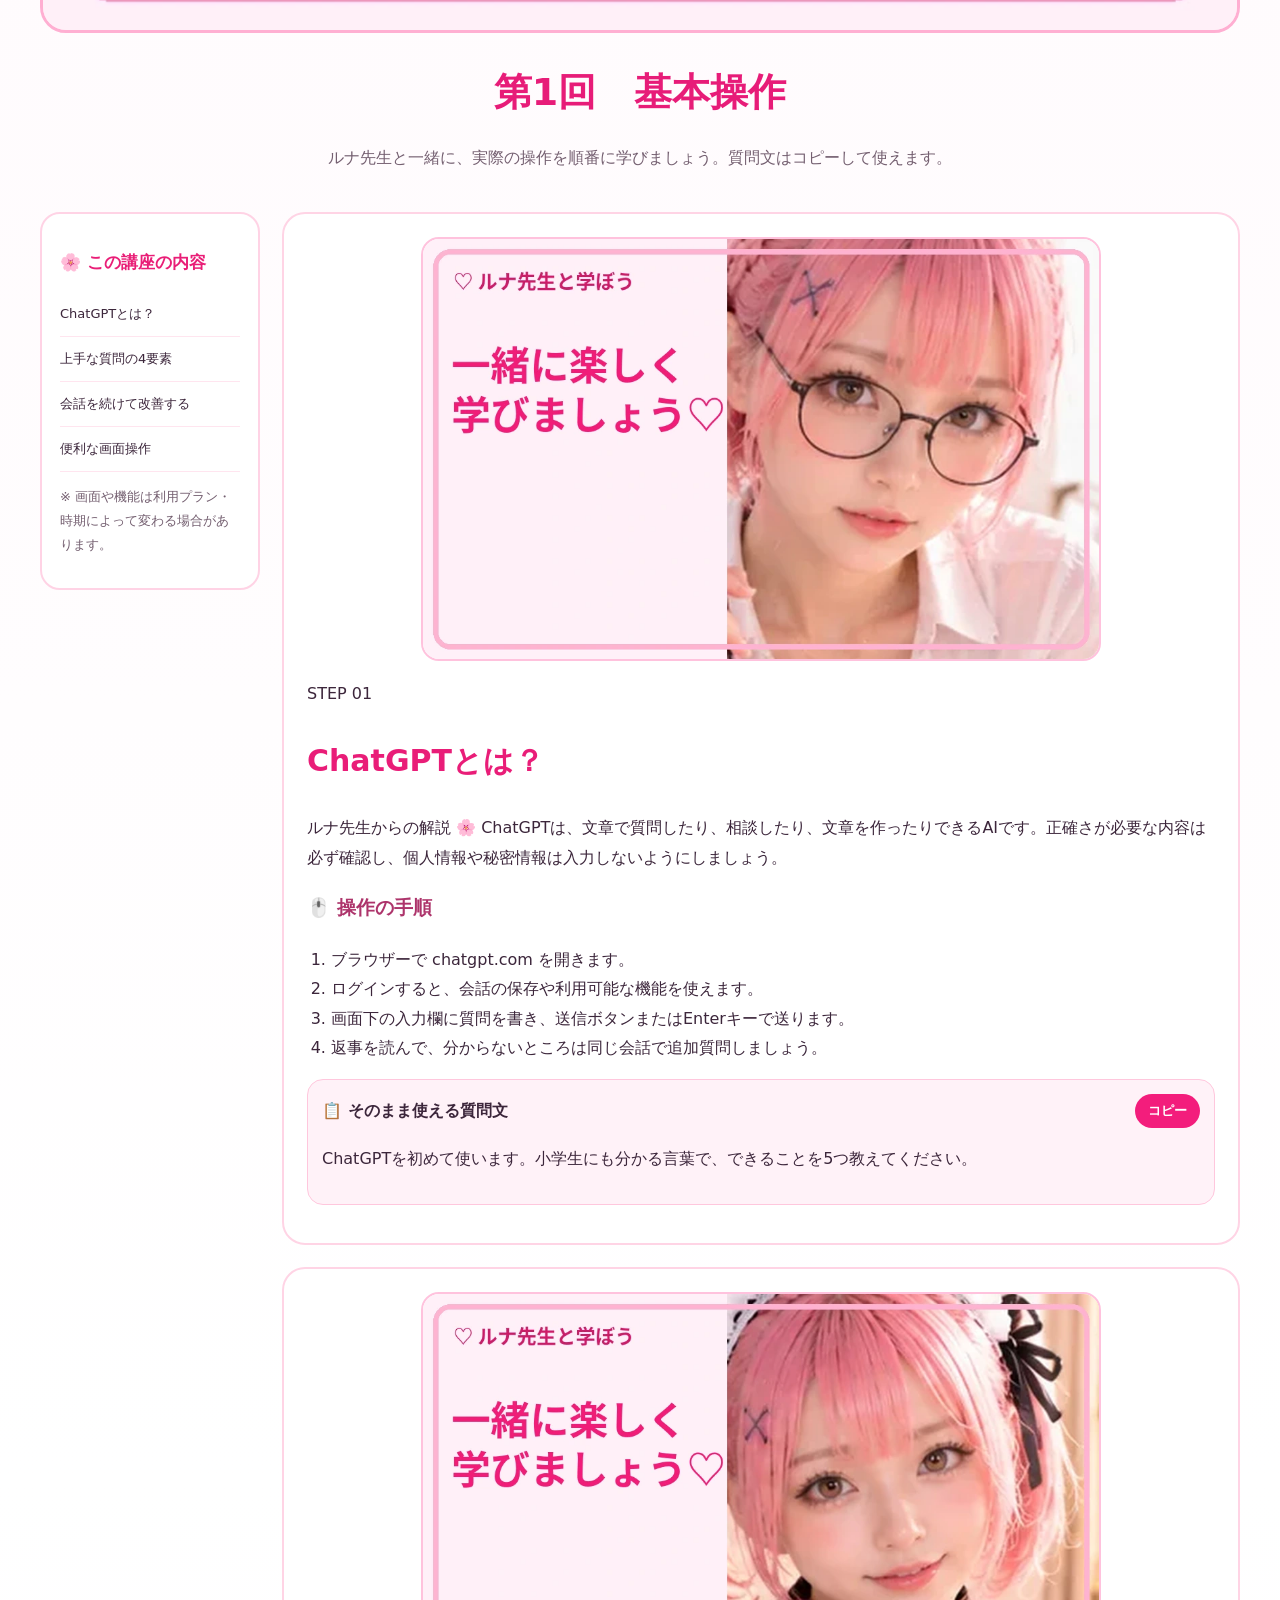
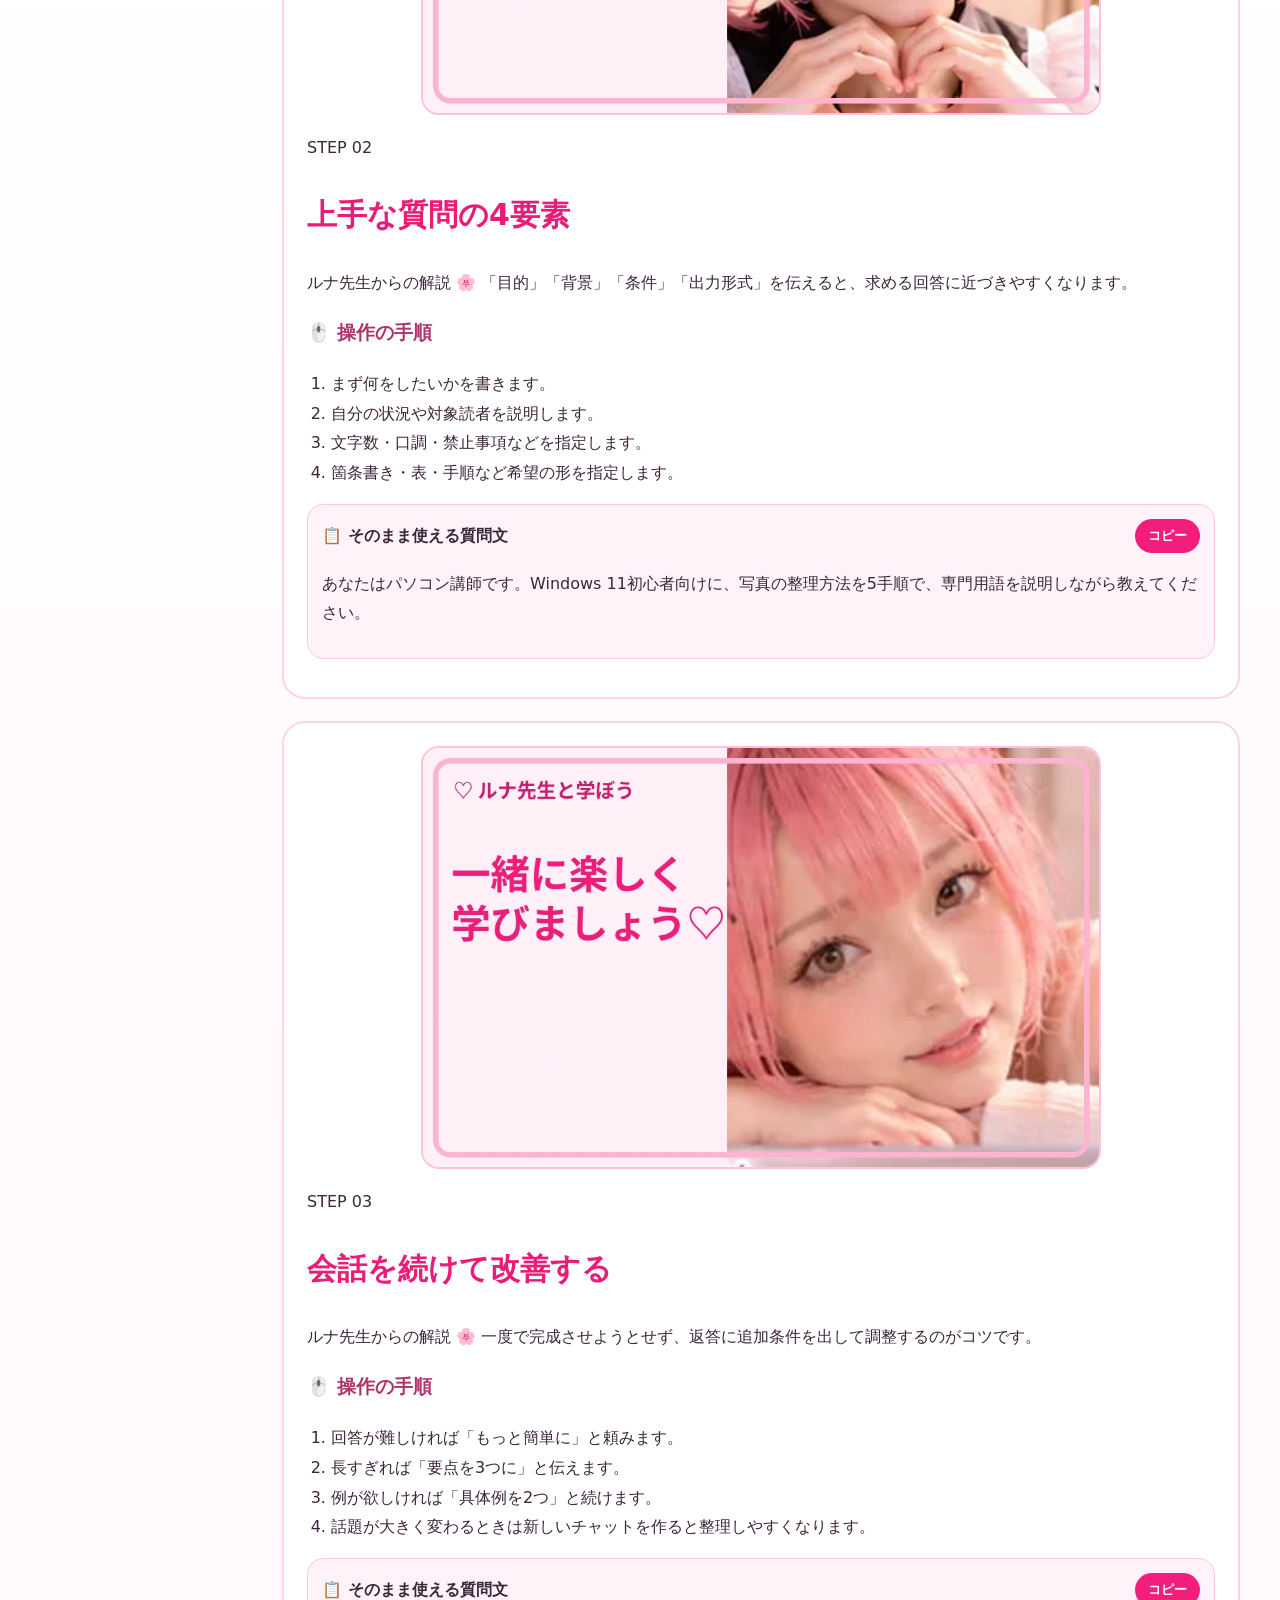
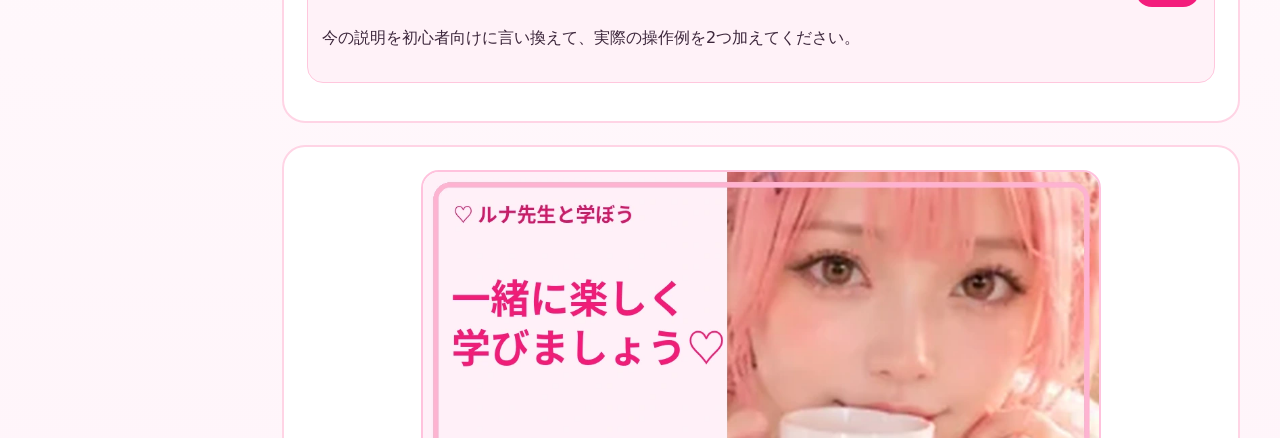
==== commit bdb0d509: "Add files via upload" ====
--- a/lesson-1.html
+++ b/lesson-1.html
@@ -1 +1 @@
-<!doctype html><html lang="ja"><head><meta charset="utf-8"><meta name="viewport" content="width=device-width,initial-scale=1"><meta name="theme-color" content="#fff0f7"><meta name="description" content="ルナ先生と学ぶ、初心者向けChatGPTの詳しい使い方講座。"><title>第1回 基本操作｜ルナのChatGPT完全マスター講座</title><link rel="stylesheet" href="style.css"></head><body><header class="top"><div class="wrap bar"><a class="brand" href="index.html">💗 ルナのChatGPT完全マスター講座</a><nav><a href="index.html">ホーム</a><a href="index.html#lessons">講座一覧</a><a href="index.html#about">このサイトについて</a></nav></div></header><main class="wrap"><p class="breadcrumb"><a href="index.html">ホーム</a> › 第1回 基本操作</p><section class="lesson-hero"><img src="hero-1.webp" alt="第1回 基本操作 ルナ先生"></section><section class="lesson-intro"><h1>第1回　基本操作</h1><p>ルナ先生と一緒に、実際の操作を順番に学びましょう。質問文はコピーして使えます。</p></section><div class="lesson-layout"><aside class="toc"><h2>🌸 この講座の内容</h2><a href="#topic-1">ChatGPTとは？</a><a href="#topic-2">上手な質問の4要素</a><a href="#topic-3">会話を続けて改善する</a><a href="#topic-4">便利な画面操作</a><p class="mini">※ 画面や機能は利用プラン・時期によって変わる場合があります。</p></aside><div class="topics"><section class="topic" id="topic-1"><div class="topic-photo"><img src="support-03.webp" loading="lazy" alt="ルナ先生からの学習メッセージ"></div><div class="topic-body"><span class="kicker">STEP 01</span><h2>ChatGPTとは？</h2><p class="explain">ルナ先生からの解説 🌸 ChatGPTは、文章で質問したり、相談したり、文章を作ったりできるAIです。正確さが必要な内容は必ず確認し、個人情報や秘密情報は入力しないようにしましょう。</p><h3>🖱️ 操作の手順</h3><ol><li>ブラウザーで chatgpt.com を開きます。</li><li>ログインすると、会話の保存や利用可能な機能を使えます。</li><li>画面下の入力欄に質問を書き、送信ボタンまたはEnterキーで送ります。</li><li>返事を読んで、分からないところは同じ会話で追加質問しましょう。</li></ol><div class="prompt"><div class="prompt-top"><strong>📋 そのまま使える質問文</strong><button class="copy" data-copy="1">コピー</button></div><p>ChatGPTを初めて使います。小学生にも分かる言葉で、できることを5つ教えてください。</p></div></div></section><section class="topic" id="topic-2"><div class="topic-photo"><img src="support-04.webp" loading="lazy" alt="ルナ先生からの学習メッセージ"></div><div class="topic-body"><span class="kicker">STEP 02</span><h2>上手な質問の4要素</h2><p class="explain">ルナ先生からの解説 🌸 「目的」「背景」「条件」「出力形式」を伝えると、求める回答に近づきやすくなります。</p><h3>🖱️ 操作の手順</h3><ol><li>まず何をしたいかを書きます。</li><li>自分の状況や対象読者を説明します。</li><li>文字数・口調・禁止事項などを指定します。</li><li>箇条書き・表・手順など希望の形を指定します。</li></ol><div class="prompt"><div class="prompt-top"><strong>📋 そのまま使える質問文</strong><button class="copy" data-copy="1">コピー</button></div><p>あなたはパソコン講師です。Windows 11初心者向けに、写真の整理方法を5手順で、専門用語を説明しながら教えてください。</p></div></div></section><section class="topic" id="topic-3"><div class="topic-photo"><img src="support-05.webp" loading="lazy" alt="ルナ先生からの学習メッセージ"></div><div class="topic-body"><span class="kicker">STEP 03</span><h2>会話を続けて改善する</h2><p class="explain">ルナ先生からの解説 🌸 一度で完成させようとせず、返答に追加条件を出して調整するのがコツです。</p><h3>🖱️ 操作の手順</h3><ol><li>回答が難しければ「もっと簡単に」と頼みます。</li><li>長すぎれば「要点を3つに」と伝えます。</li><li>例が欲しければ「具体例を2つ」と続けます。</li><li>話題が大きく変わるときは新しいチャットを作ると整理しやすくなります。</li></ol><div class="prompt"><div class="prompt-top"><strong>📋 そのまま使える質問文</strong><button class="copy" data-copy="1">コピー</button></div><p>今の説明を初心者向けに言い換えて、実際の操作例を2つ加えてください。</p></div></div></section><section class="topic" id="topic-4"><div class="topic-photo"><img src="support-06.webp" loading="lazy" alt="ルナ先生からの学習メッセージ"></div><div class="topic-body"><span class="kicker">STEP 04</span><h2>便利な画面操作</h2><p class="explain">ルナ先生からの解説 🌸 会話履歴、添付、コピー、音声などは利用環境やプランで表示が異なる場合があります。</p><h3>🖱️ 操作の手順</h3><ol><li>画面左側から過去の会話を開けるか確認します。</li><li>必要なら新しいチャットを開始します。</li><li>回答のコピーボタンで文章をコピーします。</li><li>ファイルや写真を使う場合は入力欄付近の追加ボタンを探します。</li></ol><div class="prompt"><div class="prompt-top"><strong>📋 そのまま使える質問文</strong><button class="copy" data-copy="1">コピー</button></div><p>この画面で使える機能を、初心者向けチェックリストで説明してください。</p></div></div></section></div></div><div class="next"><a href="index.html">← トップへ</a><a href="lesson-2.html">次の講座 →</a></div></main><footer>© ルナのChatGPT完全マスター講座 ｜ 初心者にもわかりやすく、一緒に学びましょう ♡</footer><script src="app.js"></script></body></html>+<!doctype html><html lang="ja"><head><meta charset="utf-8"><meta name="viewport" content="width=device-width,initial-scale=1"><meta name="theme-color" content="#fff0f7"><meta name="description" content="ルナ先生と学ぶ、初心者向けChatGPTの詳しい使い方講座。"><title>第1回 基本操作｜ルナのChatGPT完全マスター講座</title><link rel="stylesheet" href="style.css"></head><body><header class="top"><div class="wrap bar"><a class="brand" href="index.html">💗 ルナのChatGPT完全マスター講座</a><nav><a href="index.html">ホーム</a><a href="index.html#lessons">講座一覧</a><a href="index.html#about">このサイトについて</a></nav></div></header><main class="wrap"><p class="breadcrumb"><a href="index.html">ホーム</a> › 第1回 基本操作</p><section class="lesson-hero"><picture><source media="(max-width: 700px)" srcset="hero-1-mobile.webp"><img src="hero-1.webp" alt="第1回 基本操作 ルナ先生"></picture></section><section class="lesson-intro"><h1>第1回　基本操作</h1><p>ルナ先生と一緒に、実際の操作を順番に学びましょう。質問文はコピーして使えます。</p></section><div class="lesson-layout"><aside class="toc"><h2>🌸 この講座の内容</h2><a href="#topic-1">ChatGPTとは？</a><a href="#topic-2">上手な質問の4要素</a><a href="#topic-3">会話を続けて改善する</a><a href="#topic-4">便利な画面操作</a><p class="mini">※ 画面や機能は利用プラン・時期によって変わる場合があります。</p></aside><div class="topics"><section class="topic" id="topic-1"><div class="topic-photo"><img src="support-03.webp" loading="lazy" alt="ルナ先生からの学習メッセージ"></div><div class="topic-body"><span class="kicker">STEP 01</span><h2>ChatGPTとは？</h2><p class="explain">ルナ先生からの解説 🌸 ChatGPTは、文章で質問したり、相談したり、文章を作ったりできるAIです。正確さが必要な内容は必ず確認し、個人情報や秘密情報は入力しないようにしましょう。</p><h3>🖱️ 操作の手順</h3><ol><li>ブラウザーで chatgpt.com を開きます。</li><li>ログインすると、会話の保存や利用可能な機能を使えます。</li><li>画面下の入力欄に質問を書き、送信ボタンまたはEnterキーで送ります。</li><li>返事を読んで、分からないところは同じ会話で追加質問しましょう。</li></ol><div class="prompt"><div class="prompt-top"><strong>📋 そのまま使える質問文</strong><button class="copy" data-copy="1">コピー</button></div><p>ChatGPTを初めて使います。小学生にも分かる言葉で、できることを5つ教えてください。</p></div></div></section><section class="topic" id="topic-2"><div class="topic-photo"><img src="support-04.webp" loading="lazy" alt="ルナ先生からの学習メッセージ"></div><div class="topic-body"><span class="kicker">STEP 02</span><h2>上手な質問の4要素</h2><p class="explain">ルナ先生からの解説 🌸 「目的」「背景」「条件」「出力形式」を伝えると、求める回答に近づきやすくなります。</p><h3>🖱️ 操作の手順</h3><ol><li>まず何をしたいかを書きます。</li><li>自分の状況や対象読者を説明します。</li><li>文字数・口調・禁止事項などを指定します。</li><li>箇条書き・表・手順など希望の形を指定します。</li></ol><div class="prompt"><div class="prompt-top"><strong>📋 そのまま使える質問文</strong><button class="copy" data-copy="1">コピー</button></div><p>あなたはパソコン講師です。Windows 11初心者向けに、写真の整理方法を5手順で、専門用語を説明しながら教えてください。</p></div></div></section><section class="topic" id="topic-3"><div class="topic-photo"><img src="support-05.webp" loading="lazy" alt="ルナ先生からの学習メッセージ"></div><div class="topic-body"><span class="kicker">STEP 03</span><h2>会話を続けて改善する</h2><p class="explain">ルナ先生からの解説 🌸 一度で完成させようとせず、返答に追加条件を出して調整するのがコツです。</p><h3>🖱️ 操作の手順</h3><ol><li>回答が難しければ「もっと簡単に」と頼みます。</li><li>長すぎれば「要点を3つに」と伝えます。</li><li>例が欲しければ「具体例を2つ」と続けます。</li><li>話題が大きく変わるときは新しいチャットを作ると整理しやすくなります。</li></ol><div class="prompt"><div class="prompt-top"><strong>📋 そのまま使える質問文</strong><button class="copy" data-copy="1">コピー</button></div><p>今の説明を初心者向けに言い換えて、実際の操作例を2つ加えてください。</p></div></div></section><section class="topic" id="topic-4"><div class="topic-photo"><img src="support-06.webp" loading="lazy" alt="ルナ先生からの学習メッセージ"></div><div class="topic-body"><span class="kicker">STEP 04</span><h2>便利な画面操作</h2><p class="explain">ルナ先生からの解説 🌸 会話履歴、添付、コピー、音声などは利用環境やプランで表示が異なる場合があります。</p><h3>🖱️ 操作の手順</h3><ol><li>画面左側から過去の会話を開けるか確認します。</li><li>必要なら新しいチャットを開始します。</li><li>回答のコピーボタンで文章をコピーします。</li><li>ファイルや写真を使う場合は入力欄付近の追加ボタンを探します。</li></ol><div class="prompt"><div class="prompt-top"><strong>📋 そのまま使える質問文</strong><button class="copy" data-copy="1">コピー</button></div><p>この画面で使える機能を、初心者向けチェックリストで説明してください。</p></div></div></section></div></div><div class="next"><a href="index.html">← トップへ</a><a href="lesson-2.html">次の講座 →</a></div></main><footer>© ルナのChatGPT完全マスター講座 ｜ 初心者にもわかりやすく、一緒に学びましょう ♡</footer><script src="app.js"></script></body></html>
--- a/style.css
+++ b/style.css
@@ -1,2 +1,10 @@
 
 :root{--pink:#f31d7c;--ink:#3c263b;--muted:#745f70;--line:#ffb7d4}*{box-sizing:border-box}html{scroll-behavior:smooth}body{margin:0;background:linear-gradient(180deg,#fff7fb,#fff,#fff1f8);font-family:system-ui,"Noto Sans JP",sans-serif;color:var(--ink);line-height:1.85}a{text-decoration:none;color:inherit}img{display:block;width:100%;height:auto}button{cursor:pointer}.wrap{width:min(1200px,calc(100% - 36px));margin:auto}.top{position:sticky;top:0;z-index:20;background:#fffdfef2;border-bottom:2px solid #ffd6e6;backdrop-filter:blur(10px)}.bar{display:flex;justify-content:space-between;align-items:center;min-height:68px;gap:16px}.brand{font-size:clamp(14px,1.6vw,19px);font-weight:900;color:#ec1974}nav{display:flex;gap:18px;flex-wrap:wrap;font-size:13px;font-weight:800}nav a:hover{color:var(--pink)}.hero{margin-top:18px;position:relative;border:3px solid #ff9bc7;border-radius:28px;overflow:hidden;background:#ffe7f2}.hero img{width:100%;height:auto}.hero-action{position:absolute;left:5%;bottom:7%;background:#f51b80;color:#fff;padding:13px 30px;border-radius:30px;font-weight:900;box-shadow:0 8px 22px #f24a8a66}.section-title{text-align:center;color:#e91c76;font-size:clamp(24px,3vw,34px);margin:45px 0 4px}.lead{text-align:center;color:var(--muted);margin:0 0 22px}.intro{display:grid;grid-template-columns:38% 1fr;gap:22px;align-items:center;background:#fff;border:2px solid #ffc6de;border-radius:24px;padding:15px;margin-top:24px}.intro img{border-radius:17px}.intro h2{color:var(--pink);margin:0 0 8px}.intro p{margin:0}.cards{display:grid;grid-template-columns:repeat(4,minmax(0,1fr));gap:18px}.lesson-card{background:#fff;border:2px solid #ffb8d6;border-radius:19px;overflow:hidden;box-shadow:0 7px 22px #f7afc94a;transition:transform .2s}.lesson-card:hover{transform:translateY(-5px)}.lesson-card img{width:100%;aspect-ratio:900/560;object-fit:cover}.card-body{padding:13px 16px 18px}.num{color:#f31d7c;font-size:13px;font-weight:900}.card-body h3{margin:2px 0 4px;font-size:18px}.card-body p{font-size:13px;color:var(--muted);margin:0 0 10px}.cta{display:inline-block;background:#f51b7e;color:#fff;font-weight:800;border-radius:30px;padding:8px 19px;font-size:13px}.closing{margin:55px auto;background:#fff0f7;border:2px solid #ffc4dd;border-radius:24px;padding:18px;display:grid;grid-template-columns:37% 1fr;gap:22px;align-items:center}.closing img{border-radius:17px}.closing h2{color:var(--pink)}footer{border-top:1px solid #ffd2e3;text-align:center;padding:28px;color:#806d7c;font-size:13px}.breadcrumb{margin:20px 0;color:#9b5378;font-size:13px}.lesson-hero{border:3px solid #ffafd2;border-radius:26px;overflow:hidden;background:#ffe6f1}.lesson-hero img{width:100%;height:auto}.lesson-intro{text-align:center;padding:24px 0}.lesson-intro h1{color:#e71c78;font-size:clamp(25px,3vw,38px);margin:0}.lesson-intro p{color:var(--muted)}.lesson-layout{display:grid;grid-template-columns:220px minmax(0,1fr);gap:22px;align-items:start}.toc{position:sticky;top:85px;background:#fff;border:2px solid #ffd3e5;border-radius:20px;padding:18px}.toc h2{font-size:17px;color:#e91e77}.toc a{display:block;border-bottom:1px solid #ffe5ef;padding:10px 0;font-size:13px}.topics{display:grid;gap:22px}.topic{scroll-margin-top:90px;background:#fff;border:2px solid #ffd4e5;border-radius:23px;padding:23px;overflow:hidden}.topic-photo{width:100%;max-width:680px;margin:0 auto 18px}.topic-photo img{border-radius:18px;border:2px solid #ffc2dd;aspect-ratio:760/530;object-fit:cover}.topic-body h2{color:#e91d78;font-size:clamp(22px,2.5vw,30px)}.topic-body h3{color:#ad346b}.topic-body p,.topic-body li{overflow-wrap:anywhere}.topic-body ol{padding-left:24px}.prompt{background:#fff2f8;border:1px solid #ffc7dd;border-radius:16px;padding:14px;margin:15px 0}.prompt-top{display:flex;justify-content:space-between;gap:12px;align-items:center}.prompt p{white-space:pre-wrap;overflow-wrap:anywhere}.copy{border:0;background:#f31d7c;color:#fff;border-radius:18px;padding:8px 13px;font-weight:800}.next{margin:30px 0;padding:24px;border-radius:22px;background:#ffe8f2;display:flex;justify-content:space-between;gap:14px;flex-wrap:wrap}.next a{color:#e91d78;font-weight:900}.mini{font-size:13px;color:var(--muted)}@media(max-width:900px){.cards{grid-template-columns:repeat(2,1fr)}.lesson-layout{grid-template-columns:1fr}.toc{position:static}.hero-action{font-size:12px;padding:9px 17px}}@media(max-width:550px){.wrap{width:min(100% - 22px,1200px)}.bar{flex-direction:column;align-items:flex-start;padding:9px 0;gap:5px}nav{font-size:11px;gap:12px}.hero{margin-top:12px;border-radius:16px}.hero img{min-height:280px;object-fit:cover;object-position:36% center}.hero-action{bottom:4%;left:4%;font-size:11px;padding:8px 12px}.intro,.closing{grid-template-columns:1fr}.cards{gap:10px}.card-body{padding:9px}.card-body h3{font-size:15px}.card-body p{font-size:12px}.lesson-card img{aspect-ratio:900/560}.topic{padding:14px}.topic-photo img{border-radius:12px}.lesson-hero{border-radius:16px}.lesson-hero img{min-height:245px;object-fit:cover;object-position:35% center}.section-title{margin-top:28px}.cta{padding:7px 11px;font-size:12px}}
+
+/* 2026-10: responsive photos with embedded text; never crop */
+.hero img,.lesson-hero img,.lesson-card img,.intro img,.closing img,.topic-photo img{width:100%!important;height:auto!important;min-height:0!important;max-height:none!important;aspect-ratio:auto!important;object-fit:contain!important;object-position:center!important}
+.hero picture,.lesson-hero picture{display:block;width:100%}
+.hero-action{position:static;display:inline-flex;margin:12px 20px 20px}
+.hero,.lesson-hero{overflow:hidden}
+@media(max-width:700px){.wrap{width:calc(100% - 24px)}.cards{grid-template-columns:1fr!important;gap:18px}.lesson-card img{width:100%}.intro,.closing{grid-template-columns:1fr!important}.bar{min-height:auto}.hero{margin-top:14px}.hero-action{margin:10px 14px 16px}.lesson-layout{grid-template-columns:1fr}.topic-photo{max-width:100%}.brand{font-size:15px}nav{font-size:12px}.section-title{font-size:25px}.card-body h3{font-size:19px}}
+@media(min-width:701px) and (max-width:1000px){.cards{grid-template-columns:repeat(2,minmax(0,1fr))}}
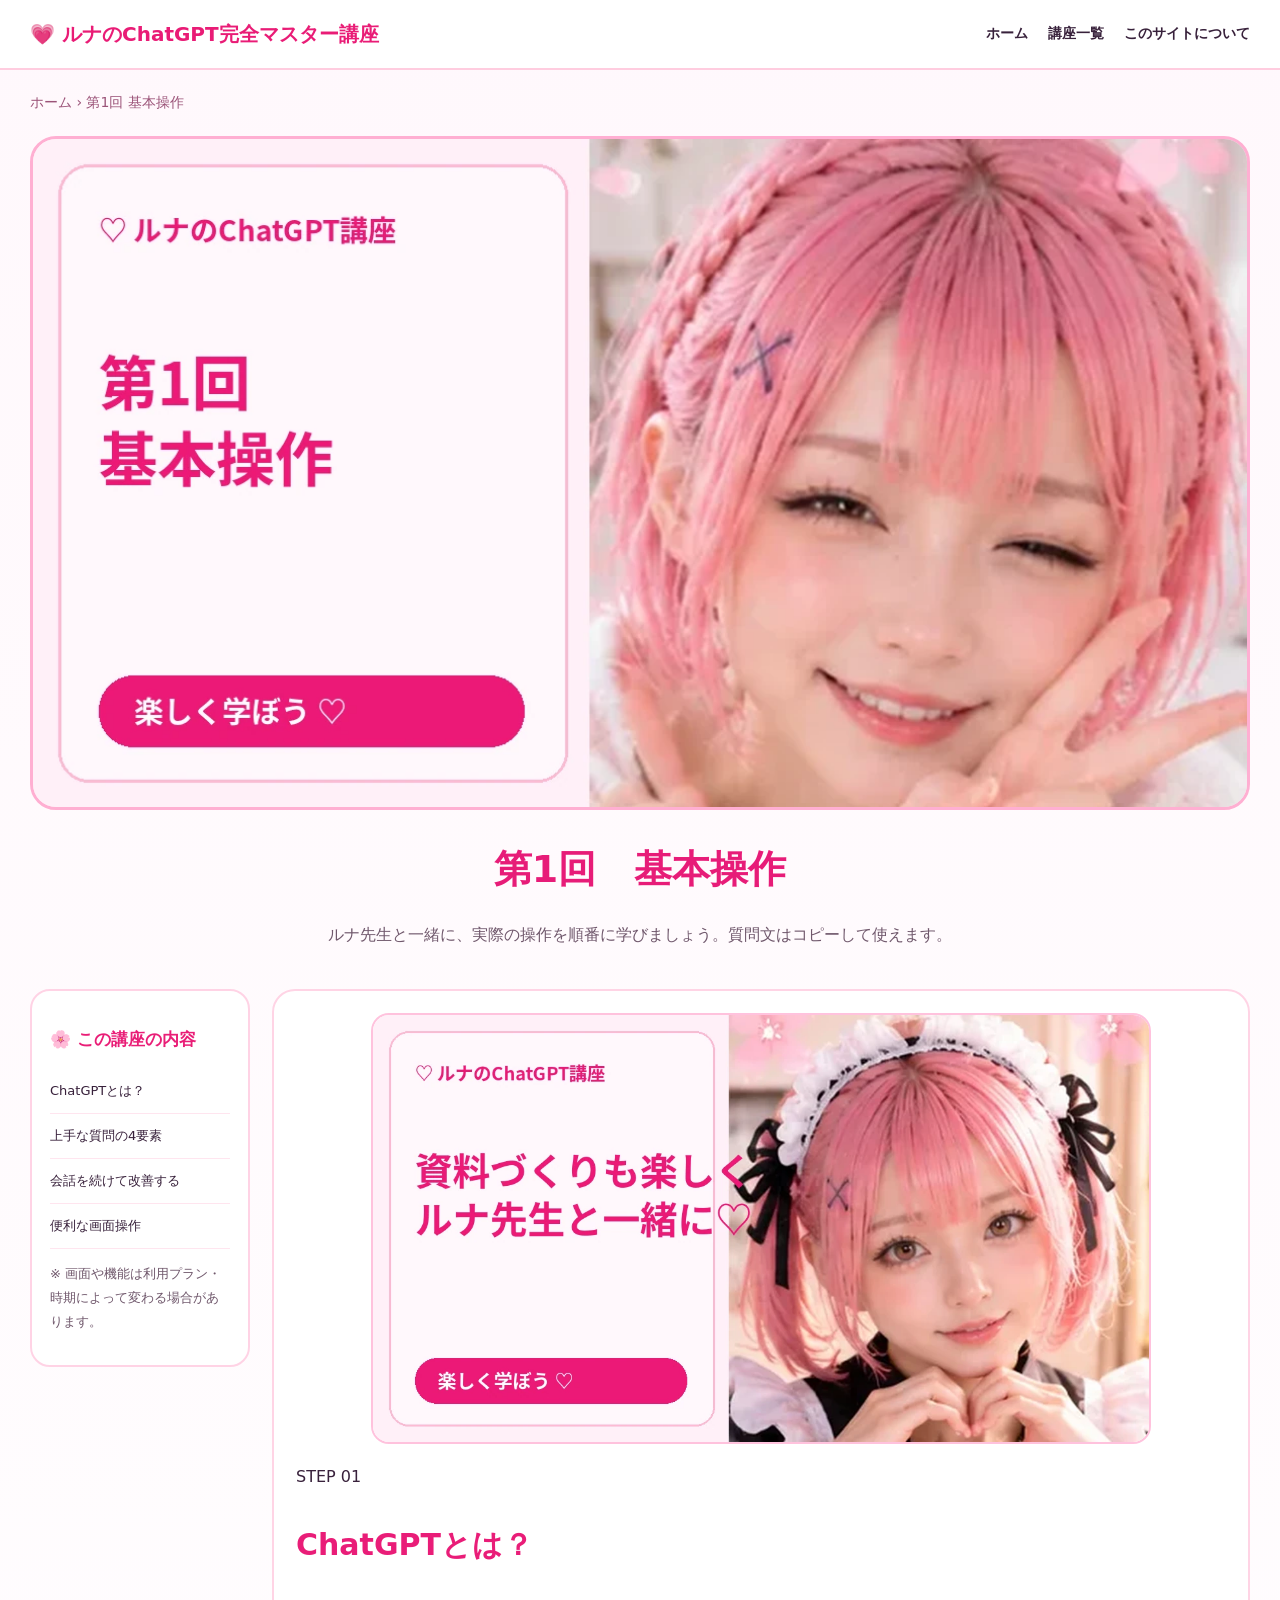
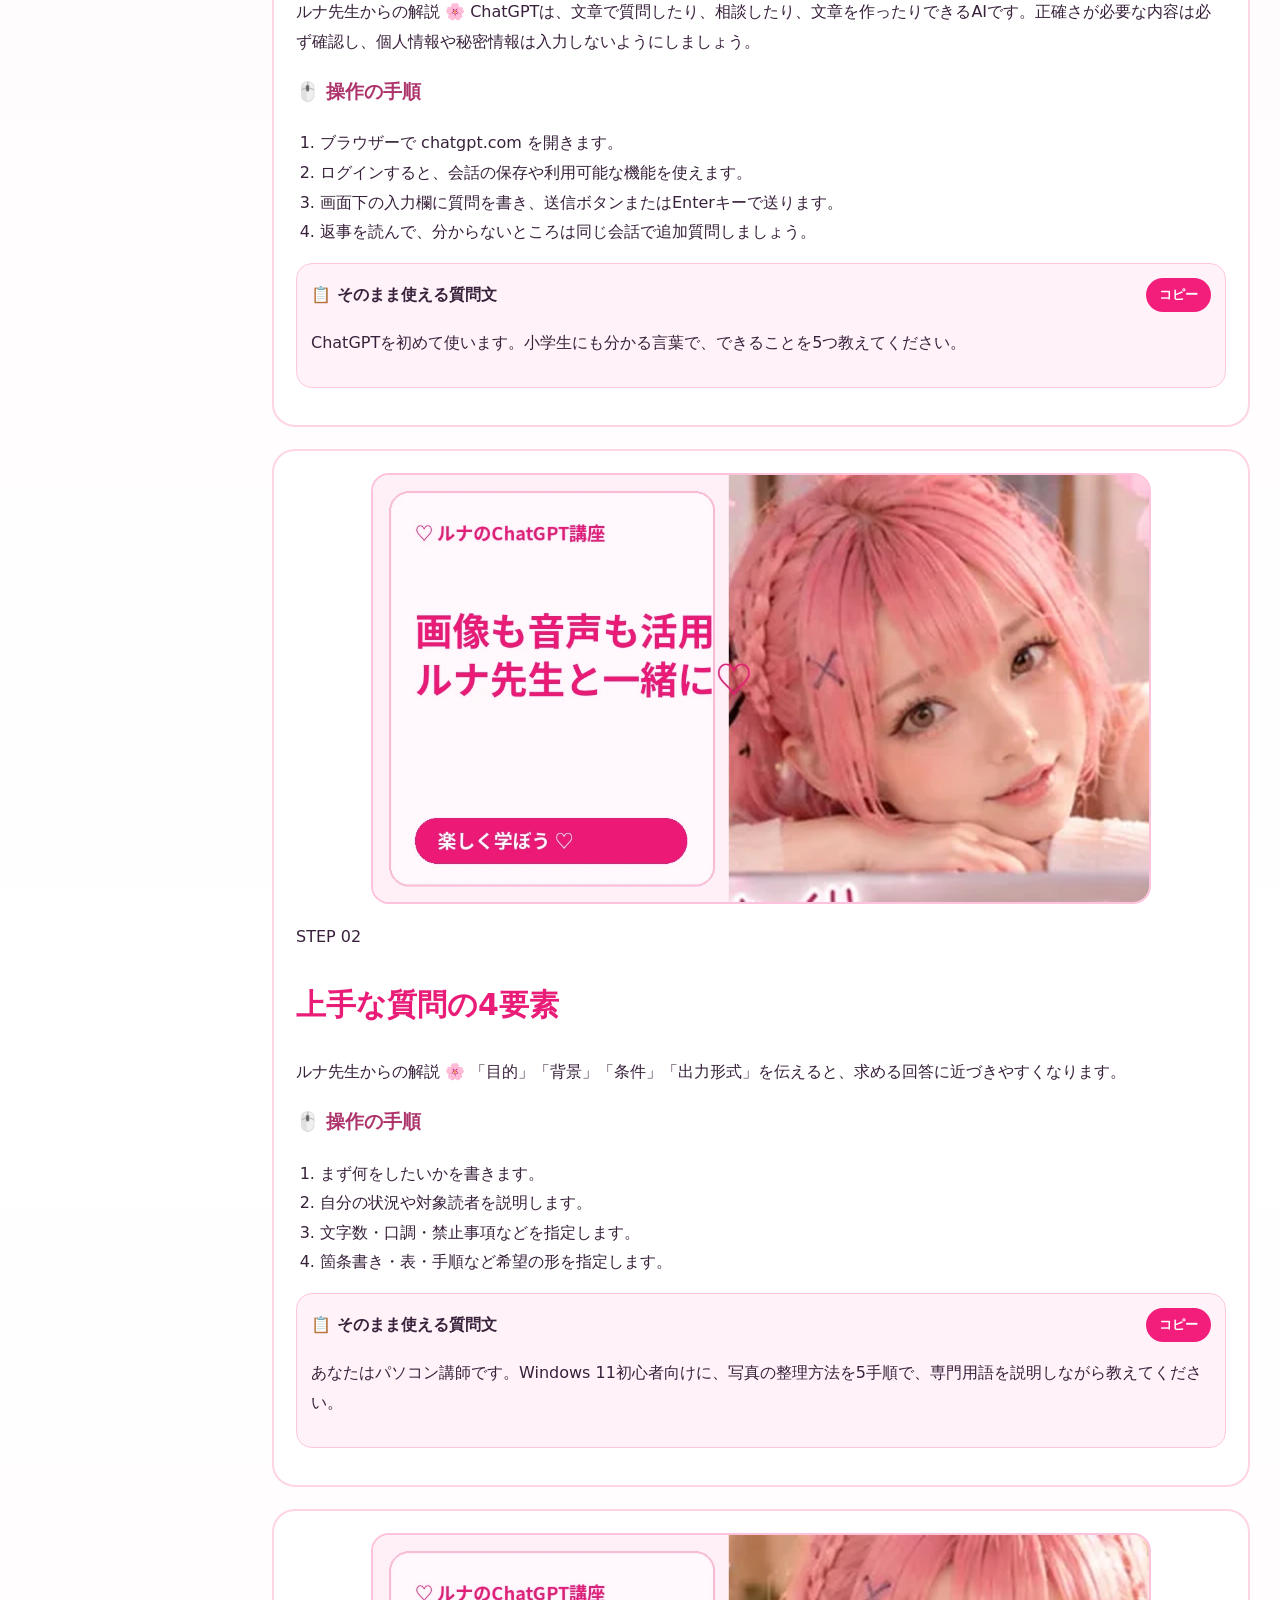
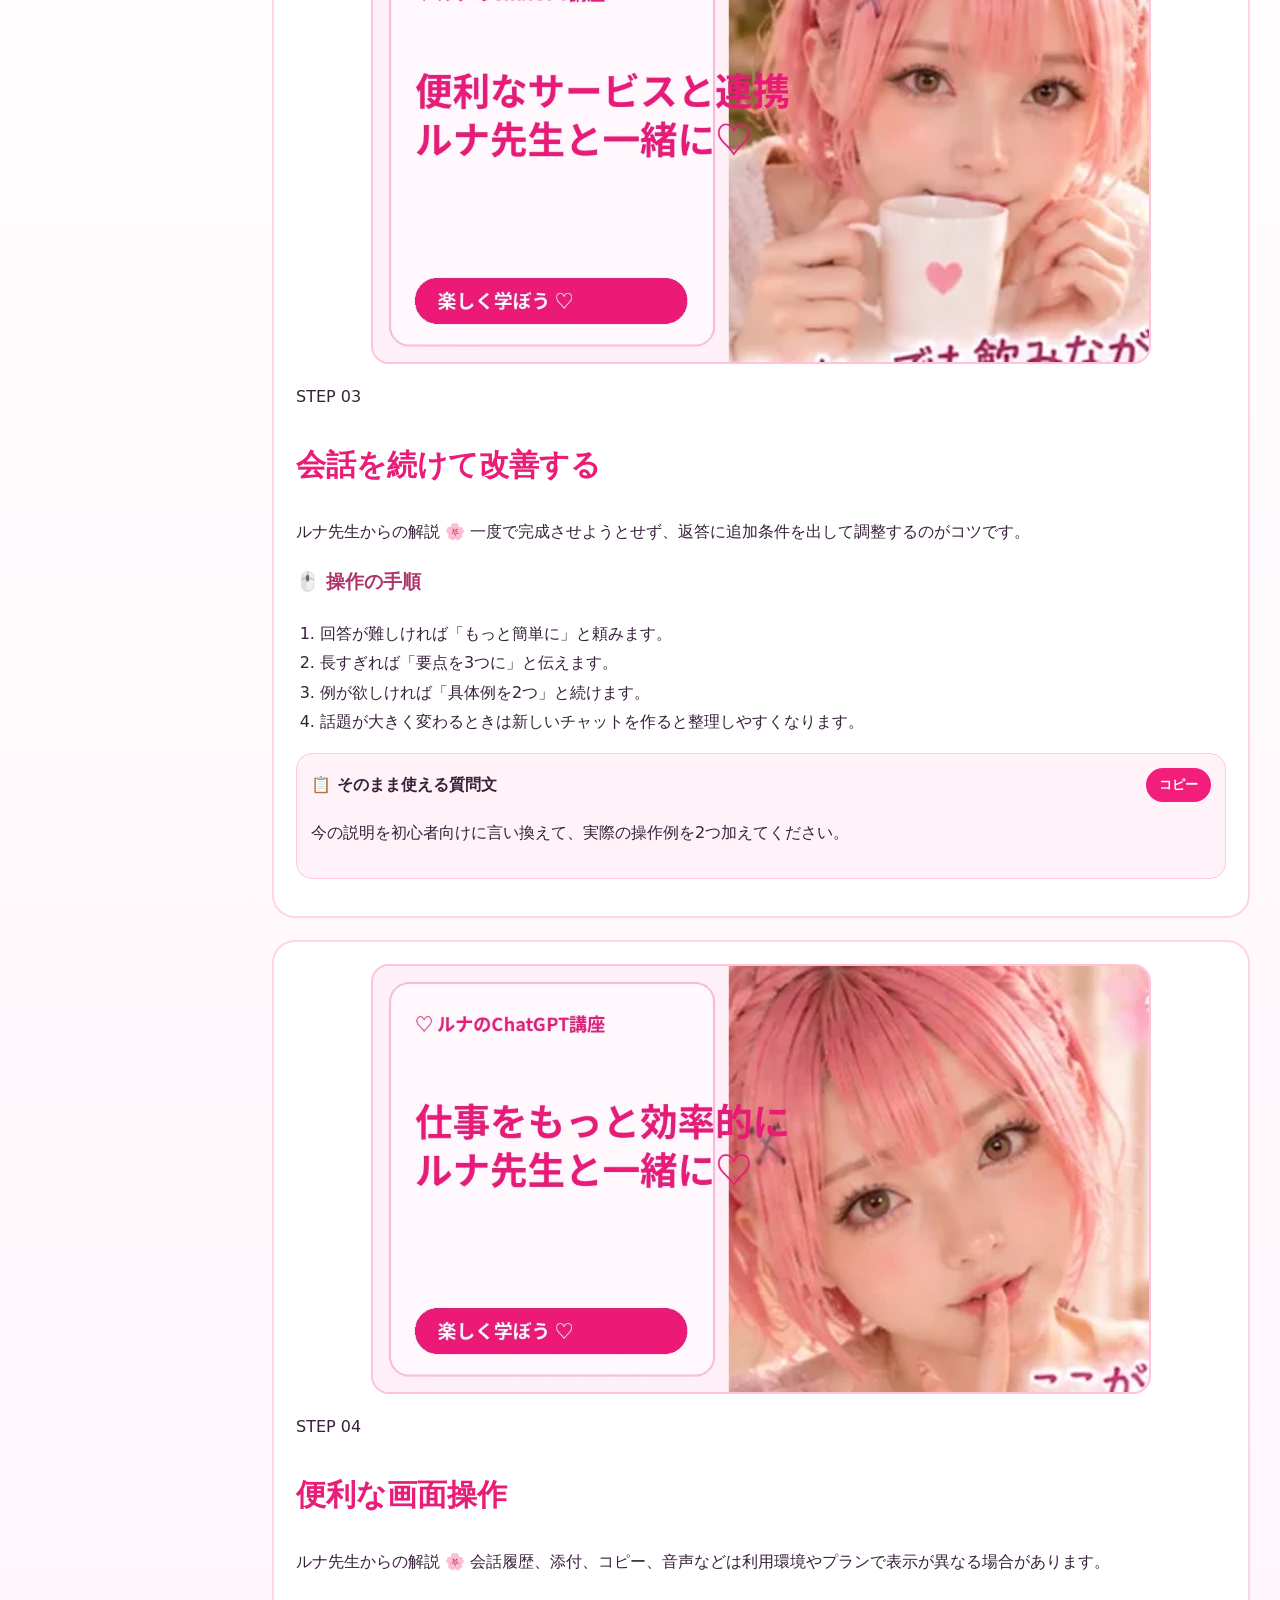
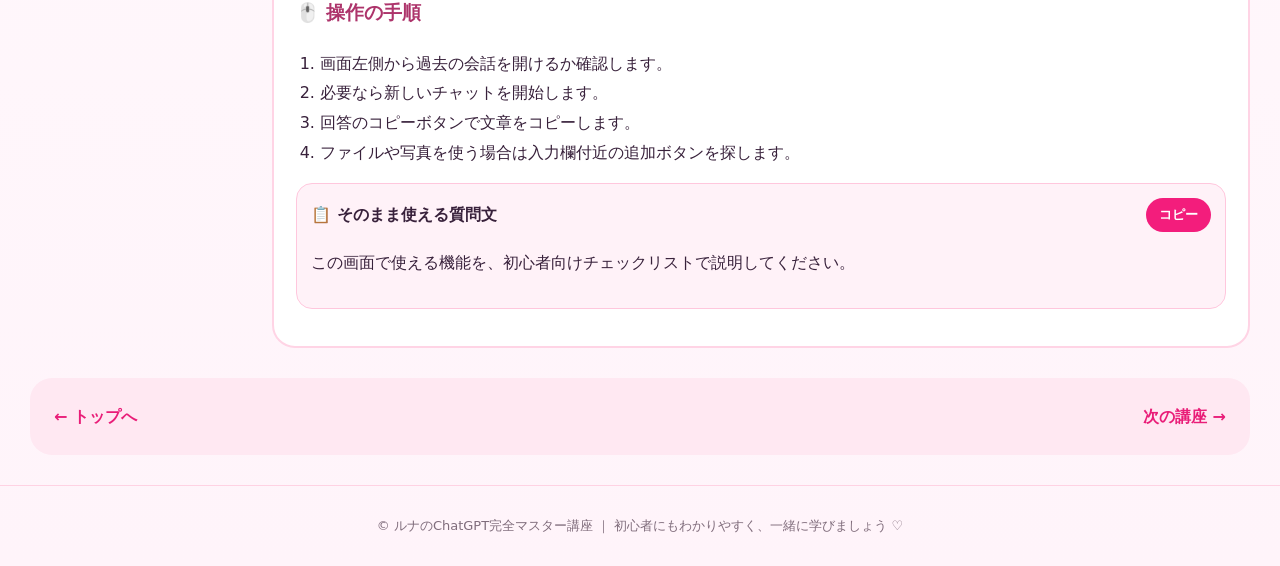
==== commit e31c4fad: "Add files via upload" ====
--- a/lesson-1.html
+++ b/lesson-1.html
@@ -1 +1 @@
-<!doctype html><html lang="ja"><head><meta charset="utf-8"><meta name="viewport" content="width=device-width,initial-scale=1"><meta name="theme-color" content="#fff0f7"><meta name="description" content="ルナ先生と学ぶ、初心者向けChatGPTの詳しい使い方講座。"><title>第1回 基本操作｜ルナのChatGPT完全マスター講座</title><link rel="stylesheet" href="style.css"></head><body><header class="top"><div class="wrap bar"><a class="brand" href="index.html">💗 ルナのChatGPT完全マスター講座</a><nav><a href="index.html">ホーム</a><a href="index.html#lessons">講座一覧</a><a href="index.html#about">このサイトについて</a></nav></div></header><main class="wrap"><p class="breadcrumb"><a href="index.html">ホーム</a> › 第1回 基本操作</p><section class="lesson-hero"><picture><source media="(max-width: 700px)" srcset="hero-1-mobile.webp"><img src="hero-1.webp" alt="第1回 基本操作 ルナ先生"></picture></section><section class="lesson-intro"><h1>第1回　基本操作</h1><p>ルナ先生と一緒に、実際の操作を順番に学びましょう。質問文はコピーして使えます。</p></section><div class="lesson-layout"><aside class="toc"><h2>🌸 この講座の内容</h2><a href="#topic-1">ChatGPTとは？</a><a href="#topic-2">上手な質問の4要素</a><a href="#topic-3">会話を続けて改善する</a><a href="#topic-4">便利な画面操作</a><p class="mini">※ 画面や機能は利用プラン・時期によって変わる場合があります。</p></aside><div class="topics"><section class="topic" id="topic-1"><div class="topic-photo"><img src="support-03.webp" loading="lazy" alt="ルナ先生からの学習メッセージ"></div><div class="topic-body"><span class="kicker">STEP 01</span><h2>ChatGPTとは？</h2><p class="explain">ルナ先生からの解説 🌸 ChatGPTは、文章で質問したり、相談したり、文章を作ったりできるAIです。正確さが必要な内容は必ず確認し、個人情報や秘密情報は入力しないようにしましょう。</p><h3>🖱️ 操作の手順</h3><ol><li>ブラウザーで chatgpt.com を開きます。</li><li>ログインすると、会話の保存や利用可能な機能を使えます。</li><li>画面下の入力欄に質問を書き、送信ボタンまたはEnterキーで送ります。</li><li>返事を読んで、分からないところは同じ会話で追加質問しましょう。</li></ol><div class="prompt"><div class="prompt-top"><strong>📋 そのまま使える質問文</strong><button class="copy" data-copy="1">コピー</button></div><p>ChatGPTを初めて使います。小学生にも分かる言葉で、できることを5つ教えてください。</p></div></div></section><section class="topic" id="topic-2"><div class="topic-photo"><img src="support-04.webp" loading="lazy" alt="ルナ先生からの学習メッセージ"></div><div class="topic-body"><span class="kicker">STEP 02</span><h2>上手な質問の4要素</h2><p class="explain">ルナ先生からの解説 🌸 「目的」「背景」「条件」「出力形式」を伝えると、求める回答に近づきやすくなります。</p><h3>🖱️ 操作の手順</h3><ol><li>まず何をしたいかを書きます。</li><li>自分の状況や対象読者を説明します。</li><li>文字数・口調・禁止事項などを指定します。</li><li>箇条書き・表・手順など希望の形を指定します。</li></ol><div class="prompt"><div class="prompt-top"><strong>📋 そのまま使える質問文</strong><button class="copy" data-copy="1">コピー</button></div><p>あなたはパソコン講師です。Windows 11初心者向けに、写真の整理方法を5手順で、専門用語を説明しながら教えてください。</p></div></div></section><section class="topic" id="topic-3"><div class="topic-photo"><img src="support-05.webp" loading="lazy" alt="ルナ先生からの学習メッセージ"></div><div class="topic-body"><span class="kicker">STEP 03</span><h2>会話を続けて改善する</h2><p class="explain">ルナ先生からの解説 🌸 一度で完成させようとせず、返答に追加条件を出して調整するのがコツです。</p><h3>🖱️ 操作の手順</h3><ol><li>回答が難しければ「もっと簡単に」と頼みます。</li><li>長すぎれば「要点を3つに」と伝えます。</li><li>例が欲しければ「具体例を2つ」と続けます。</li><li>話題が大きく変わるときは新しいチャットを作ると整理しやすくなります。</li></ol><div class="prompt"><div class="prompt-top"><strong>📋 そのまま使える質問文</strong><button class="copy" data-copy="1">コピー</button></div><p>今の説明を初心者向けに言い換えて、実際の操作例を2つ加えてください。</p></div></div></section><section class="topic" id="topic-4"><div class="topic-photo"><img src="support-06.webp" loading="lazy" alt="ルナ先生からの学習メッセージ"></div><div class="topic-body"><span class="kicker">STEP 04</span><h2>便利な画面操作</h2><p class="explain">ルナ先生からの解説 🌸 会話履歴、添付、コピー、音声などは利用環境やプランで表示が異なる場合があります。</p><h3>🖱️ 操作の手順</h3><ol><li>画面左側から過去の会話を開けるか確認します。</li><li>必要なら新しいチャットを開始します。</li><li>回答のコピーボタンで文章をコピーします。</li><li>ファイルや写真を使う場合は入力欄付近の追加ボタンを探します。</li></ol><div class="prompt"><div class="prompt-top"><strong>📋 そのまま使える質問文</strong><button class="copy" data-copy="1">コピー</button></div><p>この画面で使える機能を、初心者向けチェックリストで説明してください。</p></div></div></section></div></div><div class="next"><a href="index.html">← トップへ</a><a href="lesson-2.html">次の講座 →</a></div></main><footer>© ルナのChatGPT完全マスター講座 ｜ 初心者にもわかりやすく、一緒に学びましょう ♡</footer><script src="app.js"></script></body></html>+<!doctype html><html lang="ja"><head><meta charset="utf-8"><meta name="viewport" content="width=device-width,initial-scale=1"><meta name="theme-color" content="#fff0f7"><meta name="description" content="ルナ先生と学ぶ、初心者向けChatGPTの詳しい使い方講座。"><title>第1回 基本操作｜ルナのChatGPT完全マスター講座</title><link rel="stylesheet" href="style.css"></head><body><header class="top"><div class="wrap bar"><a class="brand" href="index.html">💗 ルナのChatGPT完全マスター講座</a><nav><a href="index.html">ホーム</a><a href="index.html#lessons">講座一覧</a><a href="index.html#about">このサイトについて</a></nav></div></header><main class="wrap"><p class="breadcrumb"><a href="index.html">ホーム</a> › 第1回 基本操作</p><section class="lesson-hero"><picture><source media="(max-width: 700px)" srcset="hero-1-mobile.webp"><img src="hero-1.webp" alt="第1回 基本操作 ルナ先生"></picture></section><section class="lesson-intro"><h1>第1回　基本操作</h1><p>ルナ先生と一緒に、実際の操作を順番に学びましょう。質問文はコピーして使えます。</p></section><div class="lesson-layout"><aside class="toc"><h2>🌸 この講座の内容</h2><a href="#topic-1">ChatGPTとは？</a><a href="#topic-2">上手な質問の4要素</a><a href="#topic-3">会話を続けて改善する</a><a href="#topic-4">便利な画面操作</a><p class="mini">※ 画面や機能は利用プラン・時期によって変わる場合があります。</p></aside><div class="topics"><section class="topic" id="topic-1"><div class="topic-photo"><picture><source media="(max-width:700px)" srcset="support-03-mobile.webp"><img src="support-03.webp" loading="lazy" alt="ルナ先生からの学習メッセージ"></picture></div><div class="topic-body"><span class="kicker">STEP 01</span><h2>ChatGPTとは？</h2><p class="explain">ルナ先生からの解説 🌸 ChatGPTは、文章で質問したり、相談したり、文章を作ったりできるAIです。正確さが必要な内容は必ず確認し、個人情報や秘密情報は入力しないようにしましょう。</p><h3>🖱️ 操作の手順</h3><ol><li>ブラウザーで chatgpt.com を開きます。</li><li>ログインすると、会話の保存や利用可能な機能を使えます。</li><li>画面下の入力欄に質問を書き、送信ボタンまたはEnterキーで送ります。</li><li>返事を読んで、分からないところは同じ会話で追加質問しましょう。</li></ol><div class="prompt"><div class="prompt-top"><strong>📋 そのまま使える質問文</strong><button class="copy" data-copy="1">コピー</button></div><p>ChatGPTを初めて使います。小学生にも分かる言葉で、できることを5つ教えてください。</p></div></div></section><section class="topic" id="topic-2"><div class="topic-photo"><picture><source media="(max-width:700px)" srcset="support-04-mobile.webp"><img src="support-04.webp" loading="lazy" alt="ルナ先生からの学習メッセージ"></picture></div><div class="topic-body"><span class="kicker">STEP 02</span><h2>上手な質問の4要素</h2><p class="explain">ルナ先生からの解説 🌸 「目的」「背景」「条件」「出力形式」を伝えると、求める回答に近づきやすくなります。</p><h3>🖱️ 操作の手順</h3><ol><li>まず何をしたいかを書きます。</li><li>自分の状況や対象読者を説明します。</li><li>文字数・口調・禁止事項などを指定します。</li><li>箇条書き・表・手順など希望の形を指定します。</li></ol><div class="prompt"><div class="prompt-top"><strong>📋 そのまま使える質問文</strong><button class="copy" data-copy="1">コピー</button></div><p>あなたはパソコン講師です。Windows 11初心者向けに、写真の整理方法を5手順で、専門用語を説明しながら教えてください。</p></div></div></section><section class="topic" id="topic-3"><div class="topic-photo"><picture><source media="(max-width:700px)" srcset="support-05-mobile.webp"><img src="support-05.webp" loading="lazy" alt="ルナ先生からの学習メッセージ"></picture></div><div class="topic-body"><span class="kicker">STEP 03</span><h2>会話を続けて改善する</h2><p class="explain">ルナ先生からの解説 🌸 一度で完成させようとせず、返答に追加条件を出して調整するのがコツです。</p><h3>🖱️ 操作の手順</h3><ol><li>回答が難しければ「もっと簡単に」と頼みます。</li><li>長すぎれば「要点を3つに」と伝えます。</li><li>例が欲しければ「具体例を2つ」と続けます。</li><li>話題が大きく変わるときは新しいチャットを作ると整理しやすくなります。</li></ol><div class="prompt"><div class="prompt-top"><strong>📋 そのまま使える質問文</strong><button class="copy" data-copy="1">コピー</button></div><p>今の説明を初心者向けに言い換えて、実際の操作例を2つ加えてください。</p></div></div></section><section class="topic" id="topic-4"><div class="topic-photo"><picture><source media="(max-width:700px)" srcset="support-06-mobile.webp"><img src="support-06.webp" loading="lazy" alt="ルナ先生からの学習メッセージ"></picture></div><div class="topic-body"><span class="kicker">STEP 04</span><h2>便利な画面操作</h2><p class="explain">ルナ先生からの解説 🌸 会話履歴、添付、コピー、音声などは利用環境やプランで表示が異なる場合があります。</p><h3>🖱️ 操作の手順</h3><ol><li>画面左側から過去の会話を開けるか確認します。</li><li>必要なら新しいチャットを開始します。</li><li>回答のコピーボタンで文章をコピーします。</li><li>ファイルや写真を使う場合は入力欄付近の追加ボタンを探します。</li></ol><div class="prompt"><div class="prompt-top"><strong>📋 そのまま使える質問文</strong><button class="copy" data-copy="1">コピー</button></div><p>この画面で使える機能を、初心者向けチェックリストで説明してください。</p></div></div></section></div></div><div class="next"><a href="index.html">← トップへ</a><a href="lesson-2.html">次の講座 →</a></div></main><footer>© ルナのChatGPT完全マスター講座 ｜ 初心者にもわかりやすく、一緒に学びましょう ♡</footer><script src="app.js"></script></body></html>
--- a/style.css
+++ b/style.css
@@ -1,10 +1,4 @@
 
-:root{--pink:#f31d7c;--ink:#3c263b;--muted:#745f70;--line:#ffb7d4}*{box-sizing:border-box}html{scroll-behavior:smooth}body{margin:0;background:linear-gradient(180deg,#fff7fb,#fff,#fff1f8);font-family:system-ui,"Noto Sans JP",sans-serif;color:var(--ink);line-height:1.85}a{text-decoration:none;color:inherit}img{display:block;width:100%;height:auto}button{cursor:pointer}.wrap{width:min(1200px,calc(100% - 36px));margin:auto}.top{position:sticky;top:0;z-index:20;background:#fffdfef2;border-bottom:2px solid #ffd6e6;backdrop-filter:blur(10px)}.bar{display:flex;justify-content:space-between;align-items:center;min-height:68px;gap:16px}.brand{font-size:clamp(14px,1.6vw,19px);font-weight:900;color:#ec1974}nav{display:flex;gap:18px;flex-wrap:wrap;font-size:13px;font-weight:800}nav a:hover{color:var(--pink)}.hero{margin-top:18px;position:relative;border:3px solid #ff9bc7;border-radius:28px;overflow:hidden;background:#ffe7f2}.hero img{width:100%;height:auto}.hero-action{position:absolute;left:5%;bottom:7%;background:#f51b80;color:#fff;padding:13px 30px;border-radius:30px;font-weight:900;box-shadow:0 8px 22px #f24a8a66}.section-title{text-align:center;color:#e91c76;font-size:clamp(24px,3vw,34px);margin:45px 0 4px}.lead{text-align:center;color:var(--muted);margin:0 0 22px}.intro{display:grid;grid-template-columns:38% 1fr;gap:22px;align-items:center;background:#fff;border:2px solid #ffc6de;border-radius:24px;padding:15px;margin-top:24px}.intro img{border-radius:17px}.intro h2{color:var(--pink);margin:0 0 8px}.intro p{margin:0}.cards{display:grid;grid-template-columns:repeat(4,minmax(0,1fr));gap:18px}.lesson-card{background:#fff;border:2px solid #ffb8d6;border-radius:19px;overflow:hidden;box-shadow:0 7px 22px #f7afc94a;transition:transform .2s}.lesson-card:hover{transform:translateY(-5px)}.lesson-card img{width:100%;aspect-ratio:900/560;object-fit:cover}.card-body{padding:13px 16px 18px}.num{color:#f31d7c;font-size:13px;font-weight:900}.card-body h3{margin:2px 0 4px;font-size:18px}.card-body p{font-size:13px;color:var(--muted);margin:0 0 10px}.cta{display:inline-block;background:#f51b7e;color:#fff;font-weight:800;border-radius:30px;padding:8px 19px;font-size:13px}.closing{margin:55px auto;background:#fff0f7;border:2px solid #ffc4dd;border-radius:24px;padding:18px;display:grid;grid-template-columns:37% 1fr;gap:22px;align-items:center}.closing img{border-radius:17px}.closing h2{color:var(--pink)}footer{border-top:1px solid #ffd2e3;text-align:center;padding:28px;color:#806d7c;font-size:13px}.breadcrumb{margin:20px 0;color:#9b5378;font-size:13px}.lesson-hero{border:3px solid #ffafd2;border-radius:26px;overflow:hidden;background:#ffe6f1}.lesson-hero img{width:100%;height:auto}.lesson-intro{text-align:center;padding:24px 0}.lesson-intro h1{color:#e71c78;font-size:clamp(25px,3vw,38px);margin:0}.lesson-intro p{color:var(--muted)}.lesson-layout{display:grid;grid-template-columns:220px minmax(0,1fr);gap:22px;align-items:start}.toc{position:sticky;top:85px;background:#fff;border:2px solid #ffd3e5;border-radius:20px;padding:18px}.toc h2{font-size:17px;color:#e91e77}.toc a{display:block;border-bottom:1px solid #ffe5ef;padding:10px 0;font-size:13px}.topics{display:grid;gap:22px}.topic{scroll-margin-top:90px;background:#fff;border:2px solid #ffd4e5;border-radius:23px;padding:23px;overflow:hidden}.topic-photo{width:100%;max-width:680px;margin:0 auto 18px}.topic-photo img{border-radius:18px;border:2px solid #ffc2dd;aspect-ratio:760/530;object-fit:cover}.topic-body h2{color:#e91d78;font-size:clamp(22px,2.5vw,30px)}.topic-body h3{color:#ad346b}.topic-body p,.topic-body li{overflow-wrap:anywhere}.topic-body ol{padding-left:24px}.prompt{background:#fff2f8;border:1px solid #ffc7dd;border-radius:16px;padding:14px;margin:15px 0}.prompt-top{display:flex;justify-content:space-between;gap:12px;align-items:center}.prompt p{white-space:pre-wrap;overflow-wrap:anywhere}.copy{border:0;background:#f31d7c;color:#fff;border-radius:18px;padding:8px 13px;font-weight:800}.next{margin:30px 0;padding:24px;border-radius:22px;background:#ffe8f2;display:flex;justify-content:space-between;gap:14px;flex-wrap:wrap}.next a{color:#e91d78;font-weight:900}.mini{font-size:13px;color:var(--muted)}@media(max-width:900px){.cards{grid-template-columns:repeat(2,1fr)}.lesson-layout{grid-template-columns:1fr}.toc{position:static}.hero-action{font-size:12px;padding:9px 17px}}@media(max-width:550px){.wrap{width:min(100% - 22px,1200px)}.bar{flex-direction:column;align-items:flex-start;padding:9px 0;gap:5px}nav{font-size:11px;gap:12px}.hero{margin-top:12px;border-radius:16px}.hero img{min-height:280px;object-fit:cover;object-position:36% center}.hero-action{bottom:4%;left:4%;font-size:11px;padding:8px 12px}.intro,.closing{grid-template-columns:1fr}.cards{gap:10px}.card-body{padding:9px}.card-body h3{font-size:15px}.card-body p{font-size:12px}.lesson-card img{aspect-ratio:900/560}.topic{padding:14px}.topic-photo img{border-radius:12px}.lesson-hero{border-radius:16px}.lesson-hero img{min-height:245px;object-fit:cover;object-position:35% center}.section-title{margin-top:28px}.cta{padding:7px 11px;font-size:12px}}
-
-/* 2026-10: responsive photos with embedded text; never crop */
-.hero img,.lesson-hero img,.lesson-card img,.intro img,.closing img,.topic-photo img{width:100%!important;height:auto!important;min-height:0!important;max-height:none!important;aspect-ratio:auto!important;object-fit:contain!important;object-position:center!important}
-.hero picture,.lesson-hero picture{display:block;width:100%}
-.hero-action{position:static;display:inline-flex;margin:12px 20px 20px}
-.hero,.lesson-hero{overflow:hidden}
-@media(max-width:700px){.wrap{width:calc(100% - 24px)}.cards{grid-template-columns:1fr!important;gap:18px}.lesson-card img{width:100%}.intro,.closing{grid-template-columns:1fr!important}.bar{min-height:auto}.hero{margin-top:14px}.hero-action{margin:10px 14px 16px}.lesson-layout{grid-template-columns:1fr}.topic-photo{max-width:100%}.brand{font-size:15px}nav{font-size:12px}.section-title{font-size:25px}.card-body h3{font-size:19px}}
-@media(min-width:701px) and (max-width:1000px){.cards{grid-template-columns:repeat(2,minmax(0,1fr))}}
+:root{--pink:#f31d7c;--ink:#38213b;--muted:#70586c;--line:#ffc2dc}*{box-sizing:border-box}html{scroll-behavior:smooth}body{margin:0;background:linear-gradient(#fff8fc,#fff,#fff4fa);font-family:system-ui,"Noto Sans JP",sans-serif;color:var(--ink);line-height:1.85}a{text-decoration:none;color:inherit}img{display:block;width:100%;height:auto;max-width:100%}picture{display:block;width:100%}button{cursor:pointer}.wrap{width:min(1220px,calc(100% - 32px));margin:auto}.top{position:sticky;top:0;z-index:20;background:#ffffffed;border-bottom:2px solid #ffccdf}.bar{display:flex;justify-content:space-between;align-items:center;min-height:68px;gap:16px}.brand{font-size:clamp(15px,1.7vw,20px);font-weight:900;color:#e91c76}nav{display:flex;gap:20px;flex-wrap:wrap;font-size:14px;font-weight:800}nav a:hover{color:var(--pink)}.hero{margin-top:20px;border:3px solid #ffacd0;border-radius:24px;overflow:hidden;background:#fff0f8}.hero img,.lesson-hero img,.lesson-card img,.intro img,.closing img,.topic-photo img{width:100%;height:auto!important;max-height:none!important;min-height:0!important;object-fit:contain!important;aspect-ratio:auto!important}.hero-action{display:inline-block;margin:14px 24px 20px;background:#f51b80;color:#fff;padding:12px 26px;border-radius:28px;font-weight:900}.section-title{text-align:center;color:#e91c76;font-size:clamp(25px,3vw,36px);margin:45px 0 5px}.lead{text-align:center;color:var(--muted);margin:0 0 24px}.intro,.closing{display:grid;grid-template-columns:45% 1fr;gap:24px;align-items:center;background:#fff;border:2px solid #ffc6de;border-radius:24px;padding:18px;margin-top:24px;overflow:hidden}.intro img,.closing img{border-radius:16px}.intro h2,.closing h2{color:var(--pink);margin:0 0 8px}.intro p{margin:0}.cards{display:grid;grid-template-columns:repeat(2,minmax(0,1fr));gap:20px}.lesson-card{background:#fff;border:2px solid #ffb8d6;border-radius:19px;overflow:hidden;box-shadow:0 8px 20px #f7afc947}.lesson-card img{display:block}.card-body{padding:15px 20px 19px}.num{color:#f31d7c;font-size:14px;font-weight:900}.card-body h3{margin:2px 0 4px;font-size:21px}.card-body p{font-size:14px;color:var(--muted);margin:0 0 12px}.cta{display:inline-block;background:#f51b7e;color:#fff;font-weight:800;border-radius:30px;padding:9px 20px;font-size:14px}.closing{margin:50px auto;background:#fff3f9}footer{border-top:1px solid #ffd2e3;text-align:center;padding:28px;color:#806d7c;font-size:13px}.breadcrumb{margin:20px 0;color:#9b5378;font-size:14px}.lesson-hero{border:3px solid #ffafd2;border-radius:26px;overflow:hidden;background:#ffe6f1}.lesson-intro{text-align:center;padding:24px 0}.lesson-intro h1{color:#e71c78;font-size:clamp(25px,3vw,38px);margin:0}.lesson-intro p{color:var(--muted)}.lesson-layout{display:grid;grid-template-columns:220px minmax(0,1fr);gap:22px;align-items:start}.toc{position:sticky;top:85px;background:#fff;border:2px solid #ffd3e5;border-radius:20px;padding:18px}.toc h2{font-size:17px;color:#e91e77}.toc a{display:block;border-bottom:1px solid #ffe5ef;padding:10px 0;font-size:13px}.topics{display:grid;gap:22px}.topic{scroll-margin-top:90px;background:#fff;border:2px solid #ffd4e5;border-radius:23px;padding:22px;overflow:hidden}.topic-photo{width:100%;max-width:780px;margin:0 auto 18px}.topic-photo img{border-radius:18px;border:2px solid #ffc2dd}.topic-body h2{color:#e91d78;font-size:clamp(22px,2.5vw,30px)}.topic-body h3{color:#ad346b}.topic-body p,.topic-body li{overflow-wrap:anywhere}.topic-body ol{padding-left:24px}.prompt{background:#fff2f8;border:1px solid #ffc7dd;border-radius:16px;padding:14px;margin:15px 0}.prompt-top{display:flex;justify-content:space-between;gap:12px;align-items:center}.prompt p{white-space:pre-wrap;overflow-wrap:anywhere}.copy{border:0;background:#f31d7c;color:#fff;border-radius:18px;padding:8px 13px;font-weight:800}.next{margin:30px 0;padding:24px;border-radius:22px;background:#ffe8f2;display:flex;justify-content:space-between;gap:14px;flex-wrap:wrap}.next a{color:#e91d78;font-weight:900}.mini{font-size:13px;color:var(--muted)}
+@media(max-width:900px){.lesson-layout{grid-template-columns:1fr}.toc{position:static}}
+@media(max-width:700px){.wrap{width:calc(100% - 24px)}.bar{flex-direction:column;align-items:flex-start;padding:10px 0;gap:5px}nav{font-size:12px;gap:14px}.hero{margin-top:12px;border-radius:17px}.hero-action{margin:10px 14px 15px;font-size:13px;padding:10px 18px}.intro,.closing{grid-template-columns:1fr;padding:13px;gap:12px}.cards{grid-template-columns:1fr;gap:17px}.card-body h3{font-size:19px}.section-title{margin-top:30px}.lesson-hero{border-radius:17px}.topic{padding:14px}.topic-photo{max-width:100%}.topic-photo img{border-radius:12px}}
